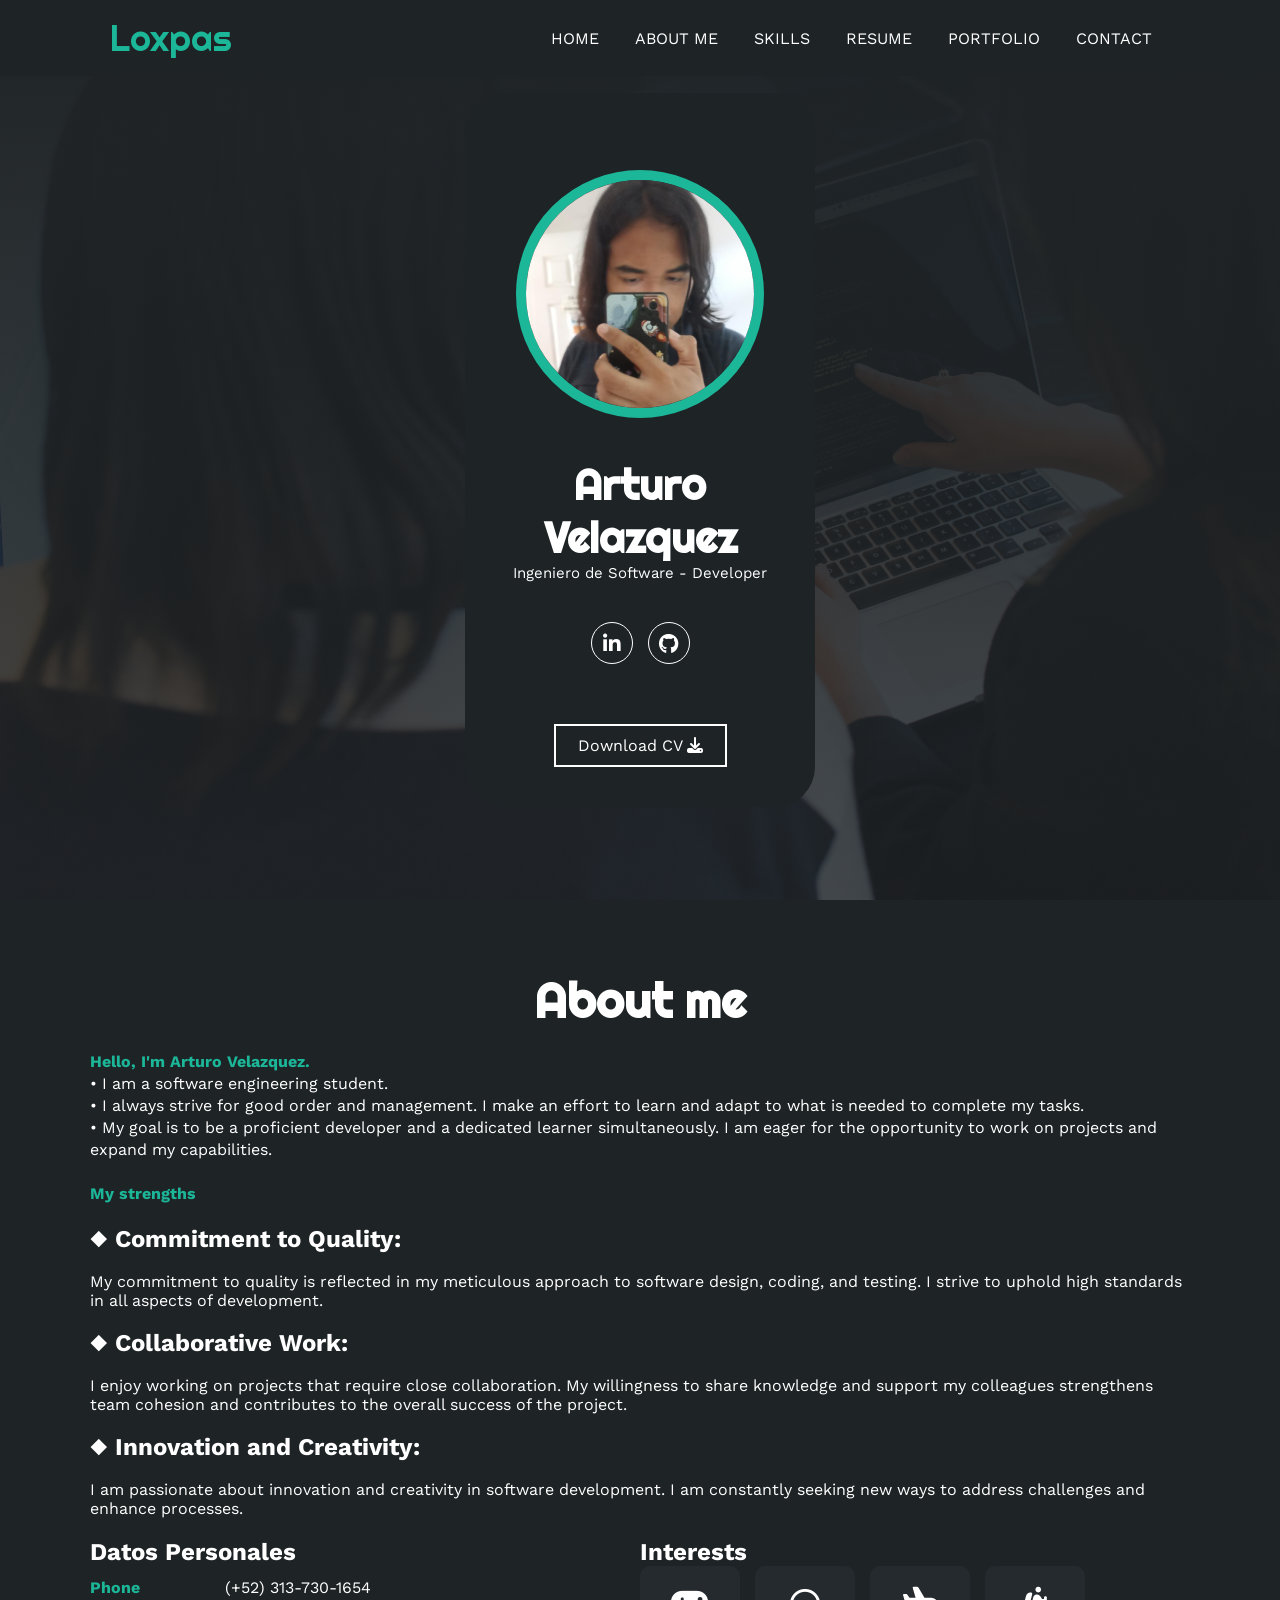
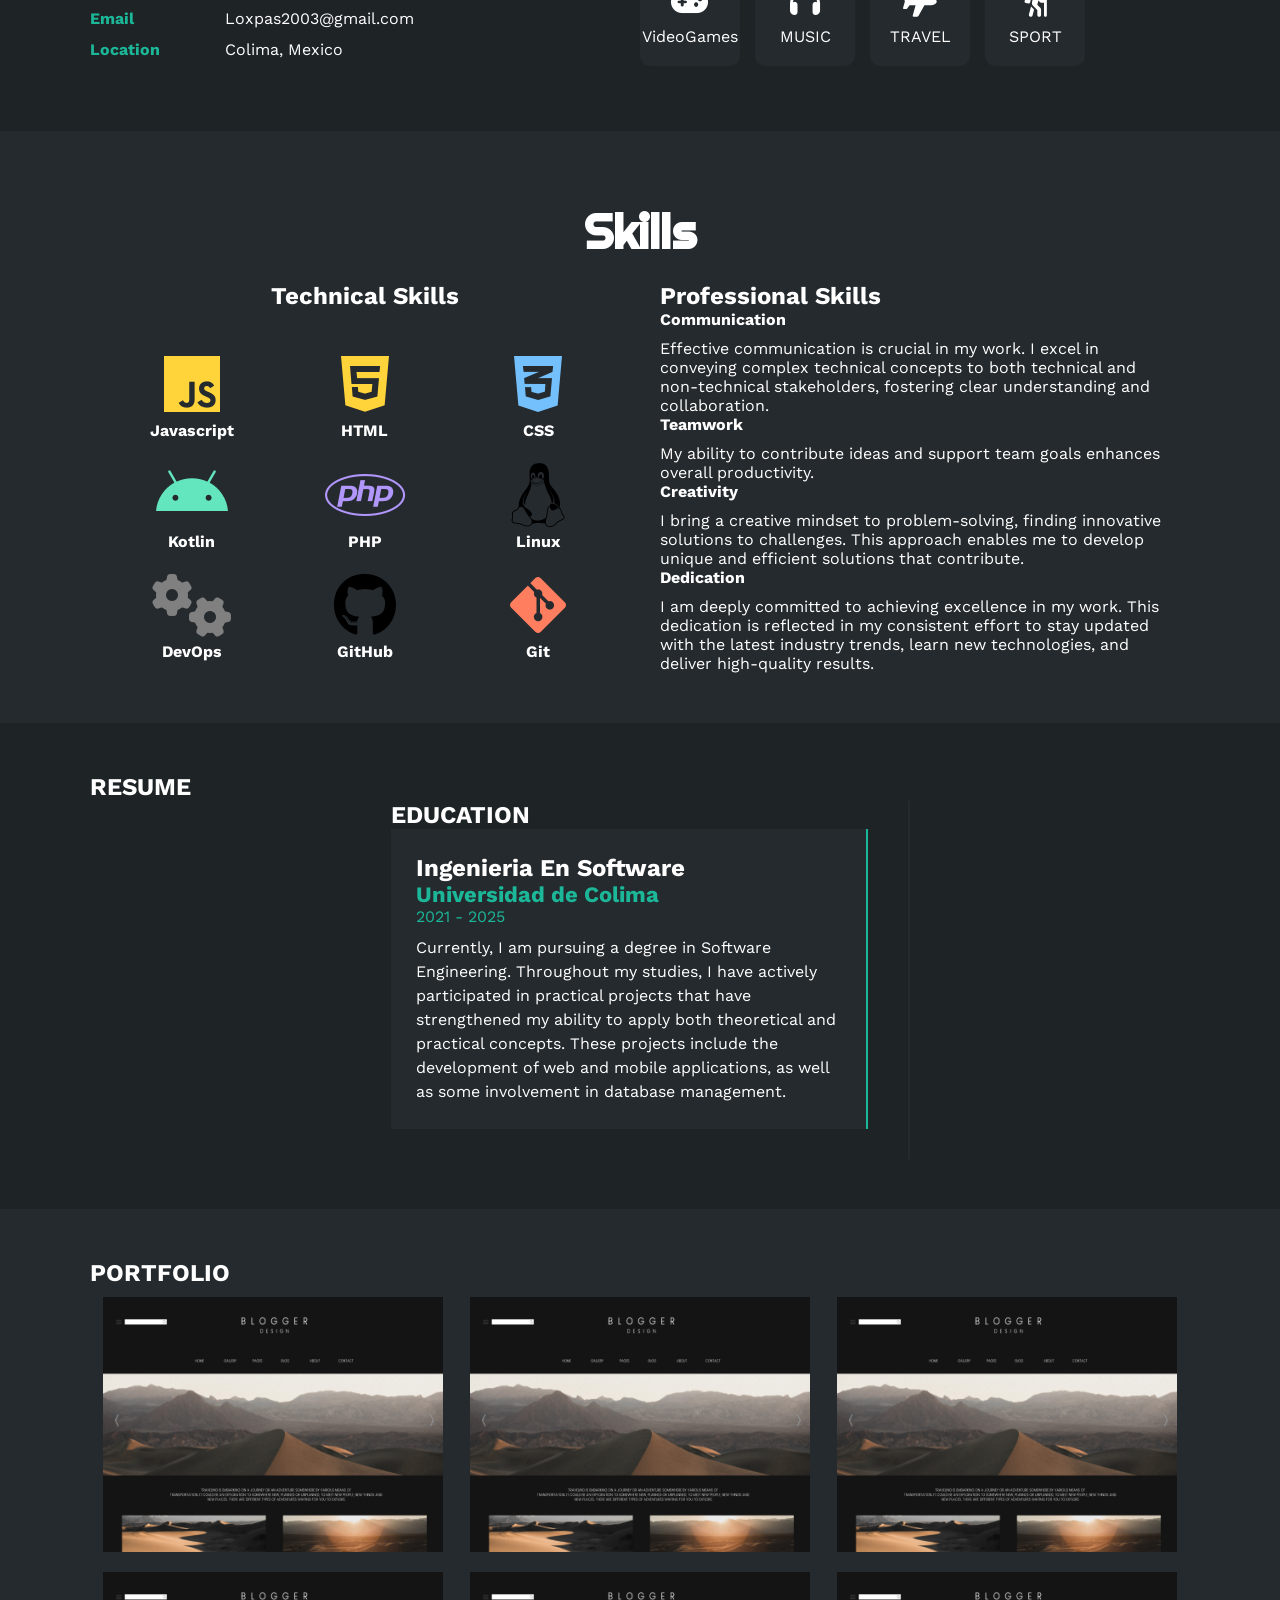
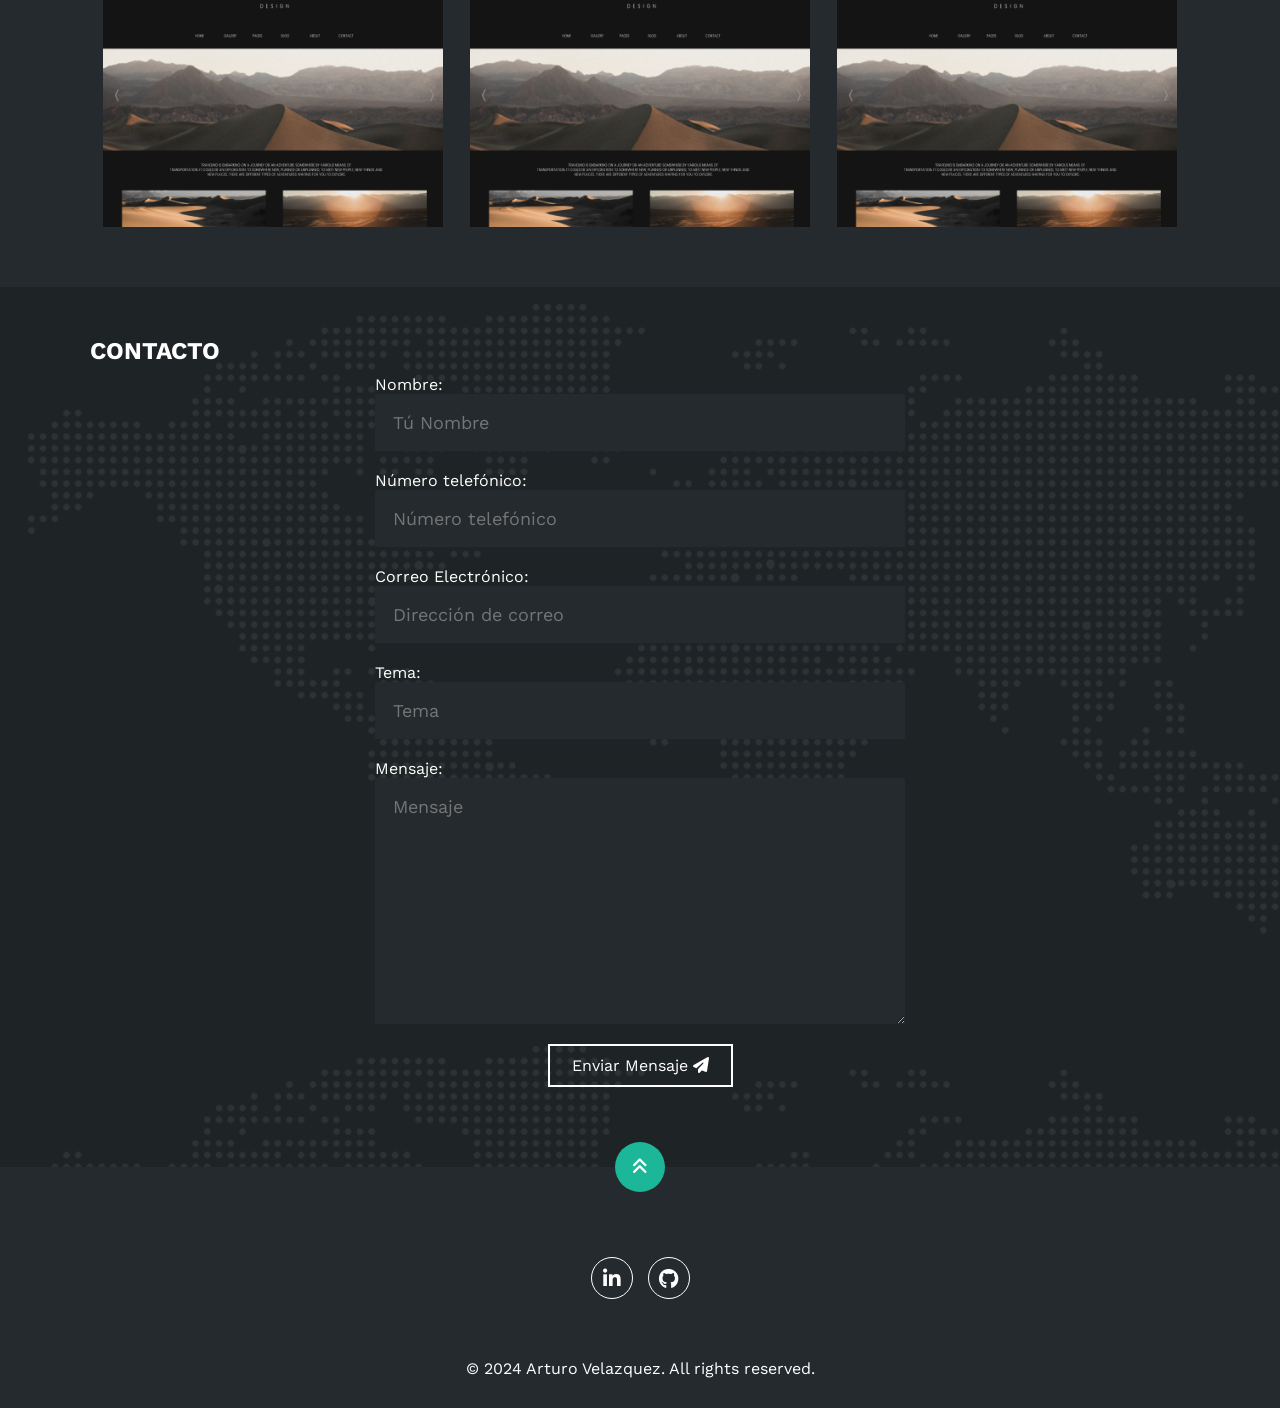
==== index.html @ 2e7495d1 "Arreglo de formulario" ====
<!DOCTYPE html>
<html lang="es">

<head>
    <meta charset="UTF-8">
    <meta http-equiv="X-UA-Compatible" content="IE=edge">
    <meta name="viewport" content="width=device-width, initial-scale=1.0">
    <link rel="stylesheet" href="https://cdnjs.cloudflare.com/ajax/libs/font-awesome/6.1.2/css/all.min.css"
        integrity="sha512-1sCRPdkRXhBV2PBLUdRb4tMg1w2YPf37qatUFeS7zlBy7jJI8Lf4VHwWfZZfpXtYSLy85pkm9GaYVYMfw5BC1A=="
        crossorigin="anonymous" referrerpolicy="no-referrer" />
    <title>Portfolio</title>
    <link rel="stylesheet" href="estilo.css">
    <script src="script.js"></script>
    <link rel="icon" href="img/laptop.png">
</head>

<body>
    <!-- MENU ENCABEZADO -->
    <div class="contenedor-header">
        <header>
            <div class="logo">
                <a href="#">Loxpas</a>
            </div>
            <nav id="nav">
                <ul>
                    <li><a href="#inicio" onclick="seleccionar()">HOME</a></li>
                    <li><a href="#sobremi" onclick="seleccionar()">ABOUT ME</a></li>
                    <li><a href="#skills" onclick="seleccionar()">SKILLS</a></li>
                    <li><a href="#curriculum" onclick="seleccionar()">RESUME</a></li>
                    <li><a href="#portfolio" onclick="seleccionar()">PORTFOLIO</a></li>
                    <li><a href="#contacto" onclick="seleccionar()">CONTACT</a></li>
                </ul>
            </nav>
            <div class="nav-responsive" onclick="mostrarOcultarMenu()">
                <i class="fa-solid fa-bars"></i>
            </div>
        </header>
    </div>



    <!-- SECCION INICIO -->
    <section id="inicio" class="inicio">
        <div class="contenido-banner"><br><br><br>
            <div class="contenedor-img">
                <img src="img/Yo.jpg" alt="">
            </div>
            <h1>Arturo Velazquez</h1>
            <h2>Ingeniero de Software - Developer</h2>
            <div class="redes">
                <a href="https://www.linkedin.com/in/loxpas/" target="_blank" rel="noopener noreferrer"
                    aria-label="Perfil de LinkedIn de Arturo">
                    <i class="fa-brands fa-linkedin-in"></i>
                </a>
                <a href="https://github.com/Loxpas" target="_blank" rel="noopener noreferrer"
                    aria-label="Perfil de GitHub de Arturo">
                    <i class="fab fa-github"></i>
                </a>

            </div>
            <a href="pdfs/CV.pdf" download="CV.pdf" target="_blank" class="sin-subrayado">
                <button id="descargarCV">
                    Download CV <i class="fa-solid fa-download"></i>
                    <span class="overlay"></span>
                </button>
            </a>
        </div>
    </section>



    <!-- SECCION SOBRE MI -->
    <section id="sobremi" class="sobremi">
        <div class="contenido-seccion">
            <h2>About me</h2>
            <p><span>Hello, I'm Arturo Velazquez.</span>
                <br> • I am a software engineering student.
                <br> • I always strive for good order and management. I make an effort to learn and adapt to what is
                needed to complete my tasks.
                <br> • My goal is to be a proficient developer and a dedicated learner simultaneously. I am eager for
                the opportunity to work on projects and expand my capabilities.
                <br>
                <br> <span>My strengths</span>
            <h1> ◆ Commitment to Quality:</h1>
            <br> My commitment to quality is reflected in my meticulous approach to software design, coding, and
            testing. I strive to uphold high standards in all aspects of development.
            <br>
            <br>
            <h1> ◆ Collaborative Work:</h1>
            <br> I enjoy working on projects that require close collaboration. My willingness to share knowledge and
            support my colleagues strengthens team cohesion and contributes to the overall success of the project.
            <br>
            <br>
            <h1> ◆ Innovation and Creativity:</h1>
            <br> I am passionate about innovation and creativity in software development. I am constantly seeking new
            ways to address challenges and enhance processes.
            </p>

            <!-- datos personales -->
            <div class="fila">
                <div class="col">
                    <h1>Datos Personales</h1>
                    <ul>
                        <li>
                            <strong>Phone</strong>
                            (+52) 313-730-1654
                        </li>
                        <li>
                            <strong>Email</strong>
                            Loxpas2003@gmail.com
                        </li>
                        <li>
                            <strong>Location</strong>
                            Colima, Mexico
                        </li>
                    </ul>
                </div>




                <!-- intereses -->
                <div class="col">
                    <h1>Interests</h1>
                    <div class="contenedor-intereses">
                        <div class="interes">
                            <i class="fa-solid fa-gamepad"></i>
                            <span>VideoGames</span>
                        </div>
                        <div class="interes">
                            <i class="fa-solid fa-headphones"></i>
                            <span>MUSIC</span>
                        </div>
                        <div class="interes">
                            <i class="fa-solid fa-plane"></i>
                            <span>TRAVEL</span>
                        </div>
                        <div class="interes">
                            <i class="fa-solid fa-person-hiking"></i>
                            <span>SPORT</span>
                        </div>
                    </div>
                </div>
            </div>
        </div>
    </section>



    <!-- SECCION SKILLS -->
    <section class="skills" id="skills">
        <div class="contenido-seccion">
            <h2>Skills</h2>
            <div class="fila">
                <!-- Technical Skill -->
                <div class="col technical-skills"> <!-- Clase específica aquí -->
                    <h1>Technical Skills</h1>
                    <div class="skill-item">
                        <i class="fa-brands fa-js fa-4x" style="color: #FFD43B;"></i>
                        <strong><span>Javascript</span></strong>
                    </div>
                    <div class="skill-item">
                        <i class="fa-brands fa-html5 fa-4x" style="color: #FFD43B;"></i>
                        <strong><span>HTML</span></strong>
                    </div>
                    <div class="skill-item">
                        <i class="fa-brands fa-css3-alt fa-4x" style="color: #74C0FC;"></i>
                        <strong><span>CSS</span></strong>
                    </div>
                    <div class="skill-item">
                        <i class="fa-brands fa-android fa-4x" style="color: #63E6BE;"></i>
                        <strong><span>Kotlin</span></strong>
                    </div>
                    <div class="skill-item">
                        <i class="fa-brands fa-php fa-4x" style="color: #B197FC;"></i>
                        <strong><span>PHP</span></strong>
                    </div>
                    <div class="skill-item">
                        <i class="fa-brands fa-linux fa-4x" style="color: black;"></i>
                        <strong><span>Linux</span></strong>
                    </div>
                    <div class="skill-item">
                        <i class="fa-solid fa-gears fa-4x" style="color: gray;"></i>
                        <strong><span>DevOps</span></strong>
                    </div>
                    <div class="skill-item">
                        <i class="fa-brands fa-github fa-4x" style="color: black;"></i>
                        <strong><span>GitHub</span></strong>
                    </div>
                    <div class="skill-item">
                        <i class="fa-brands fa-git-alt fa-4x" style="color: #ff7e5f;"></i>
                        <strong><span>Git</span></strong>
                    </div>
                </div>

                <!-- Professional Skills -->
                <div class="col">
                    <h1>Professional Skills</h1>
                    <div class="skill">
                        <span>Communication</span>
                        <p>Effective communication is crucial in my work. I excel in conveying complex technical
                            concepts to both technical and non-technical stakeholders, fostering clear understanding and
                            collaboration.</p>
                    </div>
                    <div class="skill">
                        <span>Teamwork</span>
                        <p>My ability to contribute ideas and support team goals enhances overall productivity.</p>
                    </div>
                    <div class="skill">
                        <span>Creativity</span>
                        <p>I bring a creative mindset to problem-solving, finding innovative solutions to challenges.
                            This approach enables me to develop unique and efficient solutions that contribute.</p>
                    </div>
                    <div class="skill">
                        <span>Dedication</span>
                        <p>I am deeply committed to achieving excellence in my work. This dedication is reflected in my
                            consistent effort to stay updated with the latest industry trends, learn new technologies,
                            and deliver high-quality results.</p>
                    </div>
                </div>
            </div>
        </div>
    </section>


    <!-- SECCION CURRICULUM -->
    <section id="curriculum" class="curriculum">
        <div class="contenido-seccion">
            <h1>RESUME</h1>
            <div class="fila">
                <div class="col izquierda">
                    <h1>EDUCATION</h1>
                    <div class="item izq">
                        <h1>Ingenieria En Software</h1>
                        <span class="casa">Universidad de Colima</span>
                        <span class="fecha">2021 - 2025</span>
                        <p>Currently, I am pursuing a degree in Software Engineering. Throughout my studies, I have
                            actively participated in practical projects that have strengthened my ability to apply both
                            theoretical and practical concepts. These projects include the development of web and mobile
                            applications, as well as some involvement in database management.</p>
                        <!-- <div class="conectori">
                            <div class="circuloi"></div>
                        </div> -->
                    </div>

                </div>



                <!--<div class="col derecha">
                    <h3>Experiencia de trabajo</h3>
                    <div class="item der">
                        <h4>Front Developer</h4>
                        <span class="casa">Nombre de Compañía</span>
                        <span class="fecha">2005 - 2008</span>
                        <p>Lorem ipsum dolor sit amet consectetur, adipisicing elit. Quis, cumque repellat, tempora recusandae aliquam nemo esse natus impedit, nostrum temporibus veritatis eaque soluta aperiam id repudiandae fugiat deserunt! Explicabo, veritatis?</p>
                        <div class="conectord">
                            <div class="circulod"></div>
                        </div>
                    </div>
                </div> -->
            </div>
        </div>
    </section>

    <!-- SECCION PORTFOLIO -->
    <section id="portfolio" class="portfolio">
        <div class="contenido-seccion">
            <h1>PORTFOLIO</h1>
            <div class="galeria">
                <div class="proyecto">
                    <img src="img/p1.jpg" alt="">
                    <div class="overlay">
                        <h1>Diseño Creativo</h1>
                        <p>Si</p>
                    </div>
                </div>
                <div class="proyecto">
                    <img src="img/p1.jpg" alt="">
                    <div class="overlay">
                        <h1>Diseño Creativo</h1>
                        <p>Si</p>
                    </div>
                </div>
                <div class="proyecto">
                    <img src="img/p1.jpg" alt="">
                    <div class="overlay">
                        <h1>Diseño Creativo</h1>
                        <p>Si</p>
                    </div>
                </div>
                <div class="proyecto">
                    <img src="img/p1.jpg" alt="">
                    <div class="overlay">
                        <h1>Diseño Creativo</h1>
                        <p>Si</p>
                    </div>
                </div>
                <div class="proyecto">
                    <img src="img/p1.jpg" alt="">
                    <div class="overlay">
                        <h1>Diseño Creativo</h1>
                        <p>Si</p>
                    </div>
                </div>
                <div class="proyecto">
                    <img src="img/p1.jpg" alt="">
                    <div class="overlay">
                        <h1>Diseño Creativo</h1>
                        <p>Si</p>
                    </div>
                </div>
            </div>
        </div>
    </section>


    <!-- SECCION CONTACTO -->

    <section id="contacto" class="contacto">
        <div class="contenido-seccion">
            <h1>CONTACTO</h1>
            <div class="fila">
                <div class="col">
                    <form id="contactForm" action="https://formspree.io/f/mgveeyaj" method="POST">
                        <!-- Campo Nombre -->
                        <label for="name">Nombre:</label>
                        <input type="text" id="name" name="name" placeholder="Tú Nombre" required>
    
                        <!-- Campo Número telefónico -->
                        <label for="phone">Número telefónico:</label>
                        <input type="tel" id="phone" name="phone" placeholder="Número telefónico" required>
    
                        <!-- Campo Dirección de correo -->
                        <label for="email">Correo Electrónico:</label>
                        <input type="email" id="email" name="email" placeholder="Dirección de correo" required>
    
                        <!-- Campo Tema -->
                        <label for="subject">Tema:</label>
                        <input type="text" id="subject" name="subject" placeholder="Tema" required>
    
                        <!-- Campo Mensaje -->
                        <label for="message">Mensaje:</label>
                        <textarea id="message" name="message" cols="30" rows="10" placeholder="Mensaje" required></textarea>
    
                        <!-- Botón de Envío -->
                        <button type="submit" aria-label="Enviar Mensaje">
                            Enviar Mensaje <i class="fa-solid fa-paper-plane"></i>
                            <span class="overlay"></span>
                        </button>
                    </form>
    
                    <!-- Mensaje de confirmación accesible -->
                    <div id="confirmationMessage" style="display:none;" role="status" aria-live="polite">¡Gracias por tu mensaje!</div>
                </div>
            </div>
        </div>
    </section>
    




    <!-- footer -->
    <footer>
        <a href="#inicio" class="arriba" aria-label="Boton para regresa al inico  de la pagina">
            <i class="fa-solid fa-angles-up"></i>
        </a>
        <div class="redes">
            <a href="https://www.linkedin.com/in/loxpas/" target="_blank" aria-label="Perfil de Linkedin de Arturo"><i class="fa-brands fa-linkedin-in"></i></a>
            <a href="https://github.com/Loxpas" target="_blank" aria-label="Perfil de GitHub de Arturo"><i class="fab fa-github"></i></a>
        </div>
        <p>© 2024 Arturo Velazquez. All rights reserved.</p>
    </footer>

    <script src="forms.js"></script>
</body>

</html>
---- estilo.css ----
@import url('https://fonts.googleapis.com/css2?family=Righteous&family=Work+Sans:wght@100;300;400;600;800&display=swap');
*{
    box-sizing: border-box;
    font-family: 'Work Sans';
    margin: 0;
    padding: 0;
}
html{
    /* me permite deslizar cuando hago clic en los links del menu */
    scroll-behavior: smooth;
}
/* MENU */
.contenedor-header{
    background: #1e2326;
    position: fixed;
    width: 100%;
    top: 0;
    left: 0;
    z-index: 99;
}
.contenedor-header header{
    max-width: 1100px;
    margin: auto;
    display: flex;
    justify-content: space-between;
    align-items: center;
    padding: 15px 20px;
}
.contenedor-header header .logo a{
    font-family: 'Righteous';
    font-size: 36px;
    color: #1CB698;
    text-decoration: none;
}
.contenedor-header header ul{
    display: flex;
    list-style: none;
}
.contenedor-header header nav ul li a{
    text-align: none;
    color: #fff;
    margin: 0 15px;
    padding: 3px;
    transition: .5s;
    text-decoration: none;
}
.contenedor-header header nav ul li a:hover{
    color: #1CB698;
}
.nav-responsive{
    background-color: #1CB698;
    color:#fff;
    padding: 5px 10px;
    border-radius: 5px;
    cursor: pointer;
    display: none;
}
/* SECCION I N I C I O */
.inicio{
    background: linear-gradient(to top, rgba(30,35,38,.8), rgba(30,35,38,1)),
    url(img/fondo.jpg);
    background-size: cover;
    height: 100vh;
    color: #fff;
    display: flex;
    align-items: center;
}
.inicio .contenido-banner{
    padding: 20px;
    background-color: #1e2326;
    max-width: 350px;
    margin: auto;
    text-align: center;
    border-radius: 40px;
}
.inicio .contenido-banner img{
    margin-top: 40px;
    border: 10px solid #1CB698;
    display: block;
    width: 80%;
    margin: auto;
    border-radius: 100%;
}
.inicio .contenido-banner h1{
    margin-top: 40px;
    font-size: 42px;
    font-family: 'Righteous';
}
.inicio .contenido-banner h2{
    font-size: 15px;
    font-weight: normal;
}
.inicio .contenido-banner .redes a{
    color: #fff;
    display: inline-block;
    text-decoration: none;
    border: 1px solid #fff;
    border-radius: 100%;
    width: 42px;
    height: 42px;
    line-height: 42px;
    margin: 40px 5px;
    font-size: 20px;
    transition: .3s;
}
.inicio .contenido-banner .redes a:hover{
    background-color: #1CB698;
}
.sobremi{
    background-color: #1e2326;
    color: #fff;
    padding: 50px 20px;
}
.sobremi .contenido-seccion{
    max-width: 1100px;
    margin: auto;
}
.sobremi h2{
    font-size: 48px;
    font-family: 'Righteous';
    text-align: center;
    padding: 20px 0;

}
.sobremi .contenido-seccion p{
    font: 18px;
    line-height: 22px;
    margin-bottom: 20px;
}
.sobremi .contenido-seccion p span{
    color: #1CB698;
    font-weight: bold;
}
.sobremi .fila{
    display: flex;
}
.sobremi .fila .col
{
    width: 50%;
}
.sobremi .fila .col h3{
    font-size: 28px;
    font-family: 'Righteous';
    margin-bottom: 25px;
}
.sobremi .fila .col ul{
    list-style: none;
}
.sobremi .fila .col ul li{
    margin: 12px 0;
}
.sobremi .fila .col ul li strong{
    display: inline-block;
    color: #1CB698;
    width: 130px;
}
.sobremi .fila .col ul li span{
    background-color: #1CB698;
    padding: 3px;
    font-weight: bold;
    border-radius: 5px;
}
.sobremi .fila .col .contenedor-intereses{
    display: flex;
    flex-wrap: wrap;
}
.sobremi .fila .col .contenedor-intereses .interes{
    width: 100px;
    height: 100px;
    background-color: #252A2E;
    border-radius: 10px;
    margin: 0 15px 15px 0;
    display: flex;
    flex-direction: column;
    align-items: center;
    justify-content: center;
    transition: .3s;
}.sobremi .fila .col .contenedor-intereses .interes:hover{
    background-color: #1CB698;
}
.sobremi .fila .col .contenedor-intereses .interes i{
    font-size: 30px;
    margin-bottom: 10px;
}
.inicio button{
    cursor: pointer;
    background-color: transparent;
    border: 2px solid #fff;
    width: fit-content;
    display: block;
    margin: 20px auto;
    padding: 10px 22px;
    font-size: 16px;
    color: #fff;
    position: relative;
    z-index: 10;
}
.inicio button .overlay{
    position: absolute;
    top: 0;
    left: 0;
    width: 0;
    height: 100%;
    background-color: #1CB698;
    z-index: -1;
    transition: 1s;
}
.inicio button:hover .overlay{
    width: 100%;
}
.sin-subrayado {
    text-decoration: none;
}




/* SECCION S K I L L S */
.skills{
    background-color: #252A2E;
    color: #fff;
    padding: 50px 20px;
}
.skills .contenido-seccion{
    max-width: 1100px;
    margin: auto;
}
.skills h2{
    font-size: 48px;
    font-family: 'Righteous';
    text-align: center;
    padding: 20px 0;

}
.skills .fila{
    display: flex;
}
.skills .fila .col{
    width: 50%;
    padding: 0 20px;
}
.skills .fila .col h3{
    font-size: 28px;
    font-family: 'Righteous';
    margin-bottom: 25px;
}
.skills .skill > span{
    font-weight: bold;
    display: block;
    margin-bottom: 10px;
}
.skills .skill .barra-skill{
    height: 8px;
    width: 80%;
    background-color: #131517;
    position: relative;
    margin-bottom: 30px;
}
.skills .skill .progreso{
    background-color: #1CB698;
    position: absolute;
    top: 0;
    left: 0;
    height: 8px;
}
.skills .skill .barra-skill span{
    position: absolute;
    height: 40px;
    width: 40px;
    background-color: #1CB698;
    border-radius: 50px;
    line-height: 40px;
    text-align: center;
    top: -17px;
    right: -15px;
    font-size: 14px;
}

/* Actualización para 3x3 en technical skills */
.technical-skills {
    display: grid;
    grid-template-columns: repeat(3, 1fr); /* 3 columnas */
    gap: 10px; /* Espacio entre los elementos */
    text-align: center; /* Centra el texto de los íconos */
}

/* Estilo para el título */
.technical-skills h1 {
    grid-column: span 3; /* Ocupa todas las columnas */
    margin-bottom: 20px; /* Espacio debajo del título */
}

/* Acomodo de nombre e icono */
.skill-item {
    display: flex;
    flex-direction: column; /* Coloca los elementos en columna */
    align-items: center; /* Centra los elementos horizontalmente */
    font-weight: bold; /* Pone el texto en negrita */
}

.skill-item i {
    margin-bottom: 5px; /* Espacio entre el ícono y el texto */
}

/* Estas clases se agregaran dinamicamente mediante javascript */
.skills .skill .javascript{
    width: 0%;
    animation: 2s javascript forwards;
}
@keyframes javascript {
    0%{width: 0%;}
    100%{width: 75%;}
}

.skills .skill .htmlcss{
    width: 0%;
    animation: 2s htmlcss forwards;
}
@keyframes htmlcss {
    0%{width: 0%;}
    100%{width: 89%;}
}

.skills .skill .photoshop{
    width: 0%;
    animation: 2s photoshop forwards;
}
@keyframes photoshop {
    0%{width: 0%;}
    100%{width: 95%;}
}

.skills .skill .wordpress{
    width: 0%;
    animation: 2s wordpress forwards;
}
@keyframes wordpress {
    0%{width: 0%;}
    100%{width: 81%;}
}

.skills .skill .drupal{
    width: 0%;
    animation: 2s drupal forwards;
}
@keyframes drupal {
    0%{width: 0%;}
    100%{width: 55%;}
}

.skills .skill .comunicacion{
    width: 0%;
    animation: 2s comunicacion forwards;
}
@keyframes comunicacion {
    0%{width: 0%;}
    100%{width: 80%;}
}

.skills .skill .trabajo{
    width: 0%;
    animation: 2s trabajo forwards;
}
@keyframes trabajo {
    0%{width: 0%;}
    100%{width: 70%;}
}

.skills .skill .creatividad{
    width: 0%;
    animation: 2s creatividad forwards;
}
@keyframes creatividad {
    0%{width: 0%;}
    100%{width: 99%;}
}

.skills .skill .dedicacion{
    width: 0%;
    animation: 2s dedicacion forwards;
}
@keyframes dedicacion {
    0%{width: 0%;}
    100%{width: 65%;}
}

.skills .skill .proyect{
    width: 0%;
    animation: 2s proyect forwards;
}
@keyframes proyect {
    0%{width: 0%;}
    100%{width: 94%;}
}



/* SECCION CURRICULUM */
.curriculum{
    background-color: #1e2326;
    color: #fff;
    padding: 50px 20px;
}
.curriculum .contenido-seccion{
    max-width: 1100px;
    margin: auto;
}
.curriculum h2{
    font-size: 48px;
    font-family: 'Righteous';
    text-align: center;
    padding: 20px 0;
}
.curriculum .fila{
    display: flex;
    /*justify-content: space-between;*/
    justify-content: center;
}
.curriculum .fila .col{
    width: 49%;
    padding: 0 20px;
}
.curriculum .fila .col h3{
    font-size: 28px;
    font-family: 'Righteous';
    margin-bottom: 25px;
    text-align: center;

}
.curriculum .fila .izquierda{
    border-right: 2px solid #252A2E;
}
.curriculum .fila .derecha{
    border-left: 2px solid #252A2E;
}
.curriculum .fila .item{
    padding: 25px;
    margin-bottom: 30px;
    background-color: #252A2E;
    position: relative;
}
.curriculum .fila .item h4{
    font-size: 20px;
    margin-bottom: 10px;
}
.curriculum .fila .item .casa{
    color: #1CB698;
    font-size: 22px;
    font-weight: bold;
    display: block;
}
.curriculum .fila .item .fecha{
    display: block;
    color: #1CB698;
    margin-bottom: 10px;
}
.curriculum .fila .item p{
    line-height: 24px;
}
.curriculum .fila .izq{
    border-right: 2px solid #1CB698;
    margin-right: 20px;
}
.curriculum .fila .der{
    border-left: 2px solid #1CB698;
    margin-left: 20px;
}
.curriculum .fila .item .conectori{
    height: 2px;
    background-color: #1CB698;
    width: 47px;
    position: absolute;
    top: 50%;
    right: -47px;
    z-index: 5;
}
.curriculum .fila .item .conectori .circuloi{
    display: block;
    height: 10px;
    width: 10px;
    border-radius: 50%;
    background-color: #1CB698;
    float: right;
    position: relative;
    bottom: 4px;
}
.curriculum .fila .item .conectord{
    height: 2px;
    background-color: #1CB698;
    width: 47px;
    position: absolute;
    top: 50%;
    left: -47px;
    z-index: 5;
}
.curriculum .fila .item .conectord .circulod{
    display: block;
    height: 10px;
    width: 10px;
    border-radius: 50%;
    background-color: #1CB698;
    float: left;
    position: relative;
    bottom: 4px;
}




/* SECCION PORTFOLIO */
.portfolio{
    background-color: #252A2E;
    color: #fff;
    padding: 50px 20px;
}
.portfolio .contenido-seccion{
    max-width: 1100px;
    margin: auto;
}
.portfolio h2{
    font-size: 48px;
    font-family: 'Righteous';
    text-align: center;
    padding: 20px 0;
}
.portfolio .galeria{
    display: flex;
    flex-wrap: wrap;
    justify-content: space-around;
}
.portfolio .galeria .proyecto{
    position: relative;
    max-width: 340px;
    height: fit-content;
    margin: 10px;
    cursor: pointer;
}
.portfolio .galeria .proyecto img{
    width: 100%;
    display: block;
}
.portfolio .galeria .proyecto .overlay{
    position: absolute;
    top: 0;
    width: 100%;
    height: 100%;
    text-align: center;
    background: linear-gradient(rgba(28,182,152,.8), rgba(28,182,152,.8));
    display: flex;
    flex-direction: column;
    justify-content: center;
    transition: 1s;
    font-size: 18px;
    letter-spacing: 3px;
    opacity: 0;
}
.portfolio .galeria .proyecto .overlay h3{
    margin-bottom: 20px;
    transition: 1s;
}
.portfolio .galeria .proyecto .overlay:hover{
    opacity: 1;
}
.portfolio .galeria .proyecto .overlay:hover h3{
    margin-bottom: 0px;
}



/* SECCION CONTACTO */

#confirmationMessage {
    display: none; /* Ocultar inicialmente */
    text-align: center; /* Centrar texto */
    margin-top: 20px; /* Espacio superior */
    font-size: 18px; /* Tamaño de fuente */
    color: #28a745; /* Color verde para el mensaje */
}

.contacto{
    background-image: url(img/contact_bg.png);
    background-color: #1e2326;
    color: #fff;
    padding: 50px 0;
}
.contacto .contenido-seccion{
    max-width: 1100px;
    margin: auto;
}
.contacto h2{
    font-size: 48px;
    font-family: 'Righteous';
    text-align: center;
    padding: 20px 0;
}
.contacto .fila{
    display: flex;
    justify-content: center;
}
.contacto .col{
    width: 50%;
    padding: 10px;
    position: relative;
}
.contacto .col input, .contacto .col textarea{
    display: block;
    width: 100%;
    padding: 18px;
    border: none;
    margin-bottom: 20px;
    background-color: #252A2E;
    color: #fff;
    font-size: 18px;
}
.contacto button{
    cursor: pointer;
    background-color: transparent;
    border: 2px solid #fff;
    width: fit-content;
    display: block;
    margin: 20px auto;
    padding: 10px 22px;
    font-size: 16px;
    color: #fff;
    position: relative;
    z-index: 10;
}
.contacto button .overlay{
    position: absolute;
    top: 0;
    left: 0;
    width: 0;
    height: 100%;
    background-color: #1CB698;
    z-index: -1;
    transition: 1s;
}
.contacto button:hover .overlay{
    width: 100%;
}
.contacto .col img{
    width: 100%;
}
.contacto .col .info{
    position: absolute;
    top: 40%;
    background-color: #252A2E;
    padding: 20px;
    max-width: 350px;
    left: 50%;
    transform: translate(-50%, -50%);
}
.contacto .col .info ul{
    list-style: none;
}
.contacto .col .info ul li{
    margin-bottom: 20px;
}
.contacto .col .info ul li i{
    color: #1CB698;
    display: inline-block;
    margin-right: 20px;
}
footer{
    background-color: #252A2E;
    color: #fff;
    padding: 50px 0 30px 0;
    text-align: center;
    position: relative;
    width: 100%;
}
footer .redes{
    margin-bottom: 20px;
}
footer .redes a{
    color: #fff;
    display: inline-block;
    text-decoration: none;
    border: 1px solid #fff;
    border-radius: 100%;
    width: 42px;
    height: 42px;
    line-height: 42px;
    margin: 40px 5px;
    font-size: 20px;
    transition: .3s;
}
footer .arriba{
    display: block;
    width: 50px;
    height: 50px;
    background-color: #1CB698;
    color: #fff;
    position: absolute;
    left: 50%;
    transform: translateX(-50%);
    top: -25px;
    border-radius: 50%;
    line-height: 50px;
    font-size: 18px;
}



/* SECCION RESPONSIVE */
@media screen and (max-width:980px){
    nav{
        display: none;
    }
    .nav-responsive{
        display: block;
    }
    nav.responsive{
        display: block;
        position: absolute;
        right: 0;
        top: 75px;
        background-color: #252A2E;
        width: 180px;
    }
    nav.responsive ul{
        display: block !important;
    }
    nav.responsive ul li{
        border-bottom: 1px solid #fff;
        padding: 10px 0;
    }
}
@media screen and (max-width:700px){
    .sobremi .fila{
        display: block;
    }
    .sobremi .fila .col{
        width: fit-content;
    }

    .skills .fila{
        display: block;
    }
    .skills .fila .col{
        width: 100%;
    }
    .skills .fila .col .barra-skill{
        width: 100%;
    }

    .curriculum .fila{
        display: block;
    }
    .curriculum .fila .col{
        width: 90%;
    }
    .curriculum .fila .derecha{
        margin-left: 20px;
    }

    .portfolio .galeria{
        display: block;
        width: 100%;
    }
    .portfolio .galeria .proyecto{
        max-width: 100%;
    }
    .portfolio .galeria .proyecto img{
        width: 100%;
    }
    .contacto .fila{
        display: block;
    }
    .contacto .fila .col{
        width: 100%;
    }
}
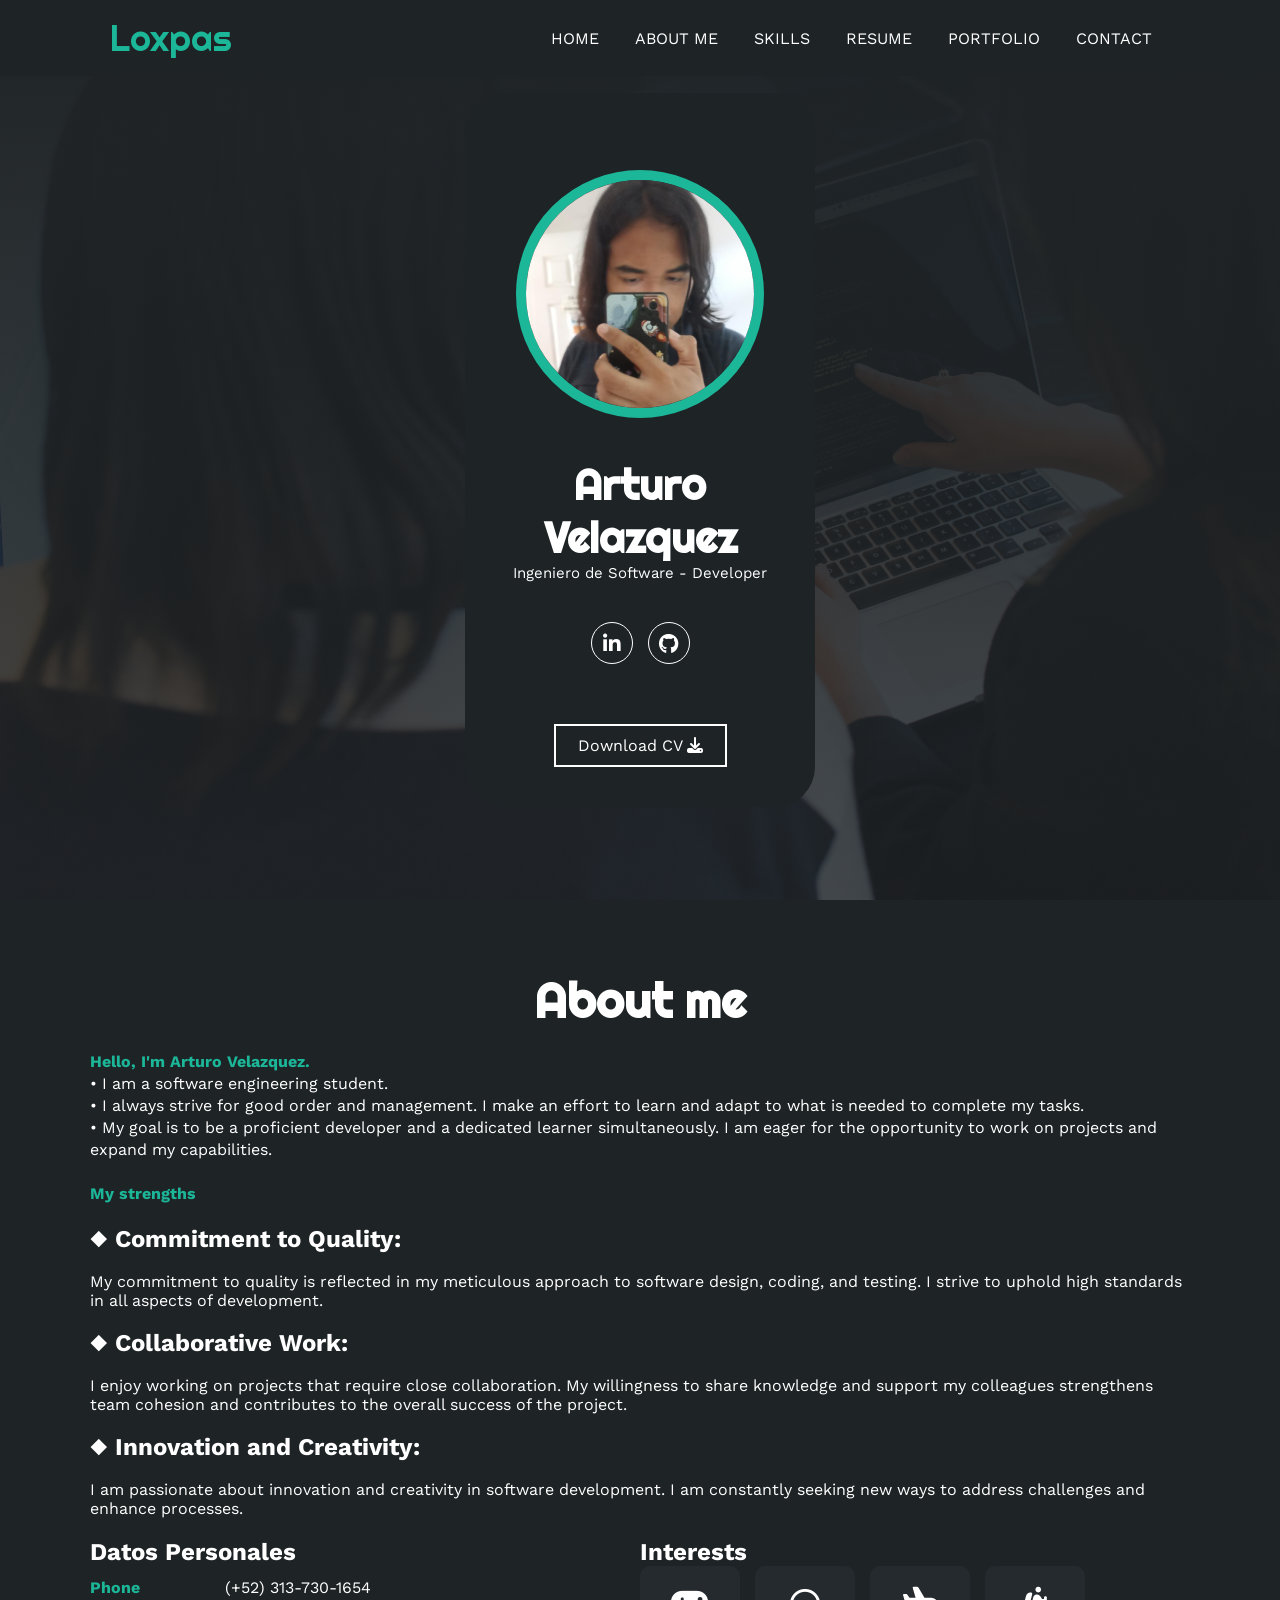
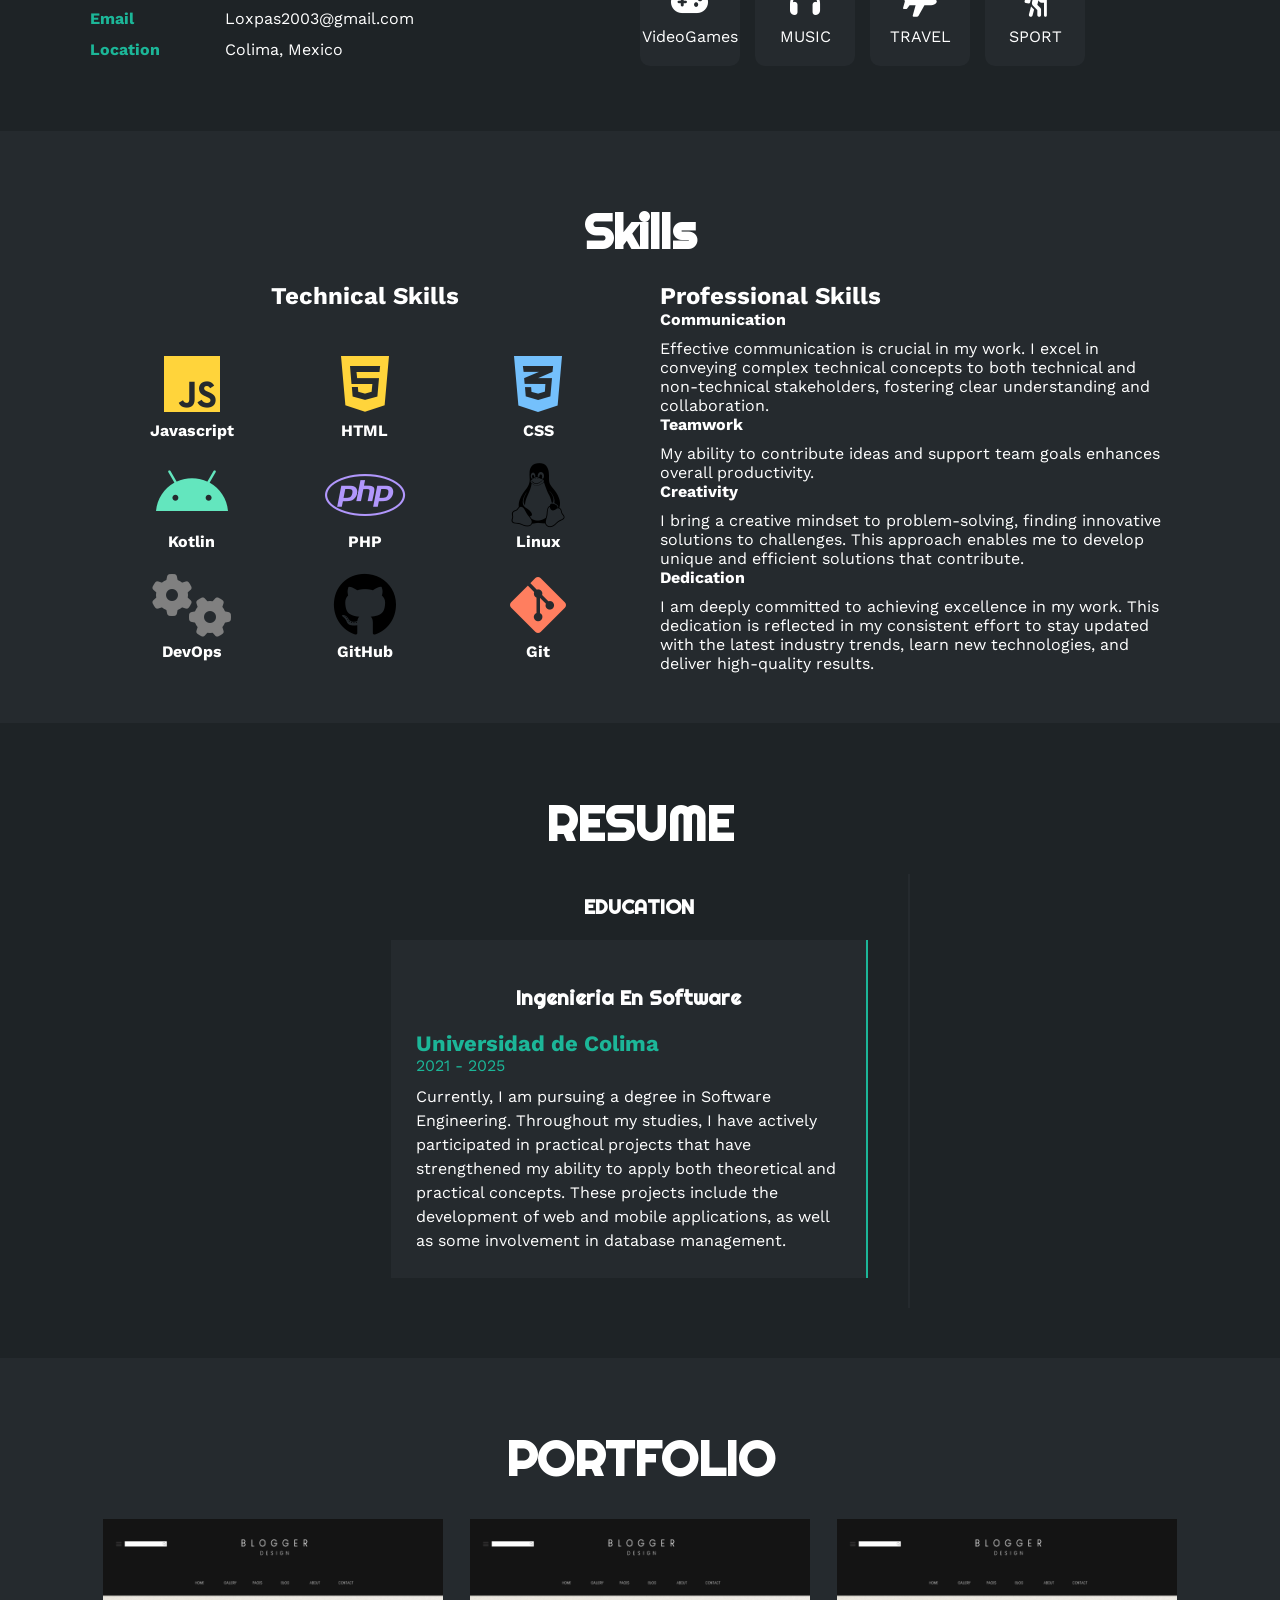
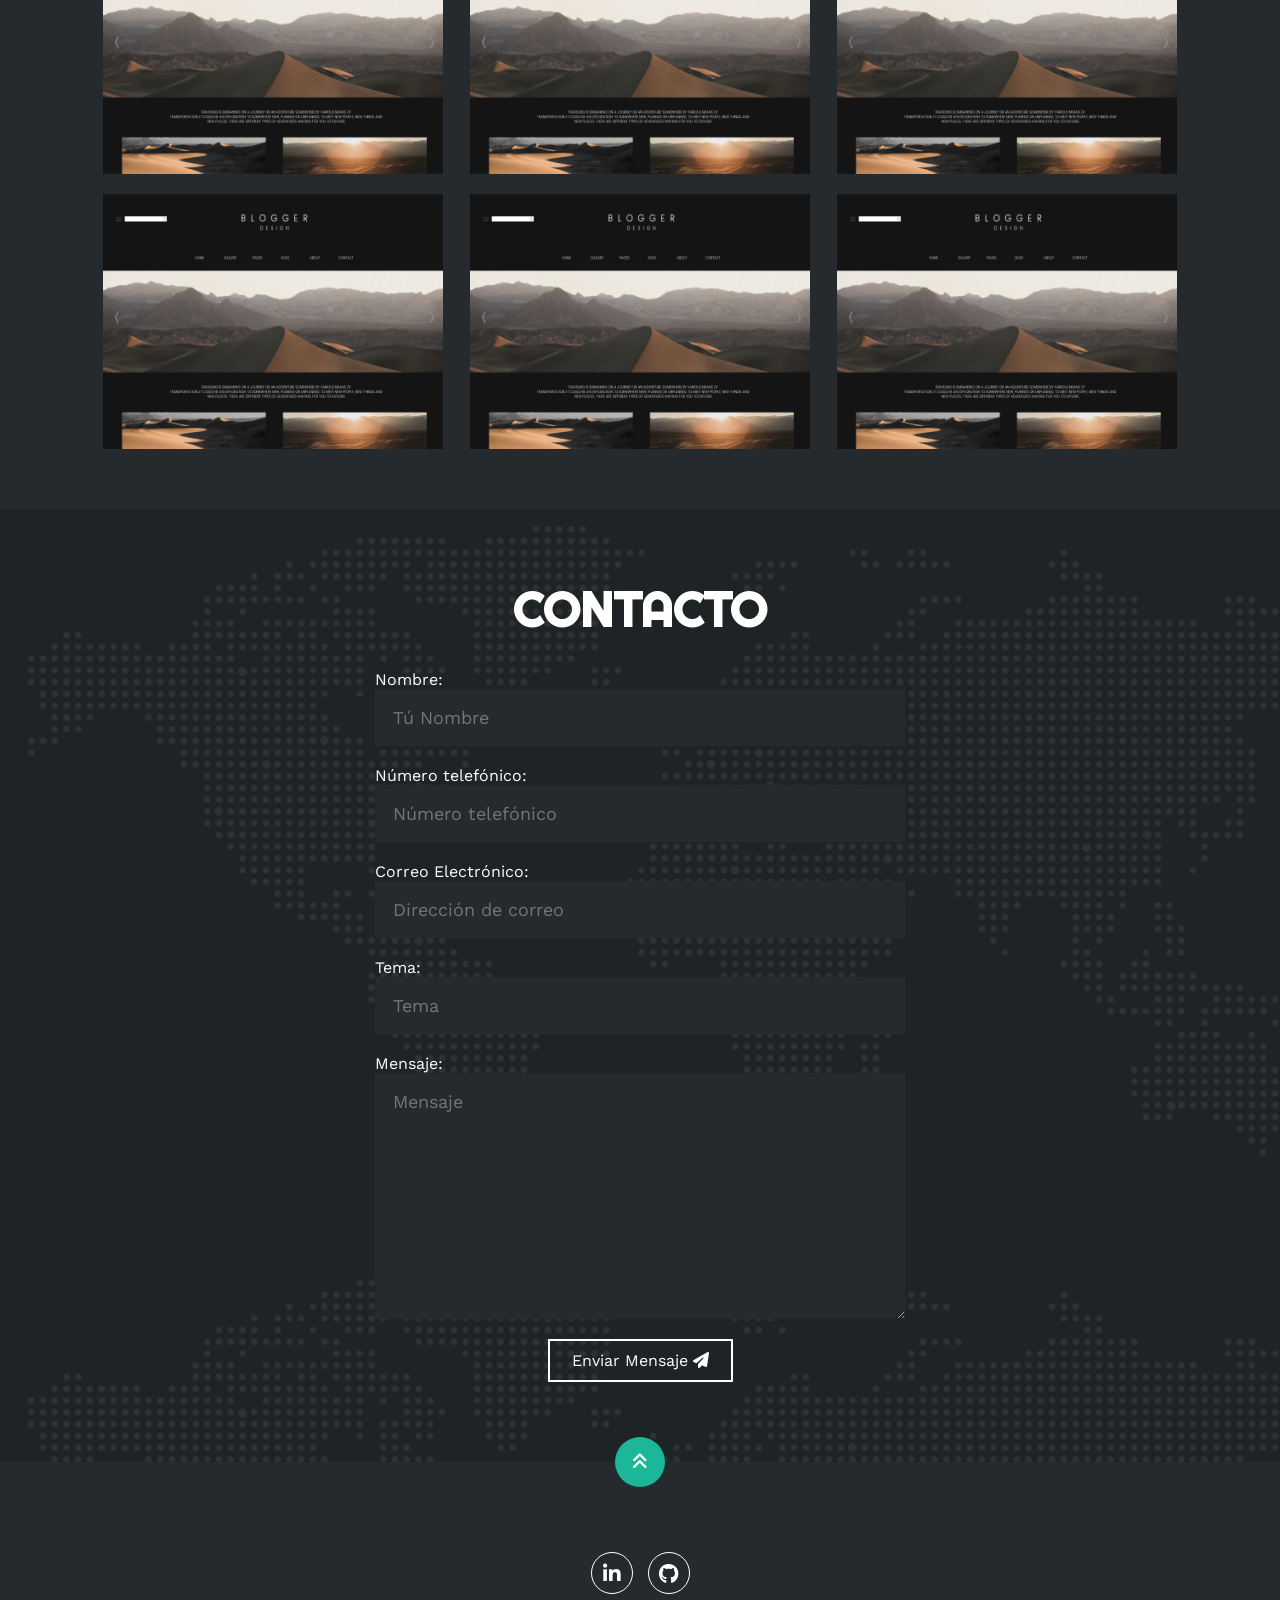
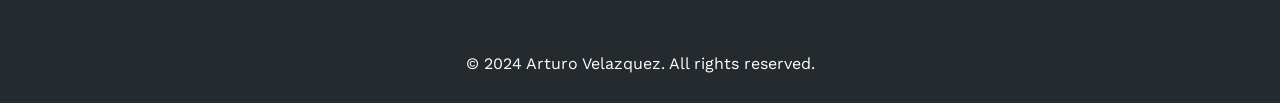
==== commit 7d4be6fe: "Arreglo de h1 hubo problemas de h1 incompatibles de css" ====
--- a/index.html
+++ b/index.html
@@ -229,9 +229,9 @@
             <h1>RESUME</h1>
             <div class="fila">
                 <div class="col izquierda">
-                    <h1>EDUCATION</h1>
+                    <h2>EDUCATION</h2>
                     <div class="item izq">
-                        <h1>Ingenieria En Software</h1>
+                        <h2>Ingenieria En Software</h2>
                         <span class="casa">Universidad de Colima</span>
                         <span class="fecha">2021 - 2025</span>
                         <p>Currently, I am pursuing a degree in Software Engineering. Throughout my studies, I have
--- a/estilo.css
+++ b/estilo.css
@@ -405,8 +405,14 @@
     max-width: 1100px;
     margin: auto;
 }
+.curriculum h1{
+    font-size: 48px;
+    font-family: 'Righteous';
+    text-align: center;
+    padding: 20px 0;
+}
 .curriculum h2{
-    font-size: 48px;
+    font-size: 20px;
     font-family: 'Righteous';
     text-align: center;
     padding: 20px 0;
@@ -517,7 +523,7 @@
     max-width: 1100px;
     margin: auto;
 }
-.portfolio h2{
+.portfolio h1{
     font-size: 48px;
     font-family: 'Righteous';
     text-align: center;
@@ -587,7 +593,7 @@
     max-width: 1100px;
     margin: auto;
 }
-.contacto h2{
+.contacto h1{
     font-size: 48px;
     font-family: 'Righteous';
     text-align: center;
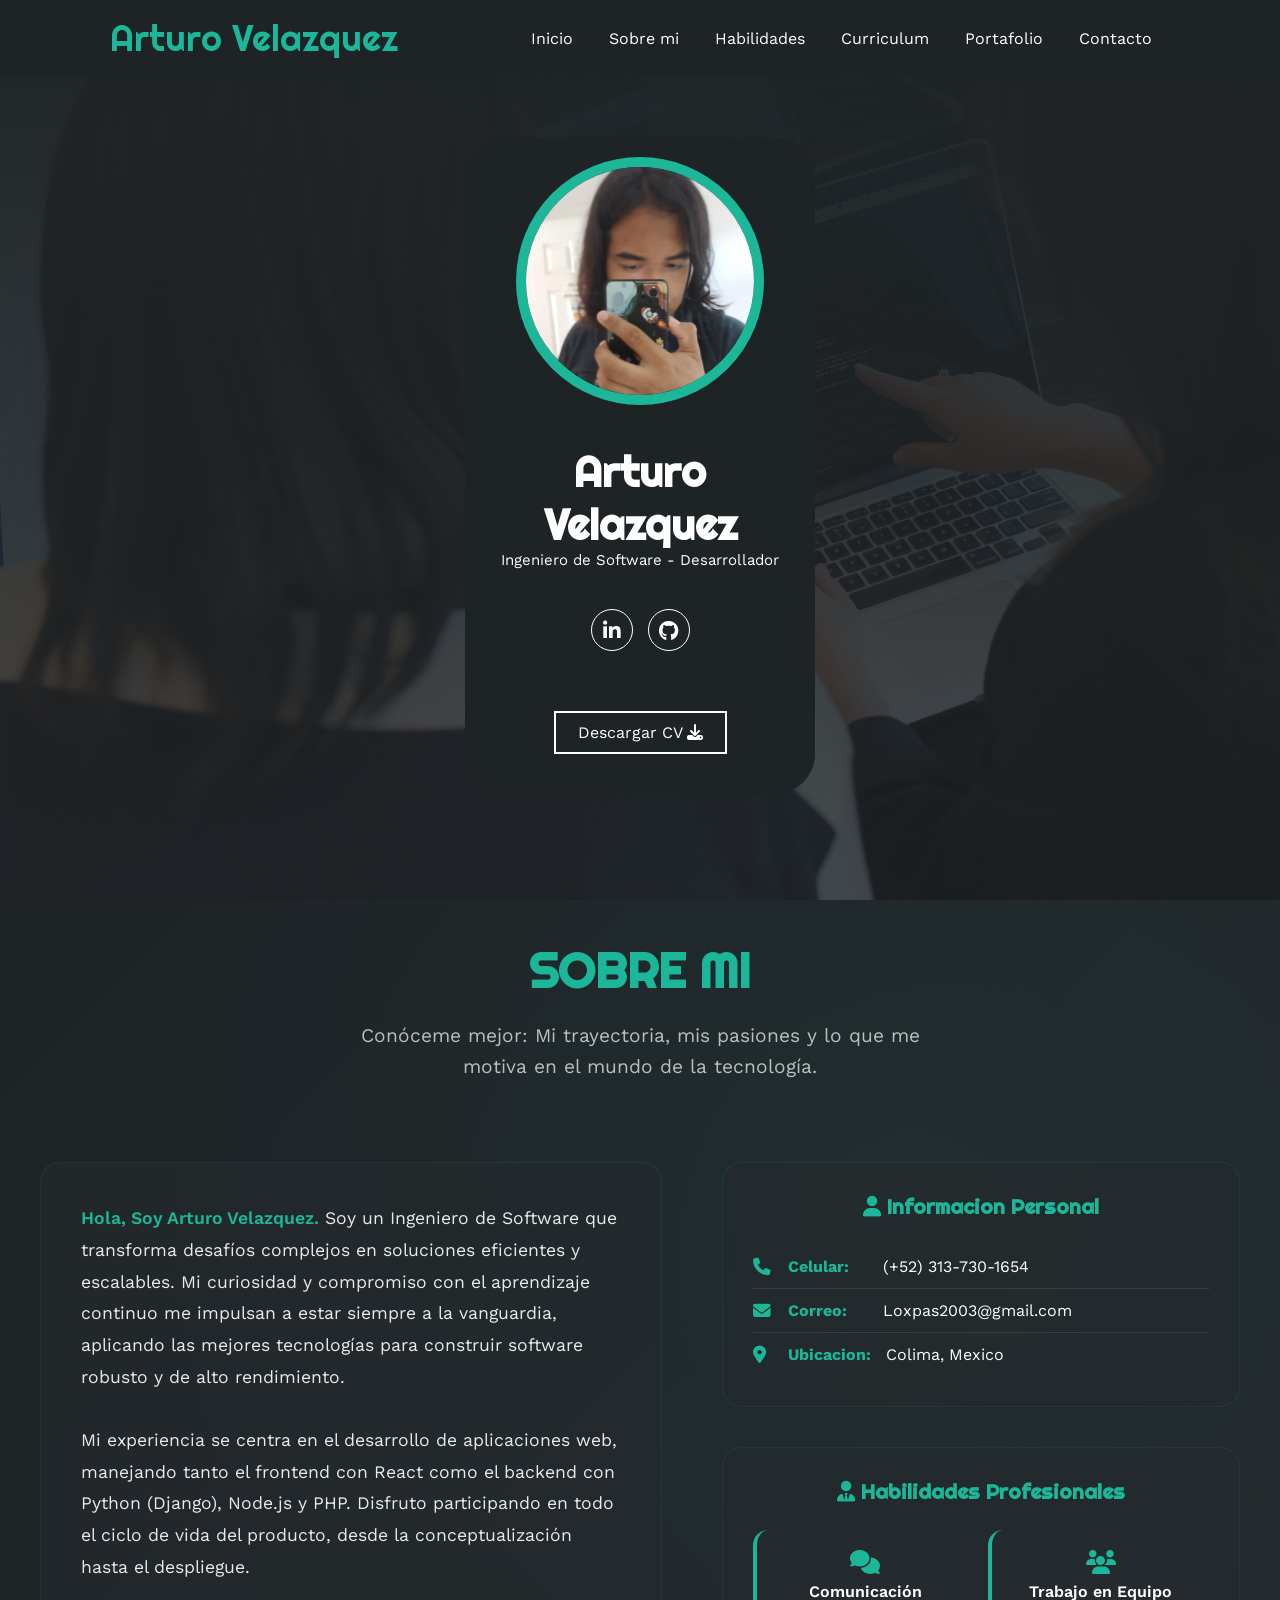
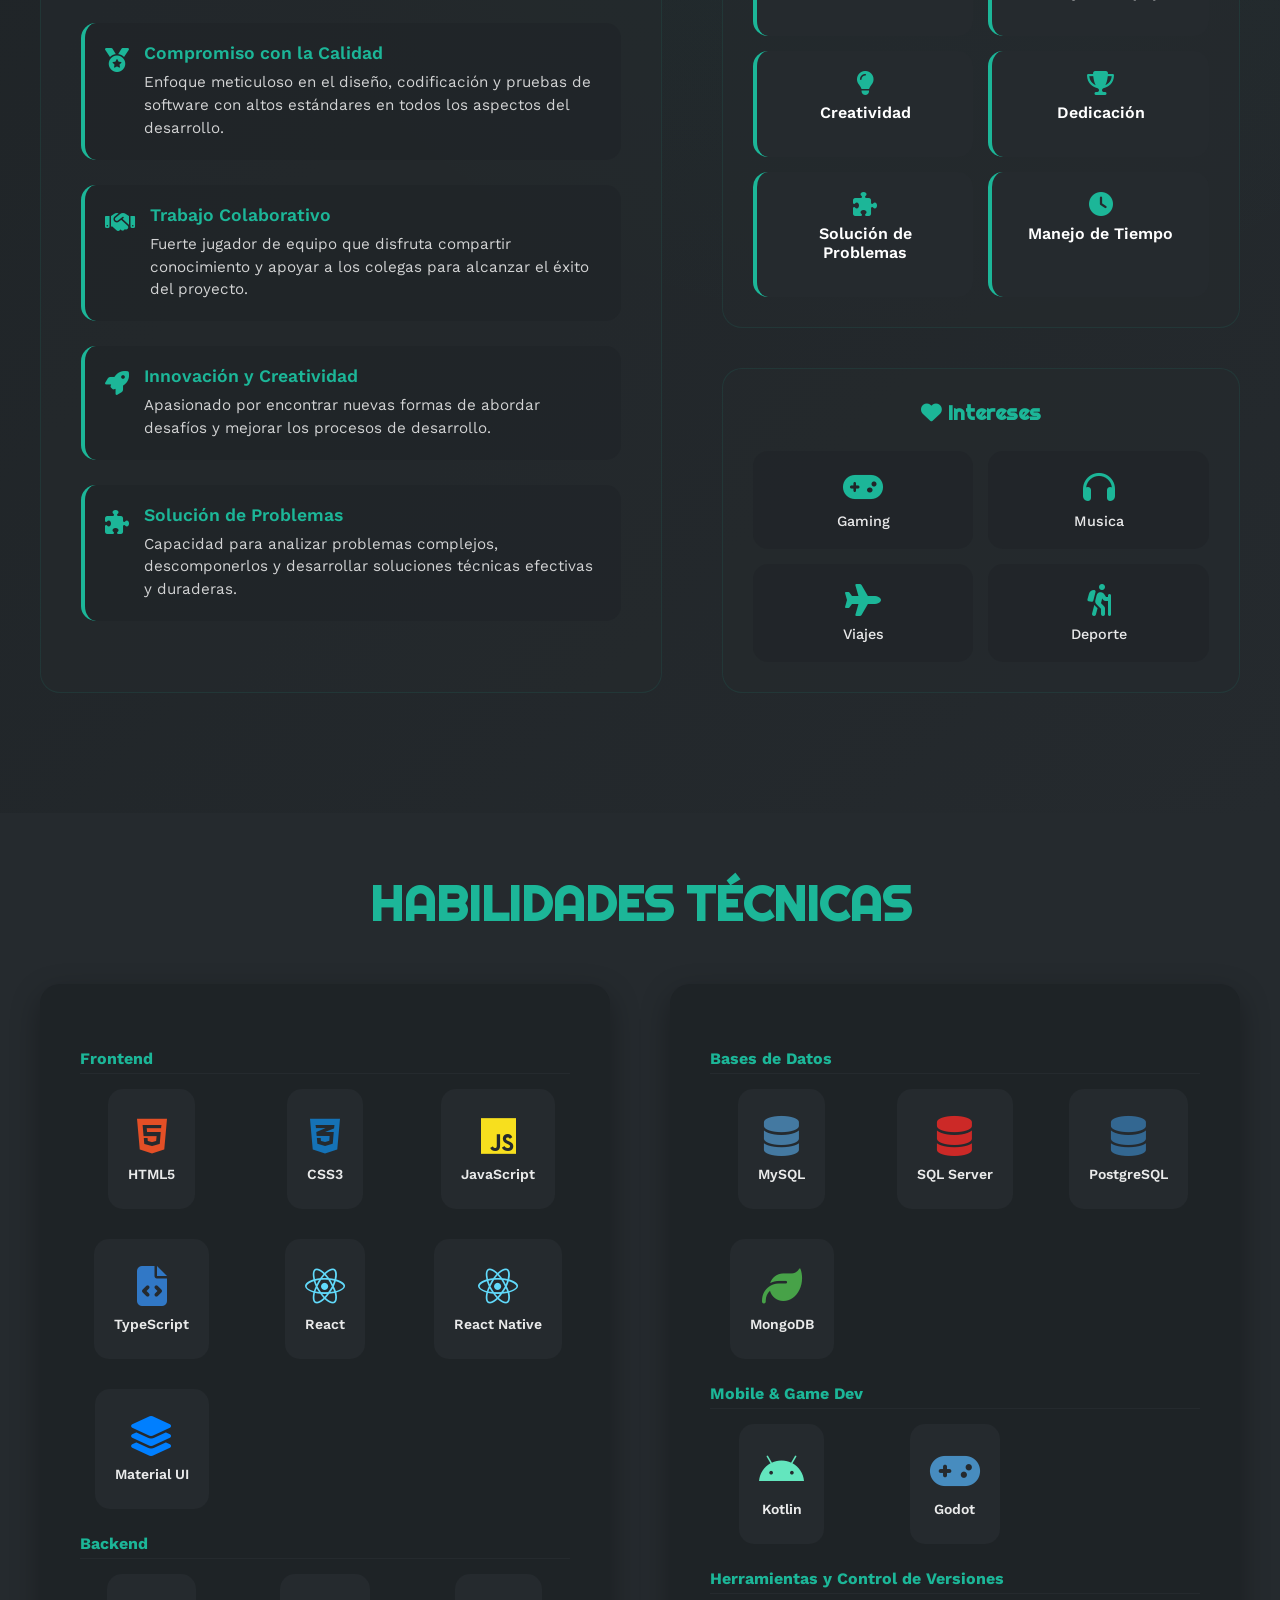
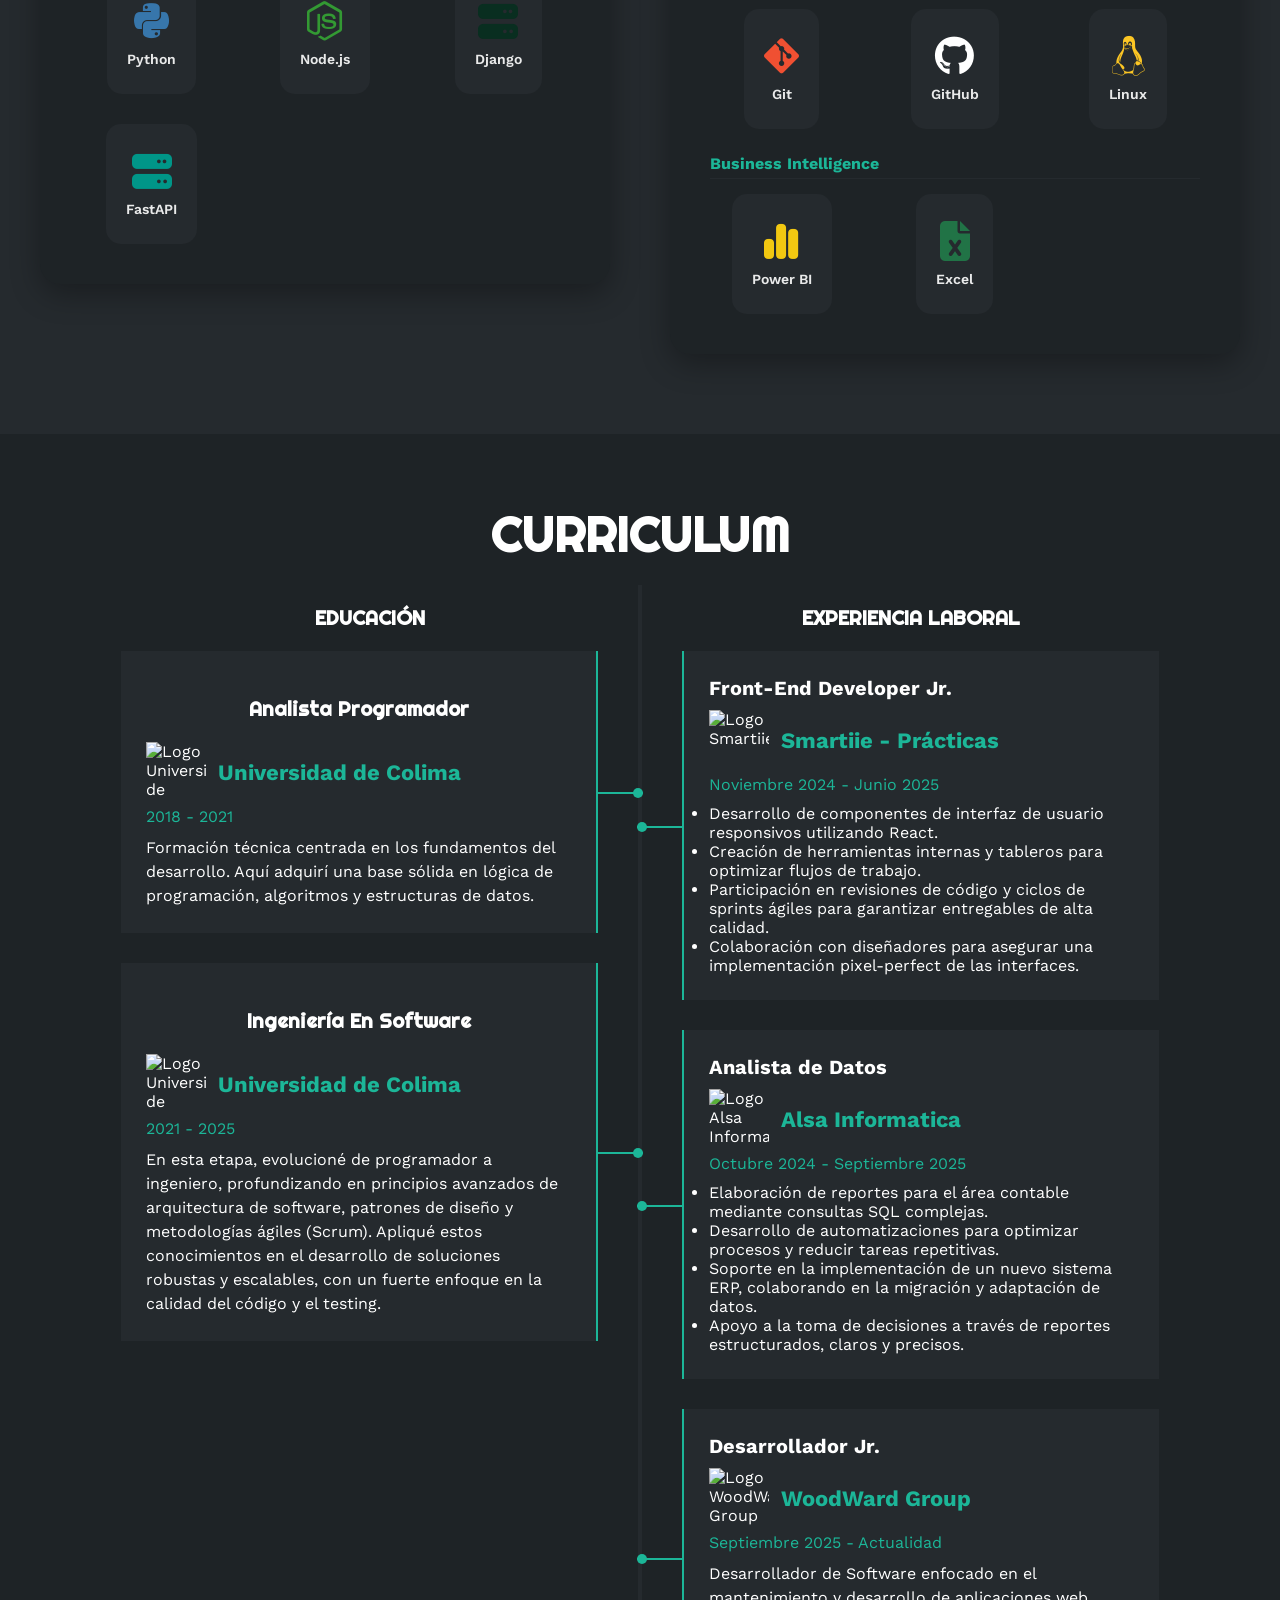
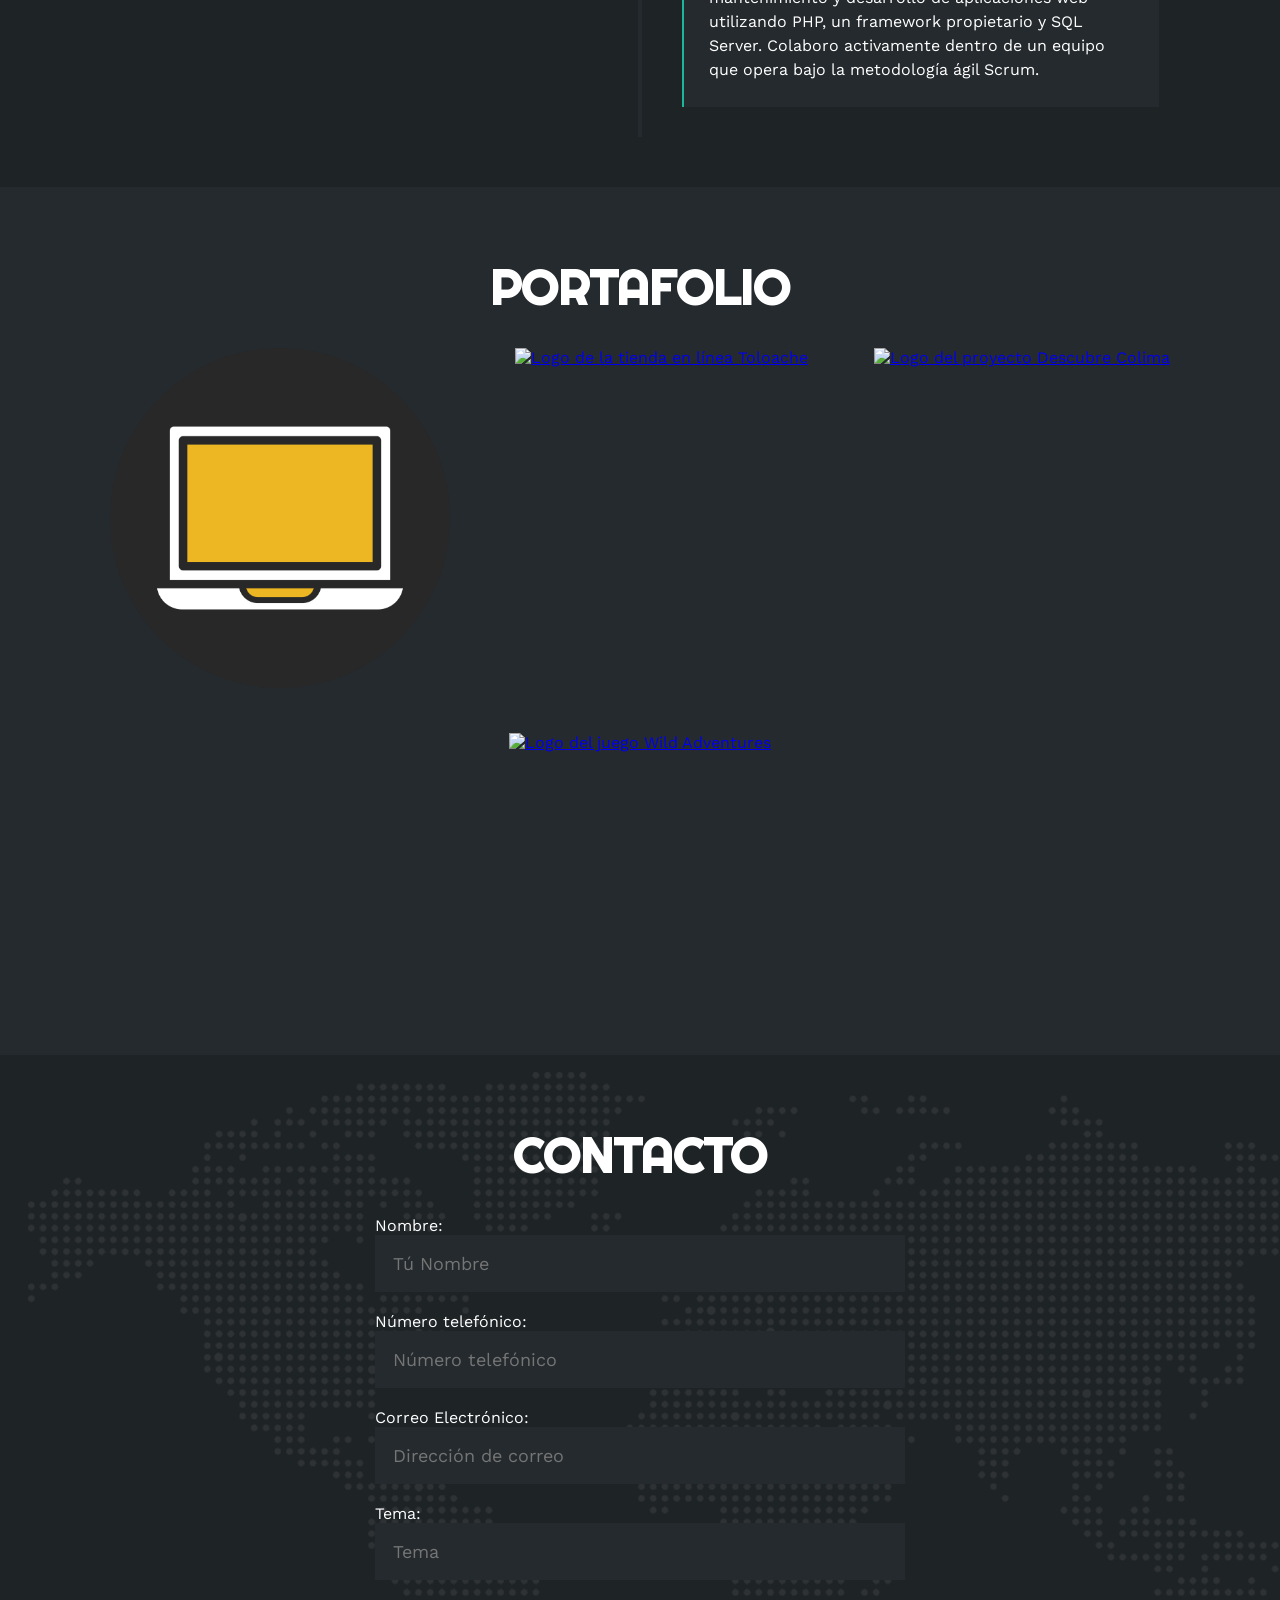
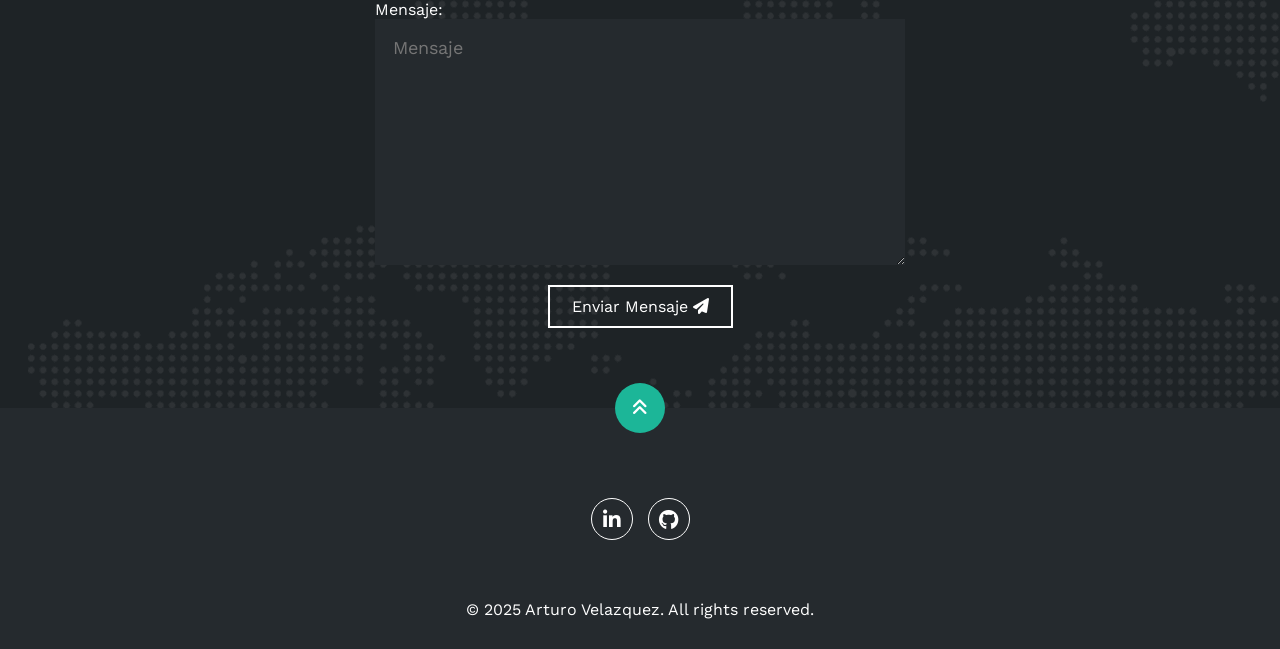
==== commit 23b2e700: "Update index.html Se actualiza el index" ====
--- a/index.html
+++ b/index.html
@@ -19,16 +19,16 @@
     <div class="contenedor-header">
         <header>
             <div class="logo">
-                <a href="#">Loxpas</a>
+                <a href="#">Arturo Velazquez</a>
             </div>
             <nav id="nav">
                 <ul>
-                    <li><a href="#inicio" onclick="seleccionar()">HOME</a></li>
-                    <li><a href="#sobremi" onclick="seleccionar()">ABOUT ME</a></li>
-                    <li><a href="#skills" onclick="seleccionar()">SKILLS</a></li>
-                    <li><a href="#curriculum" onclick="seleccionar()">RESUME</a></li>
-                    <li><a href="#portfolio" onclick="seleccionar()">PORTFOLIO</a></li>
-                    <li><a href="#contacto" onclick="seleccionar()">CONTACT</a></li>
+                    <li><a href="#inicio" onclick="seleccionar()">Inicio</a></li>
+                    <li><a href="#sobremi" onclick="seleccionar()">Sobre mi</a></li>
+                    <li><a href="#skills" onclick="seleccionar()">Habilidades</a></li>
+                    <li><a href="#curriculum" onclick="seleccionar()">Curriculum</a></li>
+                    <li><a href="#portfolio" onclick="seleccionar()">Portafolio</a></li>
+                    <li><a href="#contacto" onclick="seleccionar()">Contacto</a></li>
                 </ul>
             </nav>
             <div class="nav-responsive" onclick="mostrarOcultarMenu()">
@@ -41,12 +41,13 @@
 
     <!-- SECCION INICIO -->
     <section id="inicio" class="inicio">
-        <div class="contenido-banner"><br><br><br>
+        <div class="contenido-banner">
             <div class="contenedor-img">
-                <img src="img/Yo.jpg" alt="">
+                <img src="img/Yo.jpg" alt="Foto de Arturo Velazquez">
             </div>
             <h1>Arturo Velazquez</h1>
-            <h2>Ingeniero de Software - Developer</h2>
+            <h2>Ingeniero de Software - Desarrollador</h2>
+
             <div class="redes">
                 <a href="https://www.linkedin.com/in/loxpas/" target="_blank" rel="noopener noreferrer"
                     aria-label="Perfil de LinkedIn de Arturo">
@@ -56,168 +57,223 @@
                     aria-label="Perfil de GitHub de Arturo">
                     <i class="fab fa-github"></i>
                 </a>
-
-            </div>
-            <a href="pdfs/CV.pdf" download="CV.pdf" target="_blank" class="sin-subrayado">
-                <button id="descargarCV">
-                    Download CV <i class="fa-solid fa-download"></i>
-                    <span class="overlay"></span>
-                </button>
-            </a>
-        </div>
-    </section>
-
+            </div>
+
+            <a href="pdfs/CV.pdf" download="CV.pdf" target="_blank" class="btn-cv sin-subrayado"> Descargar CV <i
+                    class="fa-solid fa-download"></i> <span class="overlay"></span> </a>
+        </div>
+    </section>
 
 
     <!-- SECCION SOBRE MI -->
     <section id="sobremi" class="sobremi">
-        <div class="contenido-seccion">
-            <h2>About me</h2>
-            <p><span>Hello, I'm Arturo Velazquez.</span>
-                <br> • I am a software engineering student.
-                <br> • I always strive for good order and management. I make an effort to learn and adapt to what is
-                needed to complete my tasks.
-                <br> • My goal is to be a proficient developer and a dedicated learner simultaneously. I am eager for
-                the opportunity to work on projects and expand my capabilities.
-                <br>
-                <br> <span>My strengths</span>
-            <h1> ◆ Commitment to Quality:</h1>
-            <br> My commitment to quality is reflected in my meticulous approach to software design, coding, and
-            testing. I strive to uphold high standards in all aspects of development.
-            <br>
-            <br>
-            <h1> ◆ Collaborative Work:</h1>
-            <br> I enjoy working on projects that require close collaboration. My willingness to share knowledge and
-            support my colleagues strengthens team cohesion and contributes to the overall success of the project.
-            <br>
-            <br>
-            <h1> ◆ Innovation and Creativity:</h1>
-            <br> I am passionate about innovation and creativity in software development. I am constantly seeking new
-            ways to address challenges and enhance processes.
-            </p>
-
-            <!-- datos personales -->
-            <div class="fila">
-                <div class="col">
-                    <h1>Datos Personales</h1>
-                    <ul>
-                        <li>
-                            <strong>Phone</strong>
-                            (+52) 313-730-1654
-                        </li>
-                        <li>
-                            <strong>Email</strong>
-                            Loxpas2003@gmail.com
-                        </li>
-                        <li>
-                            <strong>Location</strong>
-                            Colima, Mexico
-                        </li>
-                    </ul>
-                </div>
-
-
-
-
-                <!-- intereses -->
-                <div class="col">
-                    <h1>Interests</h1>
-                    <div class="contenedor-intereses">
-                        <div class="interes">
-                            <i class="fa-solid fa-gamepad"></i>
-                            <span>VideoGames</span>
-                        </div>
-                        <div class="interes">
-                            <i class="fa-solid fa-headphones"></i>
-                            <span>MUSIC</span>
-                        </div>
-                        <div class="interes">
-                            <i class="fa-solid fa-plane"></i>
-                            <span>TRAVEL</span>
-                        </div>
-                        <div class="interes">
-                            <i class="fa-solid fa-person-hiking"></i>
-                            <span>SPORT</span>
-                        </div>
-                    </div>
-                </div>
-            </div>
-        </div>
-    </section>
-
-
-
-    <!-- SECCION SKILLS -->
+        <div class="about-container">
+            <div class="about-header">
+                <h2>SOBRE MI</h2>
+                <p class="subtitle">
+                    Conóceme mejor: Mi trayectoria, mis pasiones y lo que me motiva en el mundo de la tecnología.
+                </p>
+            </div>
+
+            <div class="about-content">
+                <div class="about-text">
+                    <div class="intro-text">
+                        <span class="highlight">Hola, Soy Arturo Velazquez.</span>
+                        Soy un Ingeniero de Software que transforma desafíos complejos en soluciones eficientes y
+                        escalables. Mi curiosidad y compromiso con el aprendizaje continuo me impulsan a estar siempre a
+                        la vanguardia, aplicando las mejores tecnologías para construir software robusto y de alto
+                        rendimiento.
+                        <br><br>
+                        Mi experiencia se centra en el desarrollo de aplicaciones web, manejando tanto el frontend con
+                        React como el backend con Python (Django), Node.js y PHP. Disfruto participando en todo el ciclo
+                        de vida del producto, desde la conceptualización hasta el despliegue.
+                    </div>
+
+                    <div class="strengths-grid">
+                        <div class="strength-item">
+                            <i class="fa-solid fa-medal strength-icon"></i>
+                            <div class="strength-content">
+                                <h4>Compromiso con la Calidad</h4>
+                                <p>Enfoque meticuloso en el diseño, codificación y pruebas de software con altos
+                                    estándares en todos los aspectos del desarrollo.
+                                </p>
+                            </div>
+                        </div>
+
+                        <div class="strength-item">
+                            <i class="fa-solid fa-handshake strength-icon"></i>
+                            <div class="strength-content">
+                                <h4>Trabajo Colaborativo</h4>
+                                <p>Fuerte jugador de equipo que disfruta compartir conocimiento y apoyar a los colegas
+                                    para alcanzar el éxito del proyecto.</p>
+                            </div>
+                        </div>
+
+                        <div class="strength-item">
+                            <i class="fa-solid fa-rocket strength-icon"></i>
+                            <div class="strength-content">
+                                <h4>Innovación y Creatividad</h4>
+                                <p>Apasionado por encontrar nuevas formas de abordar desafíos y mejorar los procesos de
+                                    desarrollo.</p>
+                            </div>
+                        </div>
+
+                        <div class="strength-item">
+                            <i class="fa-solid fa-puzzle-piece strength-icon"></i>
+                            <div class="strength-content">
+                                <h4>Solución de Problemas</h4>
+                                <p>Capacidad para analizar problemas complejos, descomponerlos y desarrollar soluciones
+                                    técnicas efectivas y duraderas.</p>
+                            </div>
+                        </div>
+                    </div>
+                </div>
+
+                <div class="about-info">
+                    <div class="info-card">
+                        <h3><i class="fa-solid fa-user"></i> Informacion Personal</h3>
+                        <ul class="personal-info">
+                            <li>
+                                <i class="fa-solid fa-phone"></i>
+                                <strong>Celular:</strong>
+                                <span>(+52) 313-730-1654</span>
+                            </li>
+                            <li>
+                                <i class="fa-solid fa-envelope"></i>
+                                <strong>Correo:</strong>
+                                <span>Loxpas2003@gmail.com</span>
+                            </li>
+                            <li>
+                                <i class="fa-solid fa-location-dot"></i>
+                                <strong>Ubicacion:</strong>
+                                <span>Colima, Mexico</span>
+                            </li>
+                        </ul>
+                    </div>
+
+                    <div class="info-card">
+                        <h3><i class="fa-solid fa-user-tie"></i> Habilidades Profesionales</h3>
+                        <div class="prof-grid">
+                            <div class="prof-skill-item">
+                                <i class="fa-solid fa-comments prof-icon"></i>
+                                <span>Comunicación</span>
+                            </div>
+                            <div class="prof-skill-item">
+                                <i class="fa-solid fa-users prof-icon"></i>
+                                <span>Trabajo en Equipo</span>
+                            </div>
+                            <div class="prof-skill-item">
+                                <i class="fa-solid fa-lightbulb prof-icon"></i>
+                                <span>Creatividad</span>
+                            </div>
+                            <div class="prof-skill-item">
+                                <i class="fa-solid fa-trophy prof-icon"></i>
+                                <span>Dedicación</span>
+                            </div>
+                            <div class="prof-skill-item">
+                                <i class="fa-solid fa-puzzle-piece prof-icon"></i>
+                                <span>Solución de Problemas</span>
+                            </div>
+                            <div class="prof-skill-item">
+                                <i class="fa-solid fa-clock prof-icon"></i>
+                                <span>Manejo de Tiempo</span>
+                            </div>
+                        </div>
+                    </div>
+
+                    <div class="info-card">
+                        <h3><i class="fa-solid fa-heart"></i> Intereses</h3>
+                        <div class="interests-grid">
+                            <div class="interest-item">
+                                <i class="fa-solid fa-gamepad"></i>
+                                <span>Gaming</span>
+                            </div>
+                            <div class="interest-item">
+                                <i class="fa-solid fa-headphones"></i>
+                                <span>Musica</span>
+                            </div>
+                            <div class="interest-item">
+                                <i class="fa-solid fa-plane"></i>
+                                <span>Viajes</span>
+                            </div>
+                            <div class="interest-item">
+                                <i class="fa-solid fa-person-hiking"></i>
+                                <span>Deporte</span>
+                            </div>
+                        </div>
+                    </div>
+                </div>
+            </div>
+        </div>
+    </section>
+
+
+    <!-- SECCION SKILLS MEJORADA -->
     <section class="skills" id="skills">
         <div class="contenido-seccion">
-            <h2>Skills</h2>
-            <div class="fila">
-                <!-- Technical Skill -->
-                <div class="col technical-skills"> <!-- Clase específica aquí -->
-                    <h1>Technical Skills</h1>
-                    <div class="skill-item">
-                        <i class="fa-brands fa-js fa-4x" style="color: #FFD43B;"></i>
-                        <strong><span>Javascript</span></strong>
-                    </div>
-                    <div class="skill-item">
-                        <i class="fa-brands fa-html5 fa-4x" style="color: #FFD43B;"></i>
-                        <strong><span>HTML</span></strong>
-                    </div>
-                    <div class="skill-item">
-                        <i class="fa-brands fa-css3-alt fa-4x" style="color: #74C0FC;"></i>
-                        <strong><span>CSS</span></strong>
-                    </div>
-                    <div class="skill-item">
-                        <i class="fa-brands fa-android fa-4x" style="color: #63E6BE;"></i>
-                        <strong><span>Kotlin</span></strong>
-                    </div>
-                    <div class="skill-item">
-                        <i class="fa-brands fa-php fa-4x" style="color: #B197FC;"></i>
-                        <strong><span>PHP</span></strong>
-                    </div>
-                    <div class="skill-item">
-                        <i class="fa-brands fa-linux fa-4x" style="color: black;"></i>
-                        <strong><span>Linux</span></strong>
-                    </div>
-                    <div class="skill-item">
-                        <i class="fa-solid fa-gears fa-4x" style="color: gray;"></i>
-                        <strong><span>DevOps</span></strong>
-                    </div>
-                    <div class="skill-item">
-                        <i class="fa-brands fa-github fa-4x" style="color: black;"></i>
-                        <strong><span>GitHub</span></strong>
-                    </div>
-                    <div class="skill-item">
-                        <i class="fa-brands fa-git-alt fa-4x" style="color: #ff7e5f;"></i>
-                        <strong><span>Git</span></strong>
-                    </div>
-                </div>
-
-                <!-- Professional Skills -->
-                <div class="col">
-                    <h1>Professional Skills</h1>
-                    <div class="skill">
-                        <span>Communication</span>
-                        <p>Effective communication is crucial in my work. I excel in conveying complex technical
-                            concepts to both technical and non-technical stakeholders, fostering clear understanding and
-                            collaboration.</p>
-                    </div>
-                    <div class="skill">
-                        <span>Teamwork</span>
-                        <p>My ability to contribute ideas and support team goals enhances overall productivity.</p>
-                    </div>
-                    <div class="skill">
-                        <span>Creativity</span>
-                        <p>I bring a creative mindset to problem-solving, finding innovative solutions to challenges.
-                            This approach enables me to develop unique and efficient solutions that contribute.</p>
-                    </div>
-                    <div class="skill">
-                        <span>Dedication</span>
-                        <p>I am deeply committed to achieving excellence in my work. This dedication is reflected in my
-                            consistent effort to stay updated with the latest industry trends, learn new technologies,
-                            and deliver high-quality results.</p>
-                    </div>
-                </div>
+            <h2>HABILIDADES TÉCNICAS</h2>
+
+            <div class="skills-container">
+
+                <div class="skills-box">
+                    <h4>Frontend</h4>
+                    <div class="tech-grid">
+                        <div class="skill-item"><i class="fa-brands fa-html5 icon-html"></i><span>HTML5</span></div>
+                        <div class="skill-item"><i class="fa-brands fa-css3-alt icon-css"></i><span>CSS3</span></div>
+                        <div class="skill-item"><i class="fa-brands fa-js icon-js"></i><span>JavaScript</span></div>
+                        <div class="skill-item"><i class="fa-solid fa-file-code icon-ts"></i><span>TypeScript</span>
+                        </div>
+                        <div class="skill-item"><i class="fa-brands fa-react icon-react"></i><span>React</span></div>
+                        <div class="skill-item"><i class="fa-brands fa-react icon-react"></i><span>React Native</span>
+                        </div>
+                        <div class="skill-item"><i class="fa-solid fa-layer-group icon-mui"></i><span>Material UI</span>
+                        </div>
+                    </div>
+
+                    <h4>Backend</h4>
+                    <div class="tech-grid">
+                        <div class="skill-item"><i class="fa-brands fa-python icon-python"></i><span>Python</span></div>
+                        <div class="skill-item"><i class="fa-brands fa-node-js icon-node"></i><span>Node.js</span></div>
+                        <div class="skill-item"><i class="fa-solid fa-server icon-django"></i><span>Django</span></div>
+                        <div class="skill-item"><i class="fa-solid fa-server icon-fastapi"></i><span>FastAPI</span>
+                        </div>
+                    </div>
+                </div>
+
+                <div class="skills-box">
+                    <h4>Bases de Datos</h4>
+                    <div class="tech-grid">
+                        <div class="skill-item"><i class="fa-solid fa-database icon-mysql"></i><span>MySQL</span></div>
+                        <div class="skill-item"><i class="fa-solid fa-database icon-sqlserver"></i><span>SQL
+                                Server</span></div>
+                        <div class="skill-item"><i
+                                class="fa-solid fa-database icon-postgres"></i><span>PostgreSQL</span></div>
+                        <div class="skill-item"><i class="fa-solid fa-leaf icon-mongo"></i><span>MongoDB</span></div>
+                    </div>
+
+                    <h4>Mobile & Game Dev</h4>
+                    <div class="tech-grid">
+                        <div class="skill-item"><i class="fa-brands fa-android fa-4x"
+                                style="color: #63E6BE;"></i><span>Kotlin</span></div>
+                        <div class="skill-item"><i class="fa-solid fa-gamepad icon-godot"></i><span>Godot</span></div>
+                    </div>
+
+                    <h4>Herramientas y Control de Versiones</h4>
+                    <div class="tech-grid">
+                        <div class="skill-item"><i class="fa-brands fa-git-alt icon-git"></i><span>Git</span></div>
+                        <div class="skill-item"><i class="fa-brands fa-github icon-github"></i><span>GitHub</span></div>
+                        <div class="skill-item"><i class="fa-brands fa-linux icon-linux"></i><span>Linux</span></div>
+                    </div>
+
+                    <h4>Business Intelligence</h4>
+                    <div class="tech-grid">
+                        <div class="skill-item"><i class="fa-solid fa-chart-simple icon-powerbi"></i><span>Power
+                                BI</span></div>
+                        <div class="skill-item"><i class="fa-solid fa-file-excel icon-excel"></i><span>Excel</span>
+                        </div>
+                    </div>
+                </div>
+
             </div>
         </div>
     </section>
@@ -226,39 +282,96 @@
     <!-- SECCION CURRICULUM -->
     <section id="curriculum" class="curriculum">
         <div class="contenido-seccion">
-            <h1>RESUME</h1>
+            <h1>CURRICULUM</h1>
             <div class="fila">
                 <div class="col izquierda">
-                    <h2>EDUCATION</h2>
+                    <h2>EDUCACIÓN</h2>
                     <div class="item izq">
-                        <h2>Ingenieria En Software</h2>
-                        <span class="casa">Universidad de Colima</span>
+                        <h2>Analista Programador</h2>
+                        <div class="institucion">
+                            <img src="img/udcLogo.png" alt="Logo Universidad de Colima">
+                            <span class="casa">Universidad de Colima</span>
+                        </div>
+                        <span class="fecha">2018 - 2021</span>
+                        <p>Formación técnica centrada en los fundamentos del desarrollo. Aquí adquirí una base sólida en
+                            lógica de programación, algoritmos y estructuras de datos.</p>
+                        <div class="conectori">
+                            <div class="circuloi"></div>
+                        </div>
+                    </div>
+                    <div class="item izq">
+                        <h2>Ingeniería En Software</h2>
+                        <div class="institucion">
+                            <img src="img/udcLogo.png" alt="Logo Universidad de Colima">
+                            <span class="casa">Universidad de Colima</span>
+                        </div>
                         <span class="fecha">2021 - 2025</span>
-                        <p>Currently, I am pursuing a degree in Software Engineering. Throughout my studies, I have
-                            actively participated in practical projects that have strengthened my ability to apply both
-                            theoretical and practical concepts. These projects include the development of web and mobile
-                            applications, as well as some involvement in database management.</p>
-                        <!-- <div class="conectori">
+                        <p>En esta etapa, evolucioné de programador a ingeniero, profundizando en principios avanzados
+                            de arquitectura de software, patrones de diseño y metodologías ágiles (Scrum). Apliqué estos
+                            conocimientos en el desarrollo de soluciones robustas y escalables, con un fuerte enfoque en
+                            la calidad del código y el testing.</p>
+                        <div class="conectori">
                             <div class="circuloi"></div>
-                        </div> -->
-                    </div>
-
-                </div>
-
-
-
-                <!--<div class="col derecha">
-                    <h3>Experiencia de trabajo</h3>
+                        </div>
+                    </div>
+                </div>
+
+                <div class="col derecha">
+                    <h2>EXPERIENCIA LABORAL</h2>
                     <div class="item der">
-                        <h4>Front Developer</h4>
-                        <span class="casa">Nombre de Compañía</span>
-                        <span class="fecha">2005 - 2008</span>
-                        <p>Lorem ipsum dolor sit amet consectetur, adipisicing elit. Quis, cumque repellat, tempora recusandae aliquam nemo esse natus impedit, nostrum temporibus veritatis eaque soluta aperiam id repudiandae fugiat deserunt! Explicabo, veritatis?</p>
+                        <h4>Front-End Developer Jr.</h4>
+                        <div class="institucion">
+                            <img src="img/smarttieLogo.jpg" alt="Logo Smartiie">
+                            <span class="casa">Smartiie - Prácticas</span>
+                        </div>
+                        <span class="fecha">Noviembre 2024 - Junio 2025</span>
+                        <ul>
+                            <li>Desarrollo de componentes de interfaz de usuario responsivos utilizando React.</li>
+                            <li>Creación de herramientas internas y tableros para optimizar flujos de trabajo.</li>
+                            <li>Participación en revisiones de código y ciclos de sprints ágiles para garantizar
+                                entregables de alta calidad.</li>
+                            <li>Colaboración con diseñadores para asegurar una implementación pixel-perfect de las
+                                interfaces.</li>
+                        </ul>
                         <div class="conectord">
                             <div class="circulod"></div>
                         </div>
                     </div>
-                </div> -->
+                    <div class="item der">
+                        <h4>Analista de Datos</h4>
+                        <div class="institucion">
+                            <img src="img/alsaLogo.png" alt="Logo Alsa Informatica">
+                            <span class="casa">Alsa Informatica</span>
+                        </div>
+                        <span class="fecha">Octubre 2024 - Septiembre 2025</span>
+                        <ul>
+                            <li>Elaboración de reportes para el área contable mediante consultas SQL complejas.</li>
+                            <li>Desarrollo de automatizaciones para optimizar procesos y reducir tareas repetitivas.
+                            </li>
+                            <li>Soporte en la implementación de un nuevo sistema ERP, colaborando en la migración y
+                                adaptación de datos.</li>
+                            <li>Apoyo a la toma de decisiones a través de reportes estructurados, claros y precisos.
+                            </li>
+                        </ul>
+                        <div class="conectord">
+                            <div class="circulod"></div>
+                        </div>
+                    </div>
+                    <div class="item der">
+                        <h4>Desarrollador Jr.</h4>
+                        <div class="institucion">
+                            <img src="img/woodwardLogo.png" alt="Logo WoodWard Group">
+                            <span class="casa">WoodWard Group</span>
+                        </div>
+                        <span class="fecha">Septiembre 2025 - Actualidad</span>
+                        <p>Desarrollador de Software enfocado en el mantenimiento y desarrollo de aplicaciones web
+                            utilizando PHP, un framework propietario y SQL Server. Colaboro activamente dentro de un
+                            equipo que opera bajo la metodología ágil Scrum.</p>
+                        <div class="conectord">
+                            <div class="circulod"></div>
+                        </div>
+                    </div>
+                </div>
             </div>
         </div>
     </section>
@@ -266,50 +379,43 @@
     <!-- SECCION PORTFOLIO -->
     <section id="portfolio" class="portfolio">
         <div class="contenido-seccion">
-            <h1>PORTFOLIO</h1>
+            <h1>PORTAFOLIO</h1>
             <div class="galeria">
-                <div class="proyecto">
-                    <img src="img/p1.jpg" alt="">
+
+                <a href="https://loxpas.github.io/" target="_blank" rel="noopener noreferrer" class="proyecto">
+                    <img src="img/laptop.png" alt="Captura de pantalla de página web personal">
                     <div class="overlay">
-                        <h1>Diseño Creativo</h1>
-                        <p>Si</p>
-                    </div>
-                </div>
-                <div class="proyecto">
-                    <img src="img/p1.jpg" alt="">
+                        <h3>Pagina web personal</h3>
+                        <p>Portafolio</p>
+                    </div>
+                </a>
+
+                <a href="https://loxpas.pythonanywhere.com/" target="_blank" rel="noopener noreferrer" class="proyecto">
+                    <img src="img/toloacheLogo.png" alt="Logo de la tienda en línea Toloache">
                     <div class="overlay">
-                        <h1>Diseño Creativo</h1>
-                        <p>Si</p>
-                    </div>
-                </div>
-                <div class="proyecto">
-                    <img src="img/p1.jpg" alt="">
+                        <h3>Toloache</h3>
+                        <p>Tienda en Linea</p>
+                    </div>
+                </a>
+
+                <a href="https://loxpas.github.io/Colima.github.io/" target="_blank" rel="noopener noreferrer"
+                    class="proyecto">
+                    <img src="img/colimaLogo.png" alt="Logo del proyecto Descubre Colima">
                     <div class="overlay">
-                        <h1>Diseño Creativo</h1>
-                        <p>Si</p>
-                    </div>
-                </div>
-                <div class="proyecto">
-                    <img src="img/p1.jpg" alt="">
+                        <h3>Colima</h3>
+                        <p>Descubre Colima</p>
+                    </div>
+                </a>
+
+                <a href="https://loxpas.itch.io/wild-adventure" target="_blank" rel="noopener noreferrer"
+                    class="proyecto">
+                    <img src="img/espadaLogo.png" alt="Logo del juego Wild Adventures">
                     <div class="overlay">
-                        <h1>Diseño Creativo</h1>
-                        <p>Si</p>
-                    </div>
-                </div>
-                <div class="proyecto">
-                    <img src="img/p1.jpg" alt="">
-                    <div class="overlay">
-                        <h1>Diseño Creativo</h1>
-                        <p>Si</p>
-                    </div>
-                </div>
-                <div class="proyecto">
-                    <img src="img/p1.jpg" alt="">
-                    <div class="overlay">
-                        <h1>Diseño Creativo</h1>
-                        <p>Si</p>
-                    </div>
-                </div>
+                        <h3>Wild Adventures</h3>
+                        <p>Juego Hecho en Godot</p>
+                    </div>
+                </a>
+
             </div>
         </div>
     </section>
@@ -326,39 +432,38 @@
                         <!-- Campo Nombre -->
                         <label for="name">Nombre:</label>
                         <input type="text" id="name" name="name" placeholder="Tú Nombre" required>
-    
+
                         <!-- Campo Número telefónico -->
                         <label for="phone">Número telefónico:</label>
                         <input type="tel" id="phone" name="phone" placeholder="Número telefónico" required>
-    
+
                         <!-- Campo Dirección de correo -->
                         <label for="email">Correo Electrónico:</label>
                         <input type="email" id="email" name="email" placeholder="Dirección de correo" required>
-    
+
                         <!-- Campo Tema -->
                         <label for="subject">Tema:</label>
                         <input type="text" id="subject" name="subject" placeholder="Tema" required>
-    
+
                         <!-- Campo Mensaje -->
                         <label for="message">Mensaje:</label>
-                        <textarea id="message" name="message" cols="30" rows="10" placeholder="Mensaje" required></textarea>
-    
+                        <textarea id="message" name="message" cols="30" rows="10" placeholder="Mensaje"
+                            required></textarea>
+
                         <!-- Botón de Envío -->
                         <button type="submit" aria-label="Enviar Mensaje">
                             Enviar Mensaje <i class="fa-solid fa-paper-plane"></i>
                             <span class="overlay"></span>
                         </button>
                     </form>
-    
+
                     <!-- Mensaje de confirmación accesible -->
-                    <div id="confirmationMessage" style="display:none;" role="status" aria-live="polite">¡Gracias por tu mensaje!</div>
-                </div>
-            </div>
-        </div>
-    </section>
-    
-
-
+                    <div id="confirmationMessage" style="display:none;" role="status" aria-live="polite">¡Gracias por tu
+                        mensaje!</div>
+                </div>
+            </div>
+        </div>
+    </section>
 
 
     <!-- footer -->
@@ -367,13 +472,15 @@
             <i class="fa-solid fa-angles-up"></i>
         </a>
         <div class="redes">
-            <a href="https://www.linkedin.com/in/loxpas/" target="_blank" aria-label="Perfil de Linkedin de Arturo"><i class="fa-brands fa-linkedin-in"></i></a>
-            <a href="https://github.com/Loxpas" target="_blank" aria-label="Perfil de GitHub de Arturo"><i class="fab fa-github"></i></a>
-        </div>
-        <p>© 2024 Arturo Velazquez. All rights reserved.</p>
+            <a href="https://www.linkedin.com/in/loxpas/" target="_blank" aria-label="Perfil de Linkedin de Arturo"><i
+                    class="fa-brands fa-linkedin-in"></i></a>
+            <a href="https://github.com/Loxpas" target="_blank" aria-label="Perfil de GitHub de Arturo"><i
+                    class="fab fa-github"></i></a>
+        </div>
+        <p>© 2025 Arturo Velazquez. All rights reserved.</p>
     </footer>
 
     <script src="forms.js"></script>
 </body>
 
-</html>+</html>
--- a/estilo.css
+++ b/estilo.css
@@ -1,16 +1,19 @@
 @import url('https://fonts.googleapis.com/css2?family=Righteous&family=Work+Sans:wght@100;300;400;600;800&display=swap');
-*{
+
+* {
     box-sizing: border-box;
     font-family: 'Work Sans';
     margin: 0;
     padding: 0;
 }
-html{
+
+html {
     /* me permite deslizar cuando hago clic en los links del menu */
     scroll-behavior: smooth;
 }
+
 /* MENU */
-.contenedor-header{
+.contenedor-header {
     background: #1e2326;
     position: fixed;
     width: 100%;
@@ -18,7 +21,8 @@
     left: 0;
     z-index: 99;
 }
-.contenedor-header header{
+
+.contenedor-header header {
     max-width: 1100px;
     margin: auto;
     display: flex;
@@ -26,17 +30,20 @@
     align-items: center;
     padding: 15px 20px;
 }
-.contenedor-header header .logo a{
+
+.contenedor-header header .logo a {
     font-family: 'Righteous';
     font-size: 36px;
     color: #1CB698;
     text-decoration: none;
 }
-.contenedor-header header ul{
+
+.contenedor-header header ul {
     display: flex;
     list-style: none;
 }
-.contenedor-header header nav ul li a{
+
+.contenedor-header header nav ul li a {
     text-align: none;
     color: #fff;
     margin: 0 15px;
@@ -44,28 +51,45 @@
     transition: .5s;
     text-decoration: none;
 }
-.contenedor-header header nav ul li a:hover{
-    color: #1CB698;
-}
-.nav-responsive{
+
+.contenedor-header header nav ul li a:hover {
+    color: #1CB698;
+}
+
+.nav-responsive {
     background-color: #1CB698;
-    color:#fff;
+    color: #fff;
     padding: 5px 10px;
     border-radius: 5px;
     cursor: pointer;
     display: none;
 }
+
+
 /* SECCION I N I C I O */
-.inicio{
-    background: linear-gradient(to top, rgba(30,35,38,.8), rgba(30,35,38,1)),
-    url(img/fondo.jpg);
+.inicio {
+    background: linear-gradient(to top, rgba(30, 35, 38, .8), rgba(30, 35, 38, 1)),
+        url(img/fondo.jpg);
     background-size: cover;
-    height: 100vh;
+    min-height: 100vh;
+    padding-top: 80px;
+    /* altura del header */
+    padding-bottom: 50px;
+    /* 👈 espacio extra */
     color: #fff;
     display: flex;
     align-items: center;
-}
-.inicio .contenido-banner{
+    box-sizing: border-box;
+}
+
+
+/* mejora cuando haces clic en los enlaces del menú */
+#inicio {
+    scroll-margin-top: 80px;
+    /* altura del header */
+}
+
+.inicio .contenido-banner {
     padding: 20px;
     background-color: #1e2326;
     max-width: 350px;
@@ -73,7 +97,8 @@
     text-align: center;
     border-radius: 40px;
 }
-.inicio .contenido-banner img{
+
+.inicio .contenido-banner img {
     margin-top: 40px;
     border: 10px solid #1CB698;
     display: block;
@@ -81,16 +106,19 @@
     margin: auto;
     border-radius: 100%;
 }
-.inicio .contenido-banner h1{
+
+.inicio .contenido-banner h1 {
     margin-top: 40px;
     font-size: 42px;
     font-family: 'Righteous';
 }
-.inicio .contenido-banner h2{
+
+.inicio .contenido-banner h2 {
     font-size: 15px;
     font-weight: normal;
 }
-.inicio .contenido-banner .redes a{
+
+.inicio .contenido-banner .redes a {
     color: #fff;
     display: inline-block;
     text-decoration: none;
@@ -103,86 +131,12 @@
     font-size: 20px;
     transition: .3s;
 }
-.inicio .contenido-banner .redes a:hover{
+
+.inicio .contenido-banner .redes a:hover {
     background-color: #1CB698;
 }
-.sobremi{
-    background-color: #1e2326;
-    color: #fff;
-    padding: 50px 20px;
-}
-.sobremi .contenido-seccion{
-    max-width: 1100px;
-    margin: auto;
-}
-.sobremi h2{
-    font-size: 48px;
-    font-family: 'Righteous';
-    text-align: center;
-    padding: 20px 0;
-
-}
-.sobremi .contenido-seccion p{
-    font: 18px;
-    line-height: 22px;
-    margin-bottom: 20px;
-}
-.sobremi .contenido-seccion p span{
-    color: #1CB698;
-    font-weight: bold;
-}
-.sobremi .fila{
-    display: flex;
-}
-.sobremi .fila .col
-{
-    width: 50%;
-}
-.sobremi .fila .col h3{
-    font-size: 28px;
-    font-family: 'Righteous';
-    margin-bottom: 25px;
-}
-.sobremi .fila .col ul{
-    list-style: none;
-}
-.sobremi .fila .col ul li{
-    margin: 12px 0;
-}
-.sobremi .fila .col ul li strong{
-    display: inline-block;
-    color: #1CB698;
-    width: 130px;
-}
-.sobremi .fila .col ul li span{
-    background-color: #1CB698;
-    padding: 3px;
-    font-weight: bold;
-    border-radius: 5px;
-}
-.sobremi .fila .col .contenedor-intereses{
-    display: flex;
-    flex-wrap: wrap;
-}
-.sobremi .fila .col .contenedor-intereses .interes{
-    width: 100px;
-    height: 100px;
-    background-color: #252A2E;
-    border-radius: 10px;
-    margin: 0 15px 15px 0;
-    display: flex;
-    flex-direction: column;
-    align-items: center;
-    justify-content: center;
-    transition: .3s;
-}.sobremi .fila .col .contenedor-intereses .interes:hover{
-    background-color: #1CB698;
-}
-.sobremi .fila .col .contenedor-intereses .interes i{
-    font-size: 30px;
-    margin-bottom: 10px;
-}
-.inicio button{
+
+.btn-cv {
     cursor: pointer;
     background-color: transparent;
     border: 2px solid #fff;
@@ -194,8 +148,12 @@
     color: #fff;
     position: relative;
     z-index: 10;
-}
-.inicio button .overlay{
+    text-decoration: none;
+    /* evita subrayado */
+}
+
+/* overlay funciona igual dentro del <a> */
+.btn-cv .overlay {
     position: absolute;
     top: 0;
     left: 0;
@@ -205,273 +163,706 @@
     z-index: -1;
     transition: 1s;
 }
-.inicio button:hover .overlay{
+
+.btn-cv:hover .overlay {
     width: 100%;
 }
-.sin-subrayado {
-    text-decoration: none;
-}
-
-
+
+/* SECCIÓN ABOUT ME MEJORADA */
+.sobremi {
+    background: linear-gradient(135deg, #1e2326, #252a2e);
+    padding: 40px 20px 40px;
+    position: relative;
+}
+
+.sobremi::before {
+    content: '';
+    position: absolute;
+    top: 0;
+    left: 0;
+    right: 0;
+    bottom: 0;
+    background: radial-gradient(circle at 70% 20%, rgba(28, 182, 152, 0.05) 0%, transparent 50%);
+    pointer-events: none;
+}
+
+.about-container {
+    max-width: 1200px;
+    margin: auto;
+    position: relative;
+    z-index: 2;
+}
+
+.about-header {
+    text-align: center;
+    margin-bottom: 80px;
+}
+
+.about-header h2 {
+    font-size: 3rem;
+    font-family: 'Righteous';
+    color: #1CB698;
+    margin-bottom: 20px;
+}
+
+.about-header .subtitle {
+    font-size: 1.2rem;
+    color: rgba(255, 255, 255, 0.7);
+    max-width: 600px;
+    margin: 0 auto;
+    line-height: 1.6;
+}
+
+.about-content {
+    display: grid;
+    grid-template-columns: 1.2fr 1fr;
+    gap: 60px;
+    margin-bottom: 80px;
+}
+
+.about-text {
+    background: rgba(37, 42, 46, 0.6);
+    padding: 40px;
+    border-radius: 20px;
+    border: 1px solid rgba(28, 182, 152, 0.1);
+}
+
+.intro-text {
+    font-size: 1.1rem;
+    line-height: 1.8;
+    color: rgba(255, 255, 255, 0.9);
+    margin-bottom: 40px;
+}
+
+.intro-text .highlight {
+    color: #1CB698;
+    font-weight: 600;
+}
+
+.strengths-grid {
+    display: grid;
+    gap: 25px;
+}
+
+.strength-item {
+    display: flex;
+    align-items: flex-start;
+    gap: 15px;
+    padding: 20px;
+    background: rgba(30, 35, 38, 0.5);
+    border-radius: 15px;
+    border-left: 4px solid #1CB698;
+    transition: all 0.3s ease;
+}
+
+.strength-item:hover {
+    transform: translateX(10px);
+    background: rgba(30, 35, 38, 0.8);
+}
+
+.strength-icon {
+    color: #1CB698;
+    font-size: 1.5rem;
+    margin-top: 5px;
+}
+
+.strength-content h4 {
+    color: #1CB698;
+    font-size: 1.1rem;
+    margin-bottom: 8px;
+    font-weight: 600;
+}
+
+.strength-content p {
+    color: rgba(255, 255, 255, 0.8);
+    line-height: 1.5;
+    font-size: 0.95rem;
+}
+
+.about-info {
+    display: grid;
+    gap: 40px;
+}
+
+.info-card {
+    background: rgba(37, 42, 46, 0.6);
+    padding: 30px;
+    border-radius: 20px;
+    border: 1px solid rgba(28, 182, 152, 0.1);
+}
+
+.info-card h3 {
+    color: #1CB698;
+    font-size: 1.3rem;
+    font-family: 'Righteous';
+    margin-bottom: 25px;
+    text-align: center;
+}
+
+.personal-info {
+    list-style: none;
+}
+
+.personal-info li {
+    display: flex;
+    align-items: center;
+    gap: 15px;
+    padding: 12px 0;
+    border-bottom: 1px solid rgba(255, 255, 255, 0.1);
+}
+
+.personal-info li:last-child {
+    border-bottom: none;
+}
+
+.personal-info i {
+    color: #1CB698;
+    font-size: 1.1rem;
+    width: 20px;
+}
+
+.personal-info strong {
+    color: #1CB698;
+    min-width: 80px;
+}
+
+.personal-info span {
+    color: #fff;
+    /* blanco */
+    font-weight: 400;
+}
+
+
+.interests-grid {
+    display: grid;
+    grid-template-columns: repeat(2, 1fr);
+    gap: 15px;
+}
+
+.interest-item {
+    display: flex;
+    flex-direction: column;
+    align-items: center;
+    gap: 10px;
+    padding: 20px;
+    background: rgba(30, 35, 38, 0.5);
+    border-radius: 15px;
+    transition: all 0.3s ease;
+    text-align: center;
+}
+
+.interest-item:hover {
+    background: #1CB698;
+    transform: translateY(-5px);
+    box-shadow: 0 10px 25px rgba(28, 182, 152, 0.2);
+}
+
+.interest-item i {
+    font-size: 2rem;
+    color: #1CB698;
+    transition: all 0.3s ease;
+}
+
+.interest-item:hover i {
+    color: #fff;
+}
+
+.interest-item span {
+    font-size: 0.9rem;
+    font-weight: 500;
+    color: rgba(255, 255, 255, 0.9);
+}
+
+/* RESPONSIVE */
+@media screen and (max-width: 768px) {
+    .hero-container {
+        grid-template-columns: 1fr;
+        text-align: center;
+        gap: 40px;
+    }
+
+    .hero-content h1 {
+        font-size: 2.5rem;
+    }
+
+    .about-content {
+        grid-template-columns: 1fr;
+        gap: 40px;
+    }
+
+    .hero-buttons {
+        justify-content: center;
+    }
+
+    .interests-grid {
+        grid-template-columns: repeat(2, 1fr);
+    }
+
+    .about-header h2 {
+        font-size: 2.2rem;
+    }
+}
+
+@media screen and (max-width: 480px) {
+    .hero-image img {
+        width: 220px;
+        height: 220px;
+    }
+
+    .hero-content h1 {
+        font-size: 2rem;
+    }
+
+    .hero-buttons {
+        flex-direction: column;
+        align-items: center;
+    }
+
+    .btn-primary,
+    .btn-secondary {
+        width: 100%;
+        max-width: 250px;
+    }
+
+    .interests-grid {
+        grid-template-columns: 1fr;
+    }
+}
+
+.nav-responsive {
+    display: none;
+}
+
+@media screen and (max-width: 980px) {
+    nav {
+        display: none;
+    }
+
+    .nav-responsive {
+        display: block;
+    }
+}
+
+/* Ajustes para la nueva sección de Habilidades Profesionales */
+.info-card .prof-grid {
+    display: grid;
+    grid-template-columns: repeat(2, 1fr);
+    /* 2 columnas */
+    gap: 15px;
+    /* Espacio entre items */
+    margin-top: 15px;
+}
+
+.info-card .prof-skill-item {
+    text-align: center;
+    font-size: 14px;
+    font-weight: 600;
+}
+
+.info-card .prof-skill-item i {
+    display: block;
+    /* El icono arriba */
+    font-size: 1.5rem;
+    /* Tamaño del icono */
+    margin-bottom: 8px;
+    /* Espacio debajo del icono */
+}
+
+/* Color para los iconos de habilidades profesionales */
+.prof-icon {
+    color: #1CB698;
+}
 
 
 /* SECCION S K I L L S */
-.skills{
+.skills {
     background-color: #252A2E;
     color: #fff;
+    padding: 40px 20px 80px;
+}
+
+.skills .contenido-seccion {
+    max-width: 1200px;
+    margin: auto;
+}
+
+.skills h2 {
+    font-size: 48px;
+    font-family: 'Righteous';
+    text-align: center;
+    padding: 20px 0 50px 0;
+    color: #1CB698;
+}
+
+/* Contenedor principal de skills */
+.skills-container {
+    display: grid;
+    grid-template-columns: 1fr 1fr;
+    gap: 60px;
+    align-items: start;
+}
+
+/* Technical Skills */
+.skills-box {
+    background: #1e2326;
+    padding: 40px;
+    border-radius: 20px;
+    box-shadow: 0 10px 30px rgba(0, 0, 0, 0.3);
+}
+
+.technical-skills h3 {
+    font-size: 28px;
+    font-family: 'Righteous';
+    text-align: center;
+    margin-bottom: 40px;
+    color: #1CB698;
+}
+
+.tech-grid {
+    display: grid;
+    grid-template-columns: repeat(3, 1fr);
+    gap: 30px;
+    justify-items: center;
+}
+
+.skill-item {
+    display: flex;
+    flex-direction: column;
+    align-items: center;
+    text-align: center;
+    padding: 20px;
+    background: #252A2E;
+    border-radius: 15px;
+    transition: all 0.3s ease;
+    cursor: pointer;
+    min-height: 120px;
+    justify-content: center;
+}
+
+.skill-item:hover {
+    transform: translateY(-10px);
+    background: #1CB698;
+    box-shadow: 0 15px 35px rgba(28, 182, 152, 0.3);
+}
+
+.skill-item i {
+    font-size: 2.5rem;
+    margin-bottom: 10px;
+    transition: all 0.3s ease;
+}
+
+.skill-item span {
+    font-weight: 600;
+    font-size: 14px;
+    opacity: 0.9;
+}
+
+/* --- Colores para los iconos de habilidades --- */
+
+/* Frontend */
+.icon-html {
+    color: #E34F26;
+}
+
+.icon-css {
+    color: #1572B6;
+}
+
+.icon-js {
+    color: #F7DF1E;
+}
+
+.icon-ts {
+    color: #3178C6;
+}
+
+.icon-react {
+    color: #61DAFB;
+}
+
+.icon-mui {
+    color: #007FFF;
+}
+
+/* Backend */
+.icon-python {
+    color: #3776AB;
+}
+
+.icon-node {
+    color: #339933;
+}
+
+.icon-django {
+    color: #092E20;
+}
+
+.icon-fastapi {
+    color: #009688;
+}
+
+/* Bases de Datos */
+.icon-mysql {
+    color: #4479A1;
+}
+
+.icon-sqlserver {
+    color: #CC2927;
+}
+
+.icon-postgres {
+    color: #336791;
+}
+
+.icon-mongo {
+    color: #47A248;
+}
+
+/* Mobile & Game Dev */
+.icon-kotlin {
+    color: #7F52FF;
+}
+
+.icon-godot {
+    color: #478CBF;
+}
+
+/* Herramientas y Control de Versiones */
+.icon-git {
+    color: #F05032;
+}
+
+.icon-github {
+    color: #FFFFFF;
+}
+
+/* O #181717 si es sobre fondo claro */
+.icon-linux {
+    color: #FCC624;
+}
+
+/* Business Intelligence */
+.icon-powerbi {
+    color: #F2C811;
+}
+
+.icon-excel {
+    color: #217346;
+}
+
+
+/* --- Estilo para los subtítulos de categoría (opcional) --- */
+.technical-skills h4 {
+    margin-top: 25px;
+    margin-bottom: 15px;
+    text-align: left;
+    color: #1cb698;
+    /* O el color que prefieras */
+    border-bottom: 1px solid #252A2E;
+    padding-bottom: 5px;
+}
+
+/* Professional Skills */
+.skills-box h4 {
+    margin-top: 25px;
+    margin-bottom: 15px;
+    text-align: left;
+    color: #1cb698;
+    border-bottom: 1px solid #252A2E;
+    padding-bottom: 5px;
+}
+
+.professional-skills h3 {
+    font-size: 28px;
+    font-family: 'Righteous';
+    text-align: center;
+    margin-bottom: 40px;
+    color: #1CB698;
+}
+
+.prof-grid {
+    display: grid;
+    grid-template-columns: repeat(2, 1fr);
+    gap: 25px;
+}
+
+.prof-skill-item {
+    background: #252A2E;
+    padding: 20px;
+    border-radius: 15px;
+    text-align: center;
+    transition: all 0.3s ease;
+    border-left: 4px solid #1CB698;
+}
+
+.prof-skill-item:hover {
+    transform: translateY(-5px);
+    box-shadow: 0 10px 25px rgba(28, 182, 152, 0.2);
+}
+
+.prof-skill-item i {
+    font-size: 2rem;
+    margin-bottom: 15px;
+    display: block;
+}
+
+.prof-skill-item span {
+    font-weight: 600;
+    font-size: 16px;
+    margin-bottom: 15px;
+    display: block;
+    color: #fff;
+}
+
+.skill-bar {
+    background: #1e2326;
+    height: 8px;
+    border-radius: 10px;
+    overflow: hidden;
+    margin-top: 10px;
+}
+
+.skill-progress {
+    height: 100%;
+    background: linear-gradient(90deg, #1CB698, #20E3B2);
+    border-radius: 10px;
+    width: 0%;
+    transition: width 2s ease-in-out;
+}
+
+.skill-icon {
+    font-size: 20px;
+    color: #1CB698;
+}
+
+/* Responsive */
+@media screen and (max-width: 768px) {
+    .skills-container {
+        grid-template-columns: 1fr;
+        gap: 40px;
+    }
+
+    .tech-grid {
+        grid-template-columns: repeat(2, 1fr);
+        gap: 20px;
+    }
+
+    .prof-grid {
+        grid-template-columns: 1fr;
+        gap: 20px;
+    }
+
+    .technical-skills,
+    .professional-skills {
+        padding: 30px 20px;
+    }
+
+    .skills h2 {
+        font-size: 36px;
+    }
+}
+
+@media screen and (max-width: 480px) {
+    .tech-grid {
+        grid-template-columns: 1fr;
+    }
+}
+
+
+
+/* SECCION CURRICULUM */
+.curriculum {
+    background-color: #1e2326;
+    color: #fff;
     padding: 50px 20px;
 }
-.skills .contenido-seccion{
+
+.curriculum .contenido-seccion {
     max-width: 1100px;
     margin: auto;
 }
-.skills h2{
+
+.curriculum h1 {
     font-size: 48px;
     font-family: 'Righteous';
     text-align: center;
     padding: 20px 0;
-
-}
-.skills .fila{
+}
+
+.curriculum h2 {
+    font-size: 20px;
+    font-family: 'Righteous';
+    text-align: center;
+    padding: 20px 0;
+}
+
+.curriculum .fila {
     display: flex;
-}
-.skills .fila .col{
-    width: 50%;
+    /*justify-content: space-between;*/
+    justify-content: center;
+}
+
+.curriculum .fila .col {
+    width: 49%;
     padding: 0 20px;
 }
-.skills .fila .col h3{
+
+.curriculum .fila .col h3 {
     font-size: 28px;
     font-family: 'Righteous';
     margin-bottom: 25px;
-}
-.skills .skill > span{
-    font-weight: bold;
-    display: block;
-    margin-bottom: 10px;
-}
-.skills .skill .barra-skill{
-    height: 8px;
-    width: 80%;
-    background-color: #131517;
-    position: relative;
-    margin-bottom: 30px;
-}
-.skills .skill .progreso{
-    background-color: #1CB698;
-    position: absolute;
-    top: 0;
-    left: 0;
-    height: 8px;
-}
-.skills .skill .barra-skill span{
-    position: absolute;
-    height: 40px;
-    width: 40px;
-    background-color: #1CB698;
-    border-radius: 50px;
-    line-height: 40px;
-    text-align: center;
-    top: -17px;
-    right: -15px;
-    font-size: 14px;
-}
-
-/* Actualización para 3x3 en technical skills */
-.technical-skills {
-    display: grid;
-    grid-template-columns: repeat(3, 1fr); /* 3 columnas */
-    gap: 10px; /* Espacio entre los elementos */
-    text-align: center; /* Centra el texto de los íconos */
-}
-
-/* Estilo para el título */
-.technical-skills h1 {
-    grid-column: span 3; /* Ocupa todas las columnas */
-    margin-bottom: 20px; /* Espacio debajo del título */
-}
-
-/* Acomodo de nombre e icono */
-.skill-item {
-    display: flex;
-    flex-direction: column; /* Coloca los elementos en columna */
-    align-items: center; /* Centra los elementos horizontalmente */
-    font-weight: bold; /* Pone el texto en negrita */
-}
-
-.skill-item i {
-    margin-bottom: 5px; /* Espacio entre el ícono y el texto */
-}
-
-/* Estas clases se agregaran dinamicamente mediante javascript */
-.skills .skill .javascript{
-    width: 0%;
-    animation: 2s javascript forwards;
-}
-@keyframes javascript {
-    0%{width: 0%;}
-    100%{width: 75%;}
-}
-
-.skills .skill .htmlcss{
-    width: 0%;
-    animation: 2s htmlcss forwards;
-}
-@keyframes htmlcss {
-    0%{width: 0%;}
-    100%{width: 89%;}
-}
-
-.skills .skill .photoshop{
-    width: 0%;
-    animation: 2s photoshop forwards;
-}
-@keyframes photoshop {
-    0%{width: 0%;}
-    100%{width: 95%;}
-}
-
-.skills .skill .wordpress{
-    width: 0%;
-    animation: 2s wordpress forwards;
-}
-@keyframes wordpress {
-    0%{width: 0%;}
-    100%{width: 81%;}
-}
-
-.skills .skill .drupal{
-    width: 0%;
-    animation: 2s drupal forwards;
-}
-@keyframes drupal {
-    0%{width: 0%;}
-    100%{width: 55%;}
-}
-
-.skills .skill .comunicacion{
-    width: 0%;
-    animation: 2s comunicacion forwards;
-}
-@keyframes comunicacion {
-    0%{width: 0%;}
-    100%{width: 80%;}
-}
-
-.skills .skill .trabajo{
-    width: 0%;
-    animation: 2s trabajo forwards;
-}
-@keyframes trabajo {
-    0%{width: 0%;}
-    100%{width: 70%;}
-}
-
-.skills .skill .creatividad{
-    width: 0%;
-    animation: 2s creatividad forwards;
-}
-@keyframes creatividad {
-    0%{width: 0%;}
-    100%{width: 99%;}
-}
-
-.skills .skill .dedicacion{
-    width: 0%;
-    animation: 2s dedicacion forwards;
-}
-@keyframes dedicacion {
-    0%{width: 0%;}
-    100%{width: 65%;}
-}
-
-.skills .skill .proyect{
-    width: 0%;
-    animation: 2s proyect forwards;
-}
-@keyframes proyect {
-    0%{width: 0%;}
-    100%{width: 94%;}
-}
-
-
-
-/* SECCION CURRICULUM */
-.curriculum{
-    background-color: #1e2326;
-    color: #fff;
-    padding: 50px 20px;
-}
-.curriculum .contenido-seccion{
-    max-width: 1100px;
-    margin: auto;
-}
-.curriculum h1{
-    font-size: 48px;
-    font-family: 'Righteous';
-    text-align: center;
-    padding: 20px 0;
-}
-.curriculum h2{
-    font-size: 20px;
-    font-family: 'Righteous';
-    text-align: center;
-    padding: 20px 0;
-}
-.curriculum .fila{
-    display: flex;
-    /*justify-content: space-between;*/
-    justify-content: center;
-}
-.curriculum .fila .col{
-    width: 49%;
-    padding: 0 20px;
-}
-.curriculum .fila .col h3{
-    font-size: 28px;
-    font-family: 'Righteous';
-    margin-bottom: 25px;
-    text-align: center;
-
-}
-.curriculum .fila .izquierda{
+    text-align: center;
+
+}
+
+.curriculum .fila .izquierda {
     border-right: 2px solid #252A2E;
 }
-.curriculum .fila .derecha{
+
+.curriculum .fila .derecha {
     border-left: 2px solid #252A2E;
 }
-.curriculum .fila .item{
+
+.curriculum .fila .item {
     padding: 25px;
     margin-bottom: 30px;
     background-color: #252A2E;
     position: relative;
 }
-.curriculum .fila .item h4{
+
+.curriculum .fila .item h4 {
     font-size: 20px;
     margin-bottom: 10px;
 }
-.curriculum .fila .item .casa{
+
+.curriculum .fila .item .casa {
     color: #1CB698;
     font-size: 22px;
     font-weight: bold;
     display: block;
 }
-.curriculum .fila .item .fecha{
+
+.curriculum .fila .item .fecha {
     display: block;
     color: #1CB698;
     margin-bottom: 10px;
 }
-.curriculum .fila .item p{
+
+.curriculum .fila .item p {
     line-height: 24px;
 }
-.curriculum .fila .izq{
+
+.curriculum .fila .izq {
     border-right: 2px solid #1CB698;
     margin-right: 20px;
 }
-.curriculum .fila .der{
+
+.curriculum .fila .der {
     border-left: 2px solid #1CB698;
     margin-left: 20px;
 }
-.curriculum .fila .item .conectori{
+
+.curriculum .fila .item .conectori {
     height: 2px;
     background-color: #1CB698;
     width: 47px;
@@ -480,7 +871,8 @@
     right: -47px;
     z-index: 5;
 }
-.curriculum .fila .item .conectori .circuloi{
+
+.curriculum .fila .item .conectori .circuloi {
     display: block;
     height: 10px;
     width: 10px;
@@ -490,7 +882,8 @@
     position: relative;
     bottom: 4px;
 }
-.curriculum .fila .item .conectord{
+
+.curriculum .fila .item .conectord {
     height: 2px;
     background-color: #1CB698;
     width: 47px;
@@ -499,7 +892,8 @@
     left: -47px;
     z-index: 5;
 }
-.curriculum .fila .item .conectord .circulod{
+
+.curriculum .fila .item .conectord .circulod {
     display: block;
     height: 10px;
     width: 10px;
@@ -510,48 +904,71 @@
     bottom: 4px;
 }
 
-
+.institucion {
+    display: flex;
+    align-items: center;
+    /* Alinea verticalmente el logo y el texto */
+    margin-bottom: 5px;
+    /* Pequeño espacio hacia abajo */
+}
+
+.institucion img {
+    width: 60px;
+    /* Ancho del logo */
+    height: 60px;
+    /* Alto del logo */
+    margin-right: 12px;
+    /* Espacio entre el logo y el texto */
+    object-fit: contain;
+    /* Asegura que la imagen no se deforme */
+}
 
 
 /* SECCION PORTFOLIO */
-.portfolio{
+.portfolio {
     background-color: #252A2E;
     color: #fff;
     padding: 50px 20px;
 }
-.portfolio .contenido-seccion{
+
+.portfolio .contenido-seccion {
     max-width: 1100px;
     margin: auto;
 }
-.portfolio h1{
+
+.portfolio h1 {
     font-size: 48px;
     font-family: 'Righteous';
     text-align: center;
     padding: 20px 0;
 }
-.portfolio .galeria{
+
+.portfolio .galeria {
     display: flex;
     flex-wrap: wrap;
     justify-content: space-around;
 }
-.portfolio .galeria .proyecto{
+
+.portfolio .galeria .proyecto {
     position: relative;
     max-width: 340px;
     height: fit-content;
     margin: 10px;
     cursor: pointer;
 }
-.portfolio .galeria .proyecto img{
+
+.portfolio .galeria .proyecto img {
     width: 100%;
     display: block;
 }
-.portfolio .galeria .proyecto .overlay{
+
+.portfolio .galeria .proyecto .overlay {
     position: absolute;
     top: 0;
     width: 100%;
     height: 100%;
     text-align: center;
-    background: linear-gradient(rgba(28,182,152,.8), rgba(28,182,152,.8));
+    background: linear-gradient(rgba(28, 182, 152, .8), rgba(28, 182, 152, .8));
     display: flex;
     flex-direction: column;
     justify-content: center;
@@ -560,55 +977,180 @@
     letter-spacing: 3px;
     opacity: 0;
 }
-.portfolio .galeria .proyecto .overlay h3{
+
+.portfolio .galeria .proyecto .overlay h3 {
     margin-bottom: 20px;
     transition: 1s;
 }
-.portfolio .galeria .proyecto .overlay:hover{
+
+.portfolio .galeria .proyecto .overlay:hover {
     opacity: 1;
 }
-.portfolio .galeria .proyecto .overlay:hover h3{
+
+.portfolio .galeria .proyecto .overlay:hover h3 {
     margin-bottom: 0px;
 }
 
+/* --- ESTILOS PARA LA GALERÍA DEL PORTAFOLIO --- */
+
+/* 1. Contenedor principal de la galería */
+.galeria {
+    display: grid;
+    grid-template-columns: repeat(auto-fit, minmax(150px, 1fr));
+    /* Reducido a 200px */
+    gap: 25px;
+    /* También reducimos un poco el espacio para que se vea proporcionado */
+}
+
+/* 2. Contenedor de cada proyecto individual */
+.proyecto {
+    position: relative;
+    /* Necesario para que el overlay funcione correctamente */
+    cursor: pointer;
+    overflow: hidden;
+    /* Oculta cualquier parte de la imagen que se salga del contenedor */
+
+    /* ¡LA CLAVE PRINCIPAL! */
+    /* Esto fuerza a que cada proyecto sea un cuadrado perfecto (proporción 1:1) */
+    aspect-ratio: 1 / 1;
+}
+
+/* 3. La imagen dentro de cada proyecto */
+.proyecto img {
+    width: 100%;
+    height: 100%;
+
+    /* ¡LA MAGIA! */
+    /* Rellena todo el contenedor sin deformar la imagen. Recorta lo que sobra. */
+    object-fit: cover;
+
+    /* Transición suave para el efecto de zoom (opcional) */
+    transition: transform .5s;
+}
+
+/* --- ESTILOS PARA EL OVERLAY Y EFECTOS --- */
+
+/* El overlay que aparece al pasar el mouse */
+.proyecto .overlay {
+    position: absolute;
+    top: 0;
+    width: 100%;
+    height: 100%;
+    text-align: center;
+    background: linear-gradient(rgba(28, 182, 152, .8), rgba(28, 182, 152, .8));
+    display: flex;
+    flex-direction: column;
+    justify-content: center;
+    transition: 1s;
+    font-size: 18px;
+    letter-spacing: 3px;
+    opacity: 0;
+    /* Inicialmente invisible */
+}
+
+.proyecto .overlay h1 {
+    margin-bottom: 20px;
+    transition: 1s;
+}
+
+/* Efecto al pasar el mouse sobre un proyecto */
+.proyecto:hover .overlay {
+    opacity: 1;
+    /* Hace visible el overlay */
+}
+
+.proyecto:hover img {
+    transform: scale(1.1);
+    /* Crea un ligero efecto de zoom en la imagen */
+}
+
+/* --- AJUSTES PARA EL PORTAFOLIO EN MÓVIL --- */
+
+@media screen and (max-width: 768px) {
+
+    /* Hacemos que la capa de información sea siempre visible */
+    .portfolio .galeria .proyecto .overlay {
+        opacity: 1;
+        background: rgba(0, 0, 0, 0.7);
+        /* Fondo oscuro para que el texto resalte */
+        position: static;
+        /* Cambia el posicionamiento para que ocupe su propio espacio */
+        transform: none;
+        /* Quitamos cualquier transformación */
+        padding: 20px;
+    }
+
+    /* Ajustamos el contenedor del proyecto para que se adapte al nuevo contenido */
+    .portfolio .galeria .proyecto {
+        display: flex;
+        flex-direction: column;
+    }
+
+    /* Le decimos a la imagen que no ocupe más espacio del necesario */
+    .portfolio .galeria .proyecto img {
+        height: auto;
+        max-height: 250px;
+        /* Limita la altura de la imagen para que no sea muy grande */
+        object-fit: cover;
+    }
+
+    /* Aseguramos que el texto sea blanco y visible */
+    .portfolio .galeria .proyecto .overlay h3,
+    .portfolio .galeria .proyecto .overlay p {
+        color: #fff;
+    }
+
+}
+
 
 
 /* SECCION CONTACTO */
 
 #confirmationMessage {
-    display: none; /* Ocultar inicialmente */
-    text-align: center; /* Centrar texto */
-    margin-top: 20px; /* Espacio superior */
-    font-size: 18px; /* Tamaño de fuente */
-    color: #28a745; /* Color verde para el mensaje */
-}
-
-.contacto{
+    display: none;
+    /* Ocultar inicialmente */
+    text-align: center;
+    /* Centrar texto */
+    margin-top: 20px;
+    /* Espacio superior */
+    font-size: 18px;
+    /* Tamaño de fuente */
+    color: #28a745;
+    /* Color verde para el mensaje */
+}
+
+.contacto {
     background-image: url(img/contact_bg.png);
     background-color: #1e2326;
     color: #fff;
     padding: 50px 0;
 }
-.contacto .contenido-seccion{
+
+.contacto .contenido-seccion {
     max-width: 1100px;
     margin: auto;
 }
-.contacto h1{
+
+.contacto h1 {
     font-size: 48px;
     font-family: 'Righteous';
     text-align: center;
     padding: 20px 0;
 }
-.contacto .fila{
+
+.contacto .fila {
     display: flex;
     justify-content: center;
 }
-.contacto .col{
+
+.contacto .col {
     width: 50%;
     padding: 10px;
     position: relative;
 }
-.contacto .col input, .contacto .col textarea{
+
+.contacto .col input,
+.contacto .col textarea {
     display: block;
     width: 100%;
     padding: 18px;
@@ -618,7 +1160,8 @@
     color: #fff;
     font-size: 18px;
 }
-.contacto button{
+
+.contacto button {
     cursor: pointer;
     background-color: transparent;
     border: 2px solid #fff;
@@ -631,7 +1174,8 @@
     position: relative;
     z-index: 10;
 }
-.contacto button .overlay{
+
+.contacto button .overlay {
     position: absolute;
     top: 0;
     left: 0;
@@ -641,13 +1185,16 @@
     z-index: -1;
     transition: 1s;
 }
-.contacto button:hover .overlay{
+
+.contacto button:hover .overlay {
     width: 100%;
 }
-.contacto .col img{
+
+.contacto .col img {
     width: 100%;
 }
-.contacto .col .info{
+
+.contacto .col .info {
     position: absolute;
     top: 40%;
     background-color: #252A2E;
@@ -656,18 +1203,22 @@
     left: 50%;
     transform: translate(-50%, -50%);
 }
-.contacto .col .info ul{
+
+.contacto .col .info ul {
     list-style: none;
 }
-.contacto .col .info ul li{
+
+.contacto .col .info ul li {
     margin-bottom: 20px;
 }
-.contacto .col .info ul li i{
+
+.contacto .col .info ul li i {
     color: #1CB698;
     display: inline-block;
     margin-right: 20px;
 }
-footer{
+
+footer {
     background-color: #252A2E;
     color: #fff;
     padding: 50px 0 30px 0;
@@ -675,10 +1226,12 @@
     position: relative;
     width: 100%;
 }
-footer .redes{
+
+footer .redes {
     margin-bottom: 20px;
 }
-footer .redes a{
+
+footer .redes a {
     color: #fff;
     display: inline-block;
     text-decoration: none;
@@ -691,7 +1244,8 @@
     font-size: 20px;
     transition: .3s;
 }
-footer .arriba{
+
+footer .arriba {
     display: block;
     width: 50px;
     height: 50px;
@@ -709,14 +1263,16 @@
 
 
 /* SECCION RESPONSIVE */
-@media screen and (max-width:980px){
-    nav{
+@media screen and (max-width:980px) {
+    nav {
         display: none;
     }
-    .nav-responsive{
+
+    .nav-responsive {
         display: block;
     }
-    nav.responsive{
+
+    nav.responsive {
         display: block;
         position: absolute;
         right: 0;
@@ -724,56 +1280,68 @@
         background-color: #252A2E;
         width: 180px;
     }
-    nav.responsive ul{
+
+    nav.responsive ul {
         display: block !important;
     }
-    nav.responsive ul li{
+
+    nav.responsive ul li {
         border-bottom: 1px solid #fff;
         padding: 10px 0;
     }
 }
-@media screen and (max-width:700px){
-    .sobremi .fila{
+
+@media screen and (max-width:700px) {
+    .sobremi .fila {
         display: block;
     }
-    .sobremi .fila .col{
+
+    .sobremi .fila .col {
         width: fit-content;
     }
 
-    .skills .fila{
+    .skills .fila {
         display: block;
     }
-    .skills .fila .col{
+
+    .skills .fila .col {
         width: 100%;
     }
-    .skills .fila .col .barra-skill{
+
+    .skills .fila .col .barra-skill {
         width: 100%;
     }
 
-    .curriculum .fila{
+    .curriculum .fila {
         display: block;
     }
-    .curriculum .fila .col{
+
+    .curriculum .fila .col {
         width: 90%;
     }
-    .curriculum .fila .derecha{
+
+    .curriculum .fila .derecha {
         margin-left: 20px;
     }
 
-    .portfolio .galeria{
+    .portfolio .galeria {
         display: block;
         width: 100%;
     }
-    .portfolio .galeria .proyecto{
+
+    .portfolio .galeria .proyecto {
         max-width: 100%;
     }
-    .portfolio .galeria .proyecto img{
+
+    .portfolio .galeria .proyecto img {
         width: 100%;
     }
-    .contacto .fila{
+
+    .contacto .fila {
         display: block;
     }
-    .contacto .fila .col{
+
+    .contacto .fila .col {
         width: 100%;
     }
 }
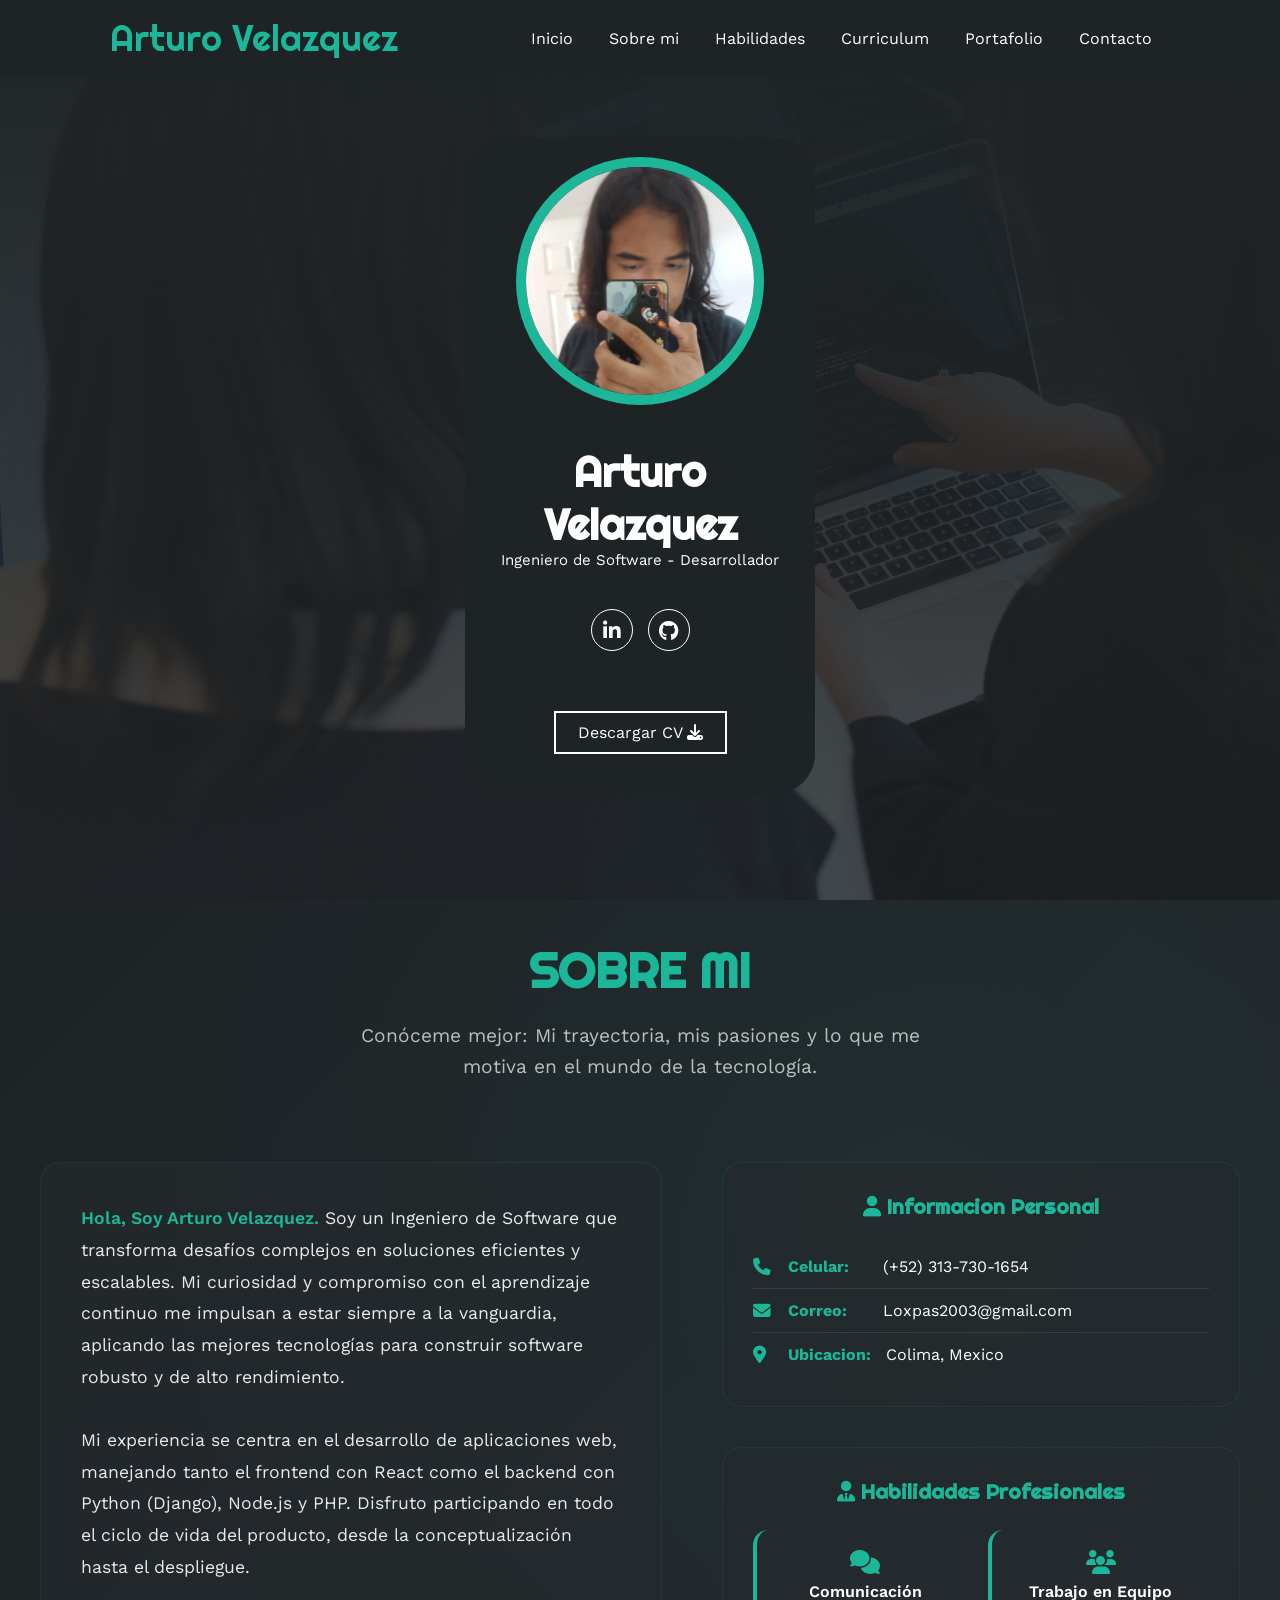
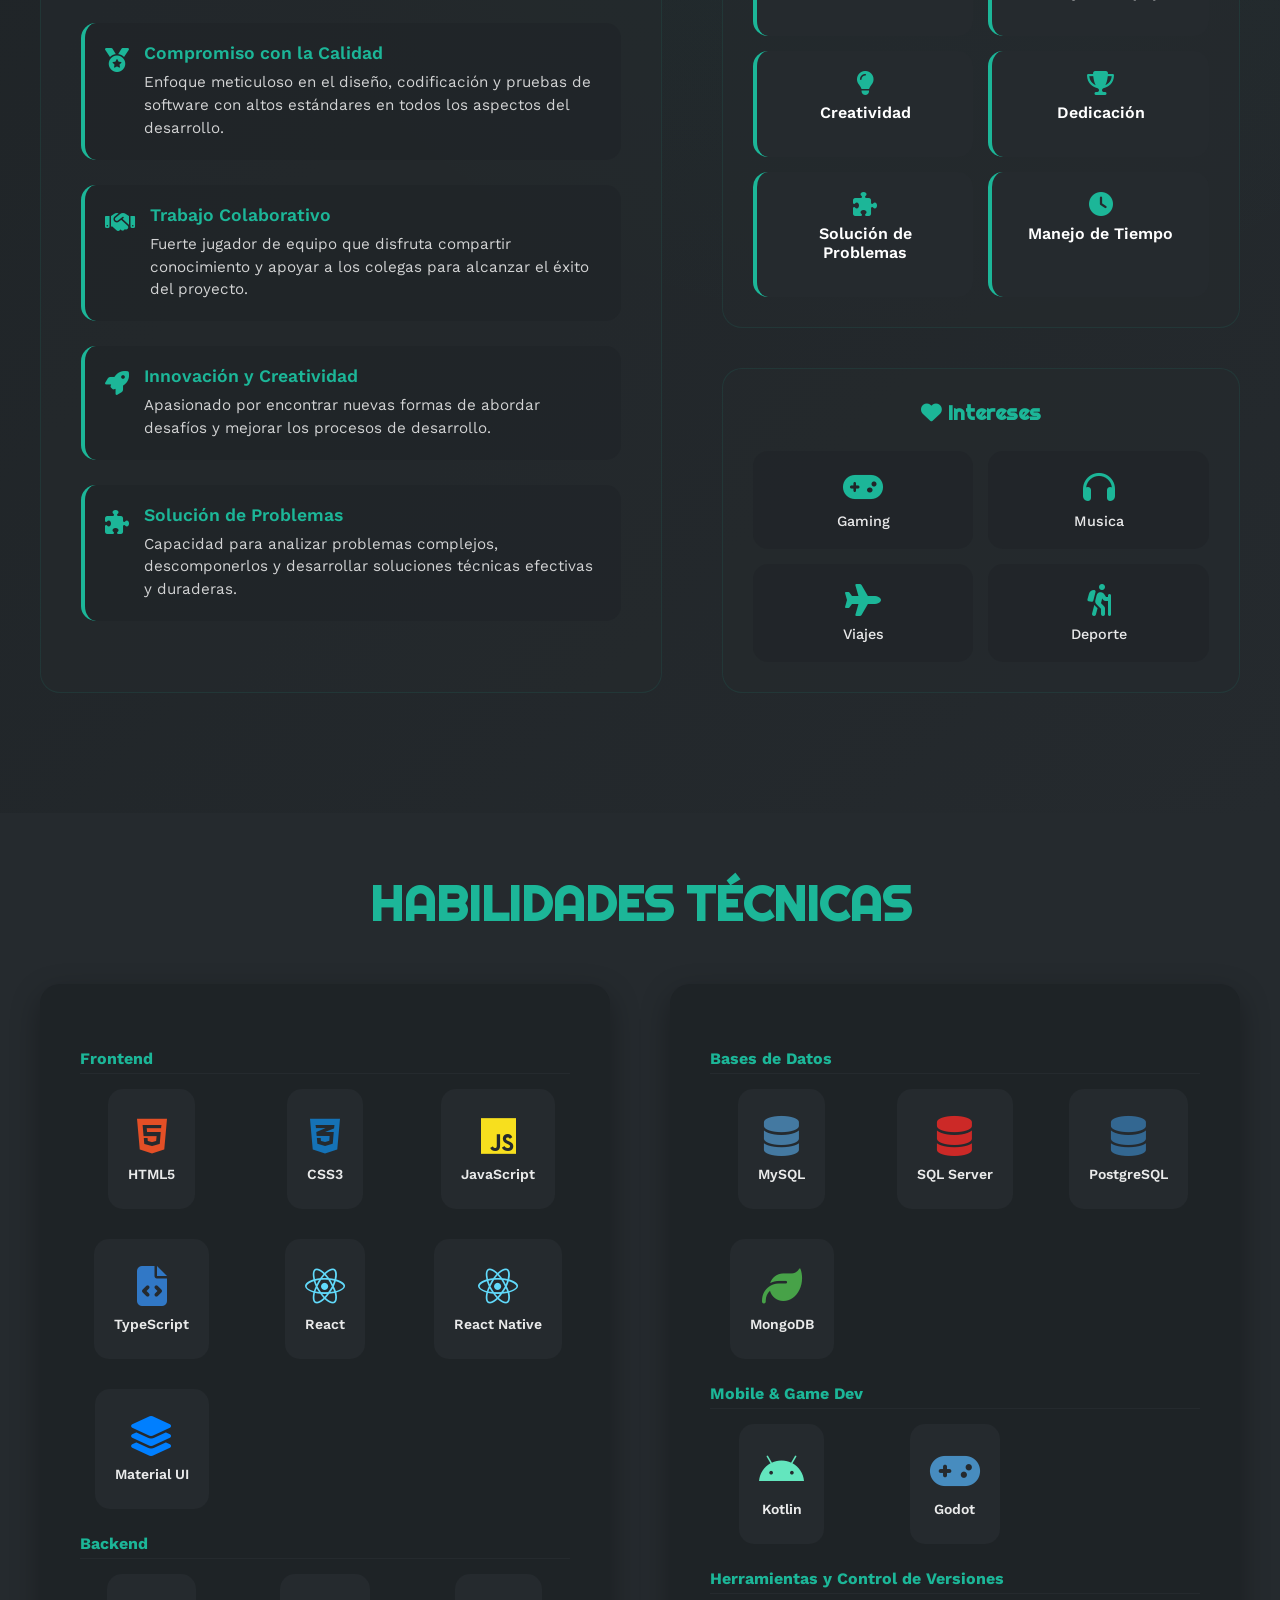
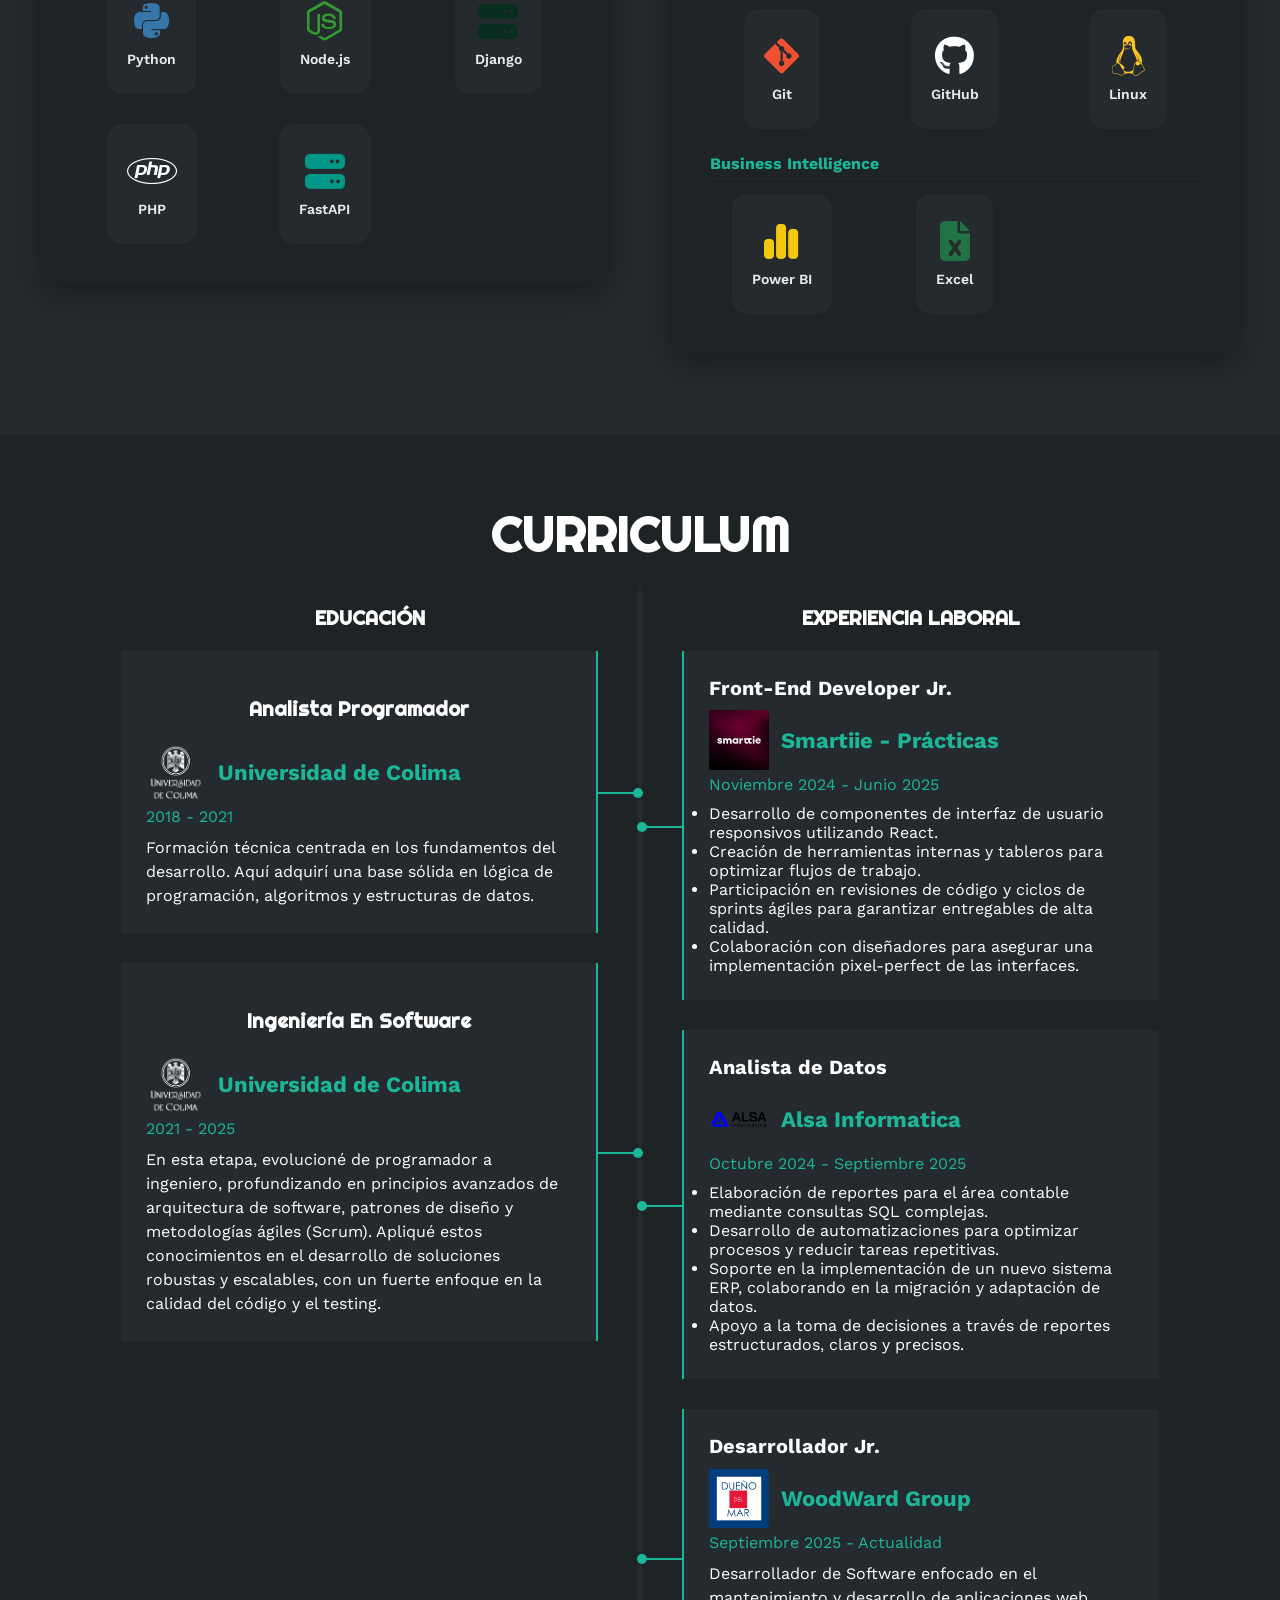
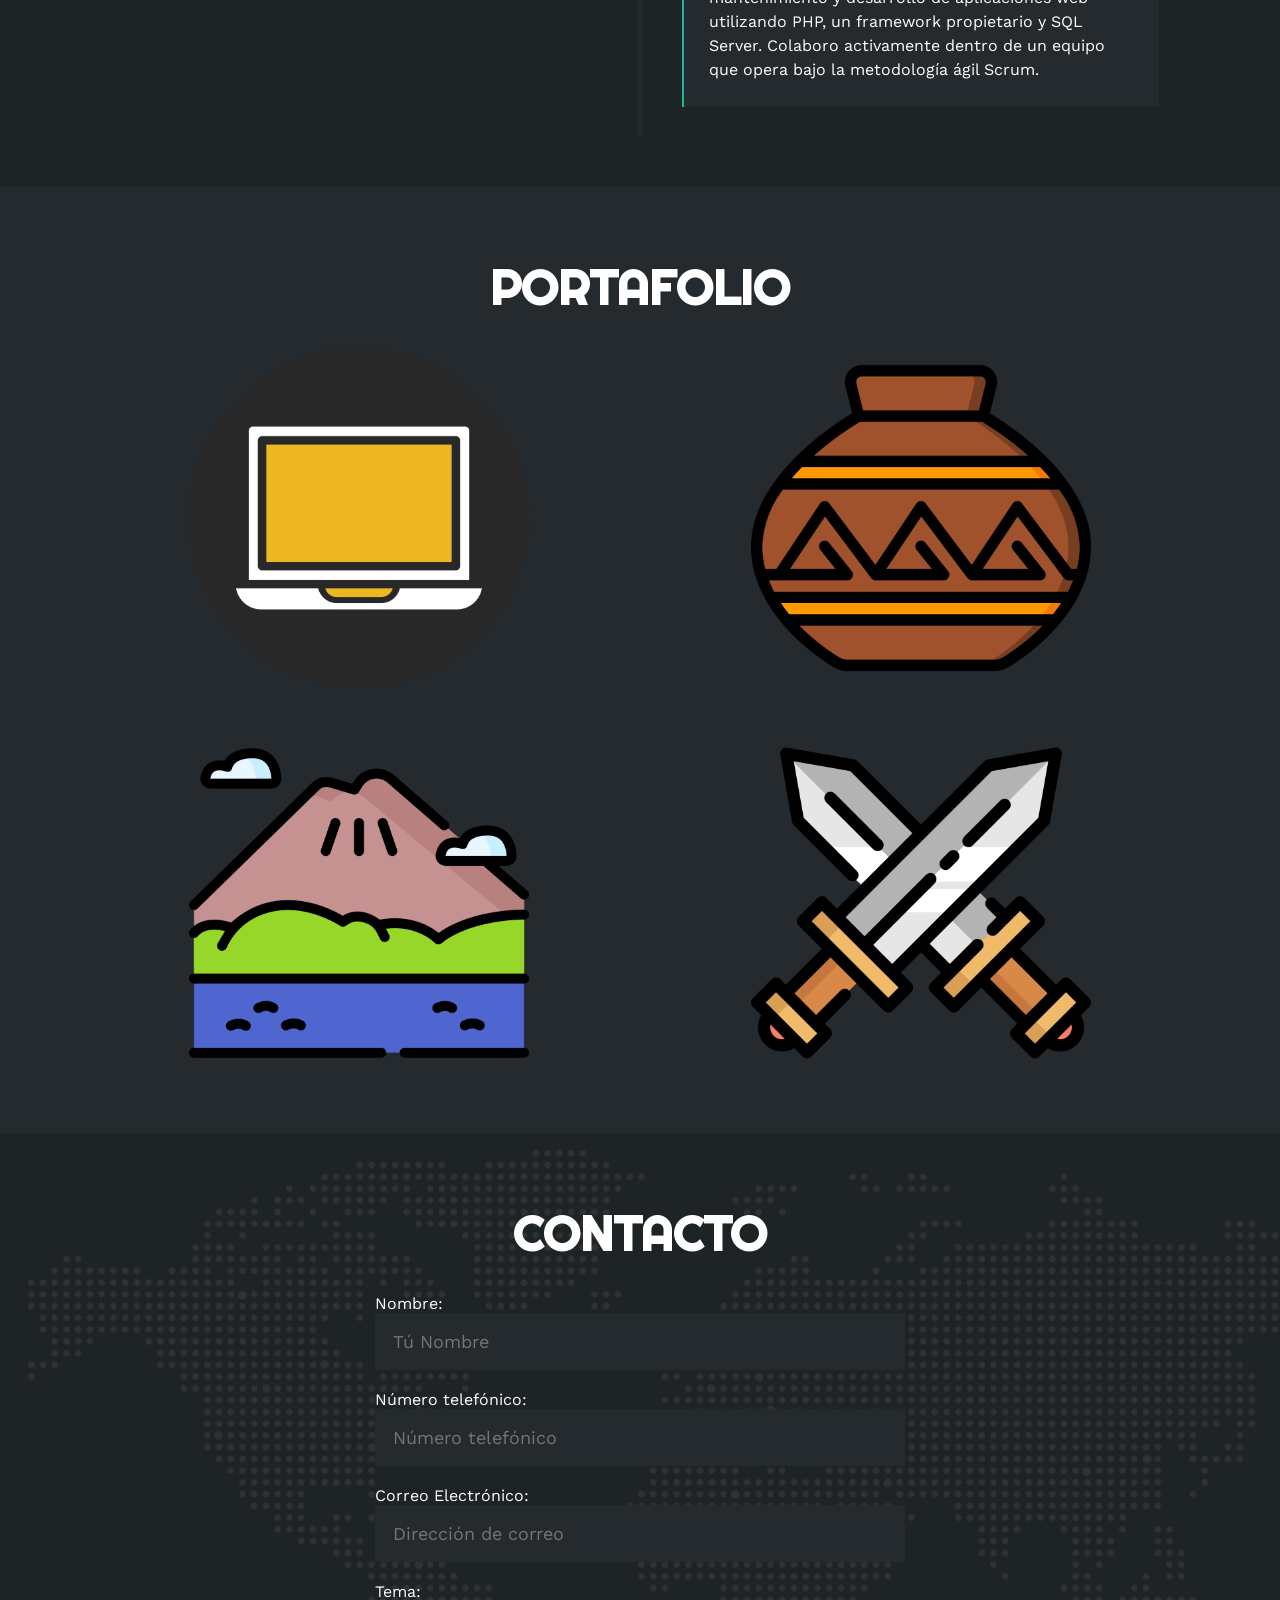
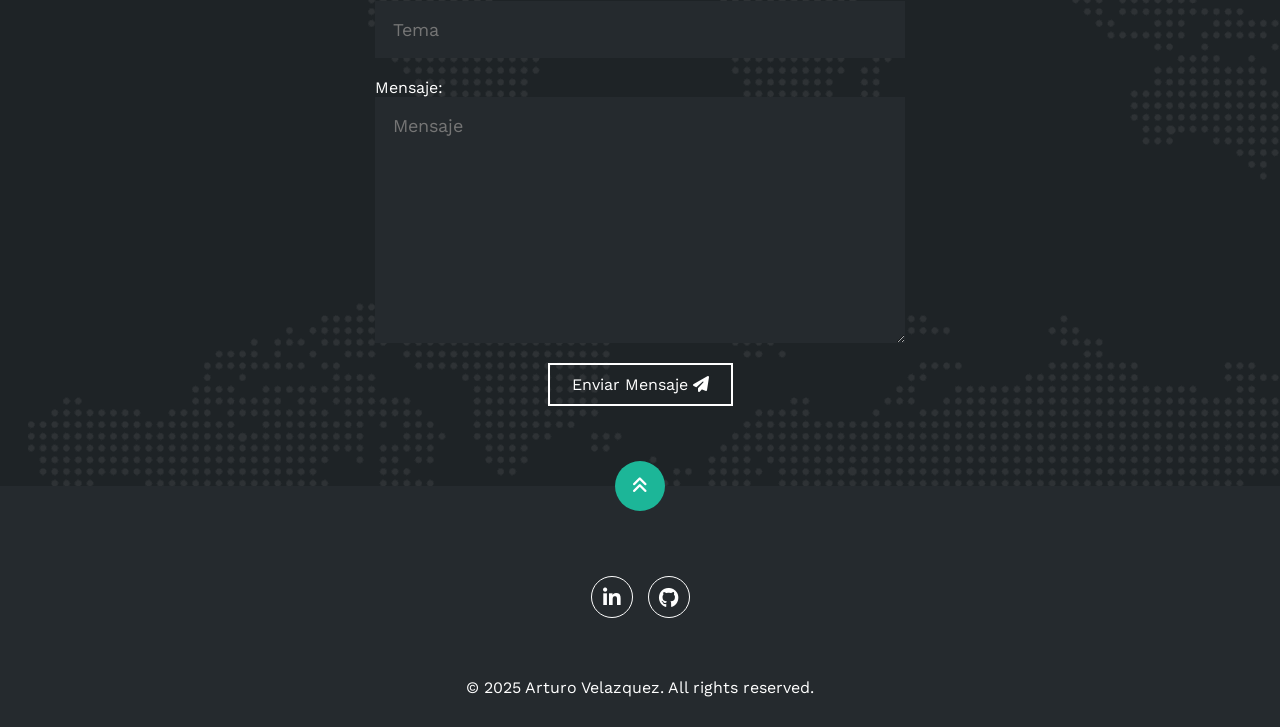
==== commit b8bd3cd9: "Se agrego PHP" ====
--- a/index.html
+++ b/index.html
@@ -235,6 +235,7 @@
                         <div class="skill-item"><i class="fa-brands fa-python icon-python"></i><span>Python</span></div>
                         <div class="skill-item"><i class="fa-brands fa-node-js icon-node"></i><span>Node.js</span></div>
                         <div class="skill-item"><i class="fa-solid fa-server icon-django"></i><span>Django</span></div>
+                        <div class="skill-item"><i class="fa-brands fa-php icon-php"></i><span>PHP</span></div>
                         <div class="skill-item"><i class="fa-solid fa-server icon-fastapi"></i><span>FastAPI</span>
                         </div>
                     </div>
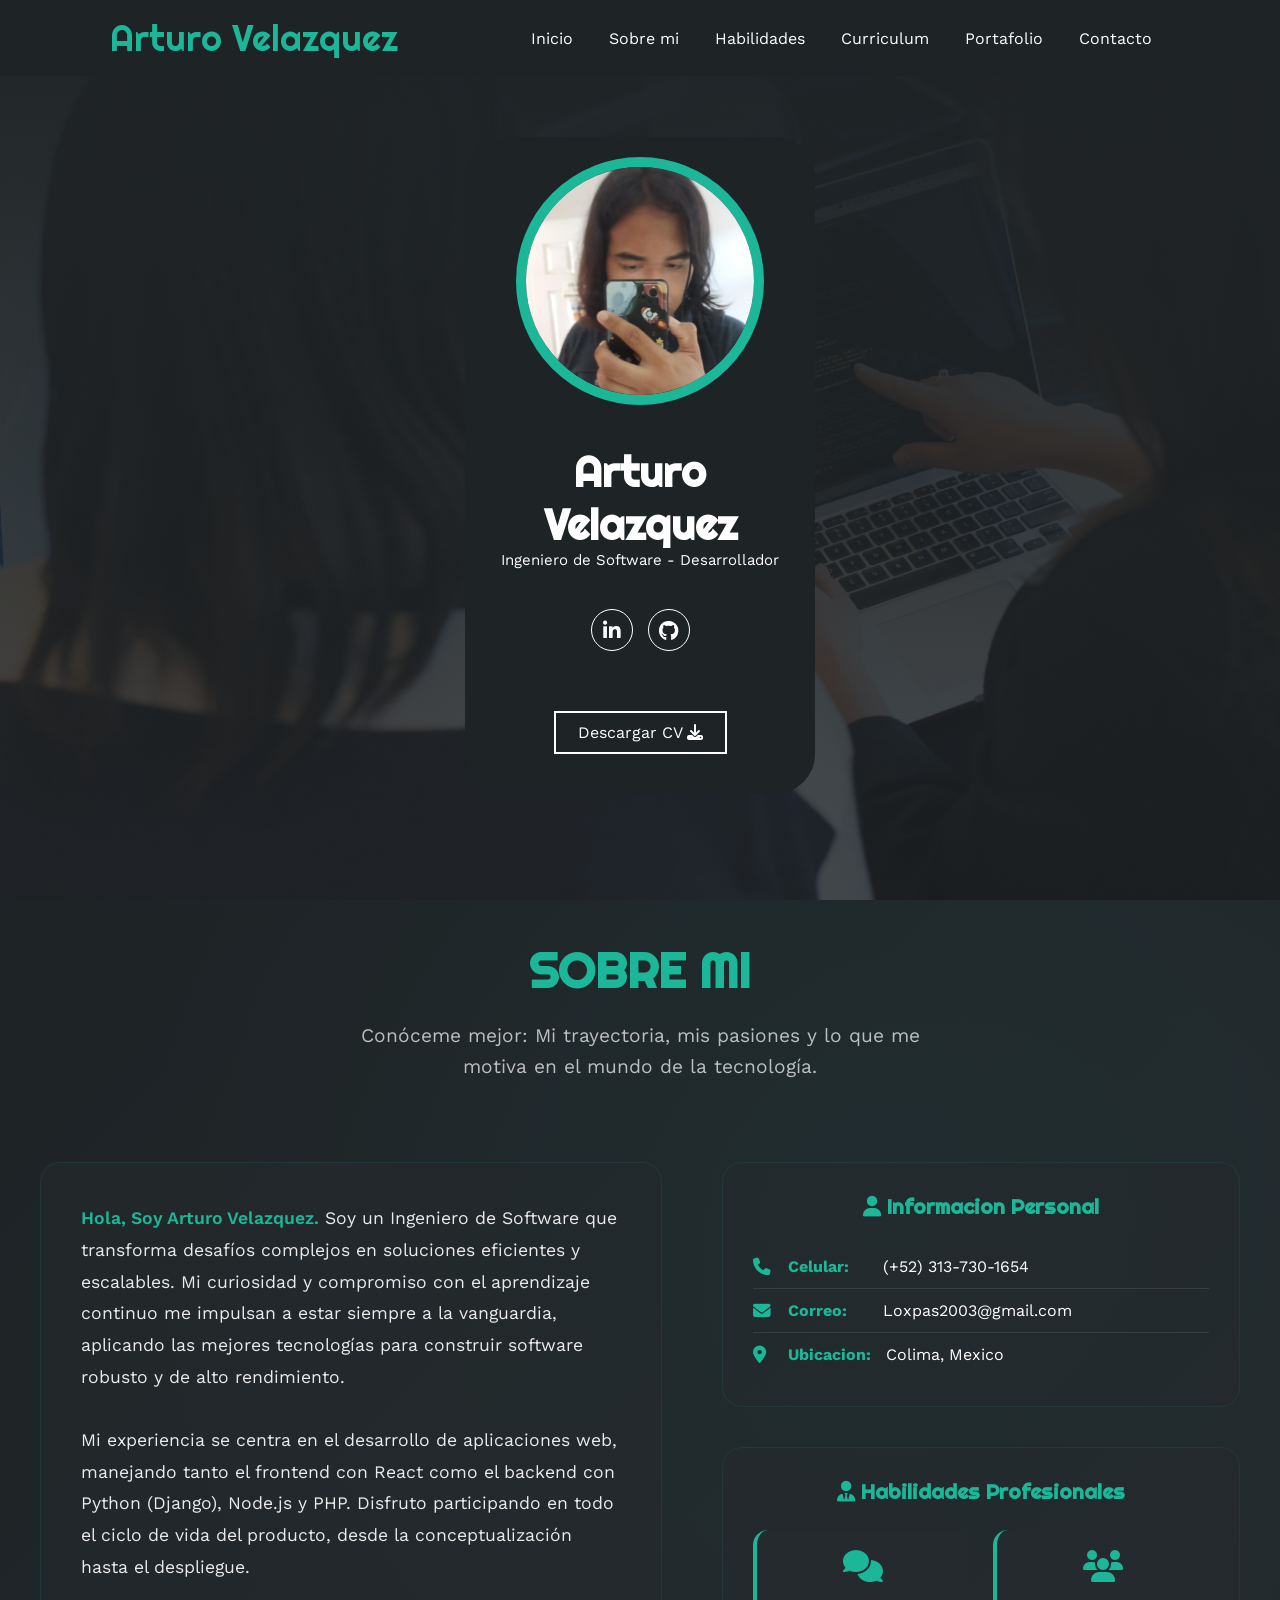
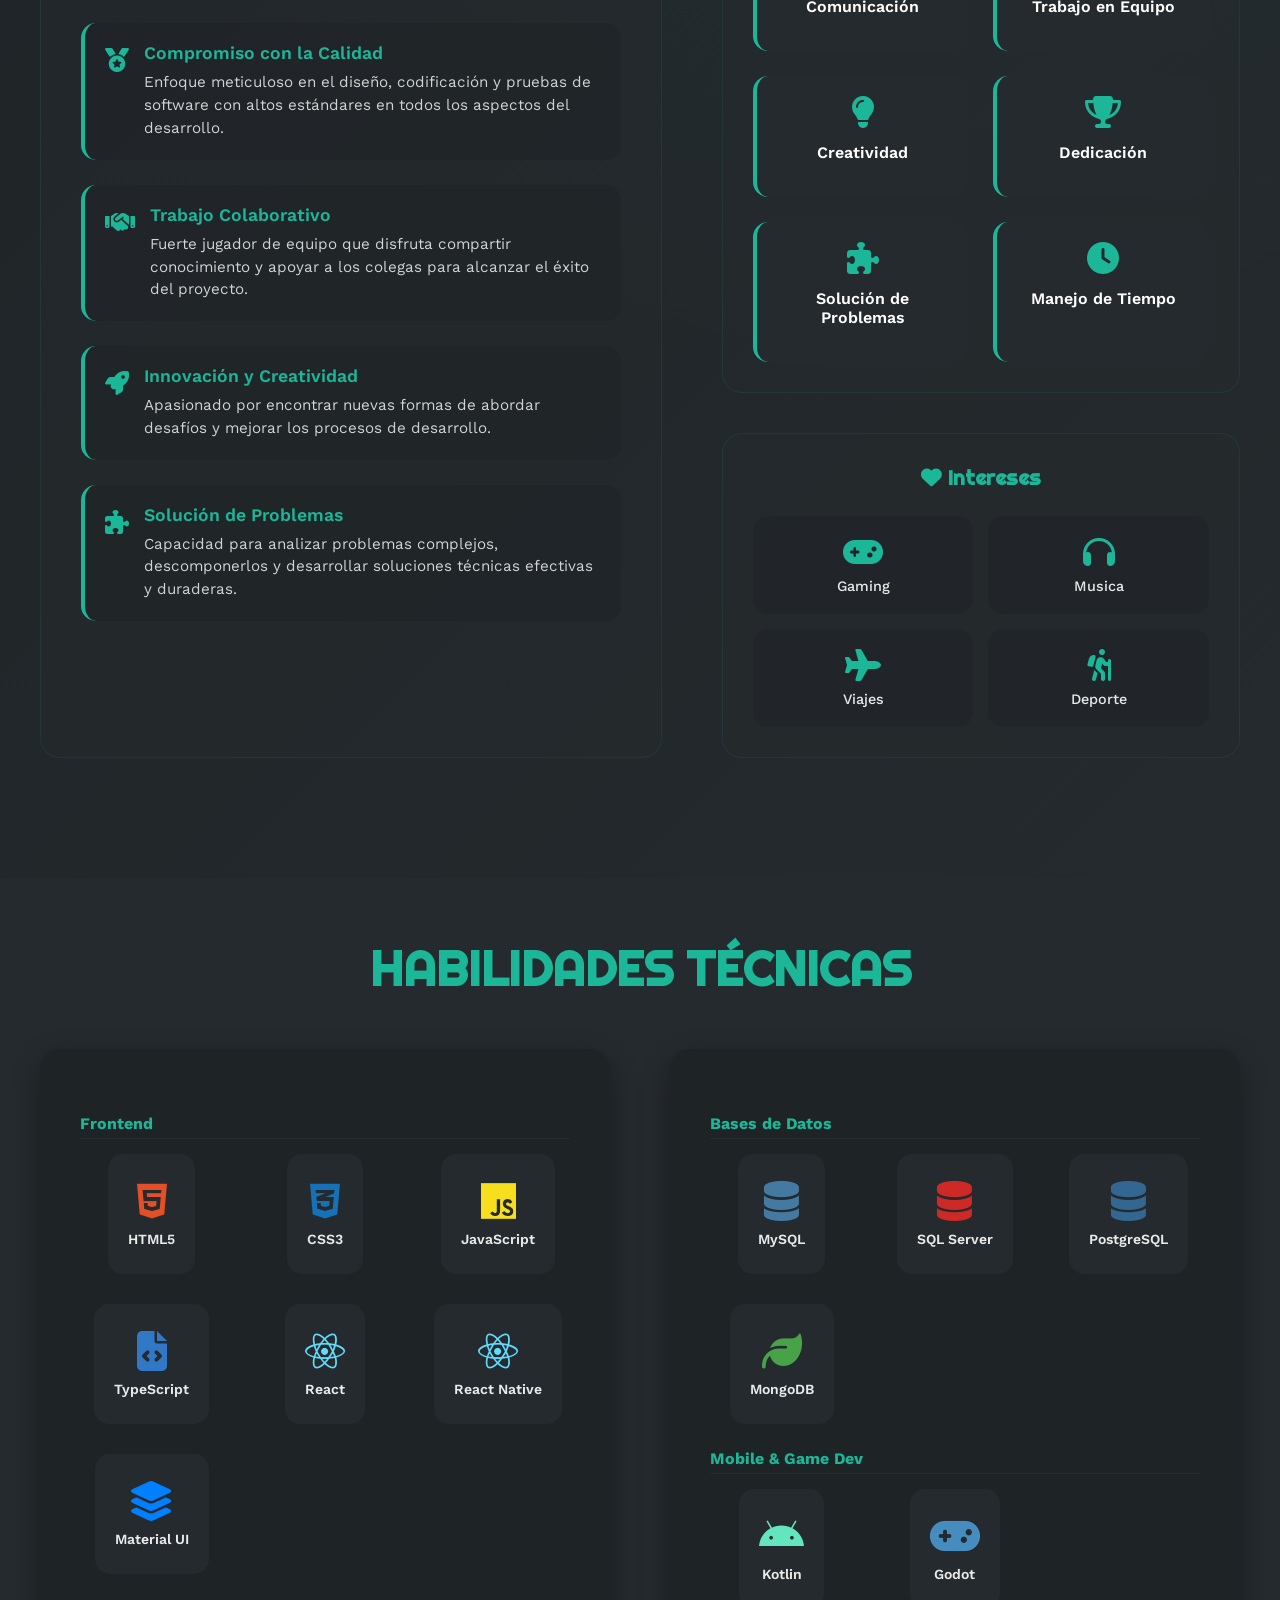
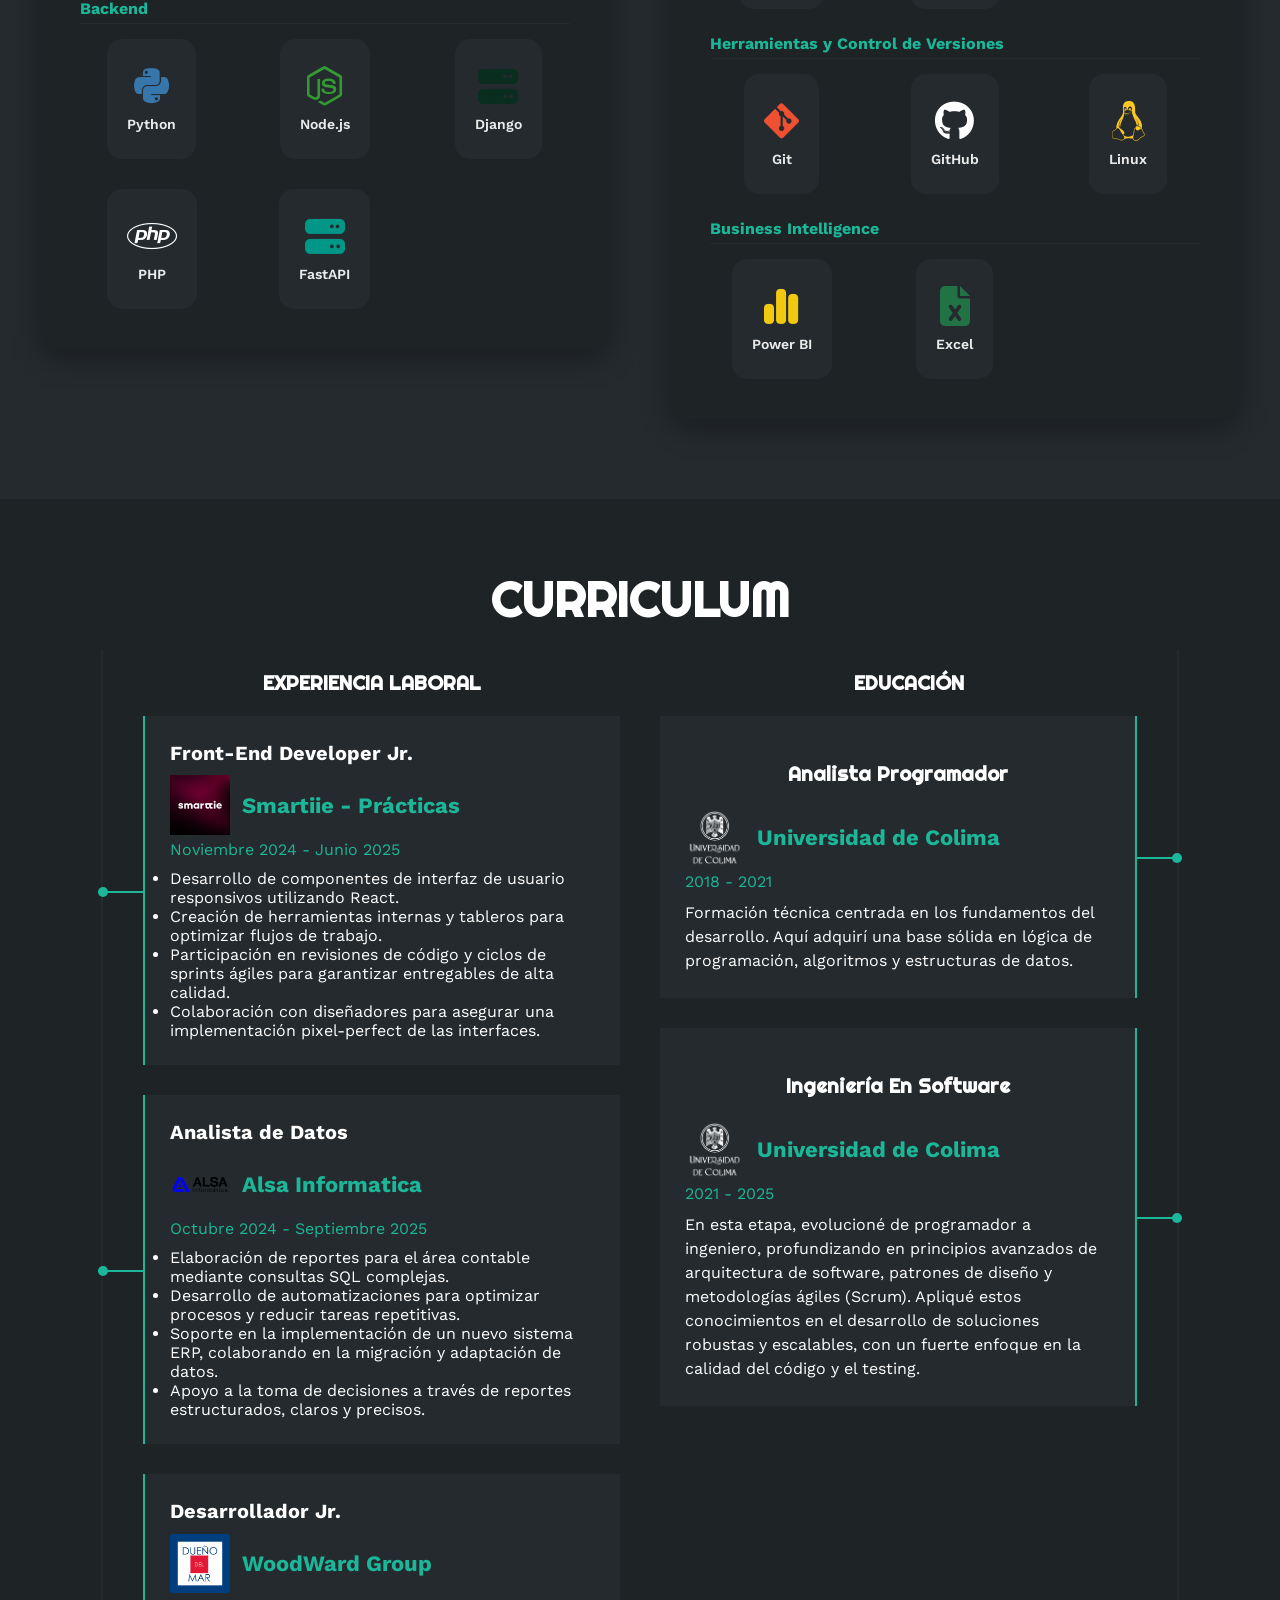
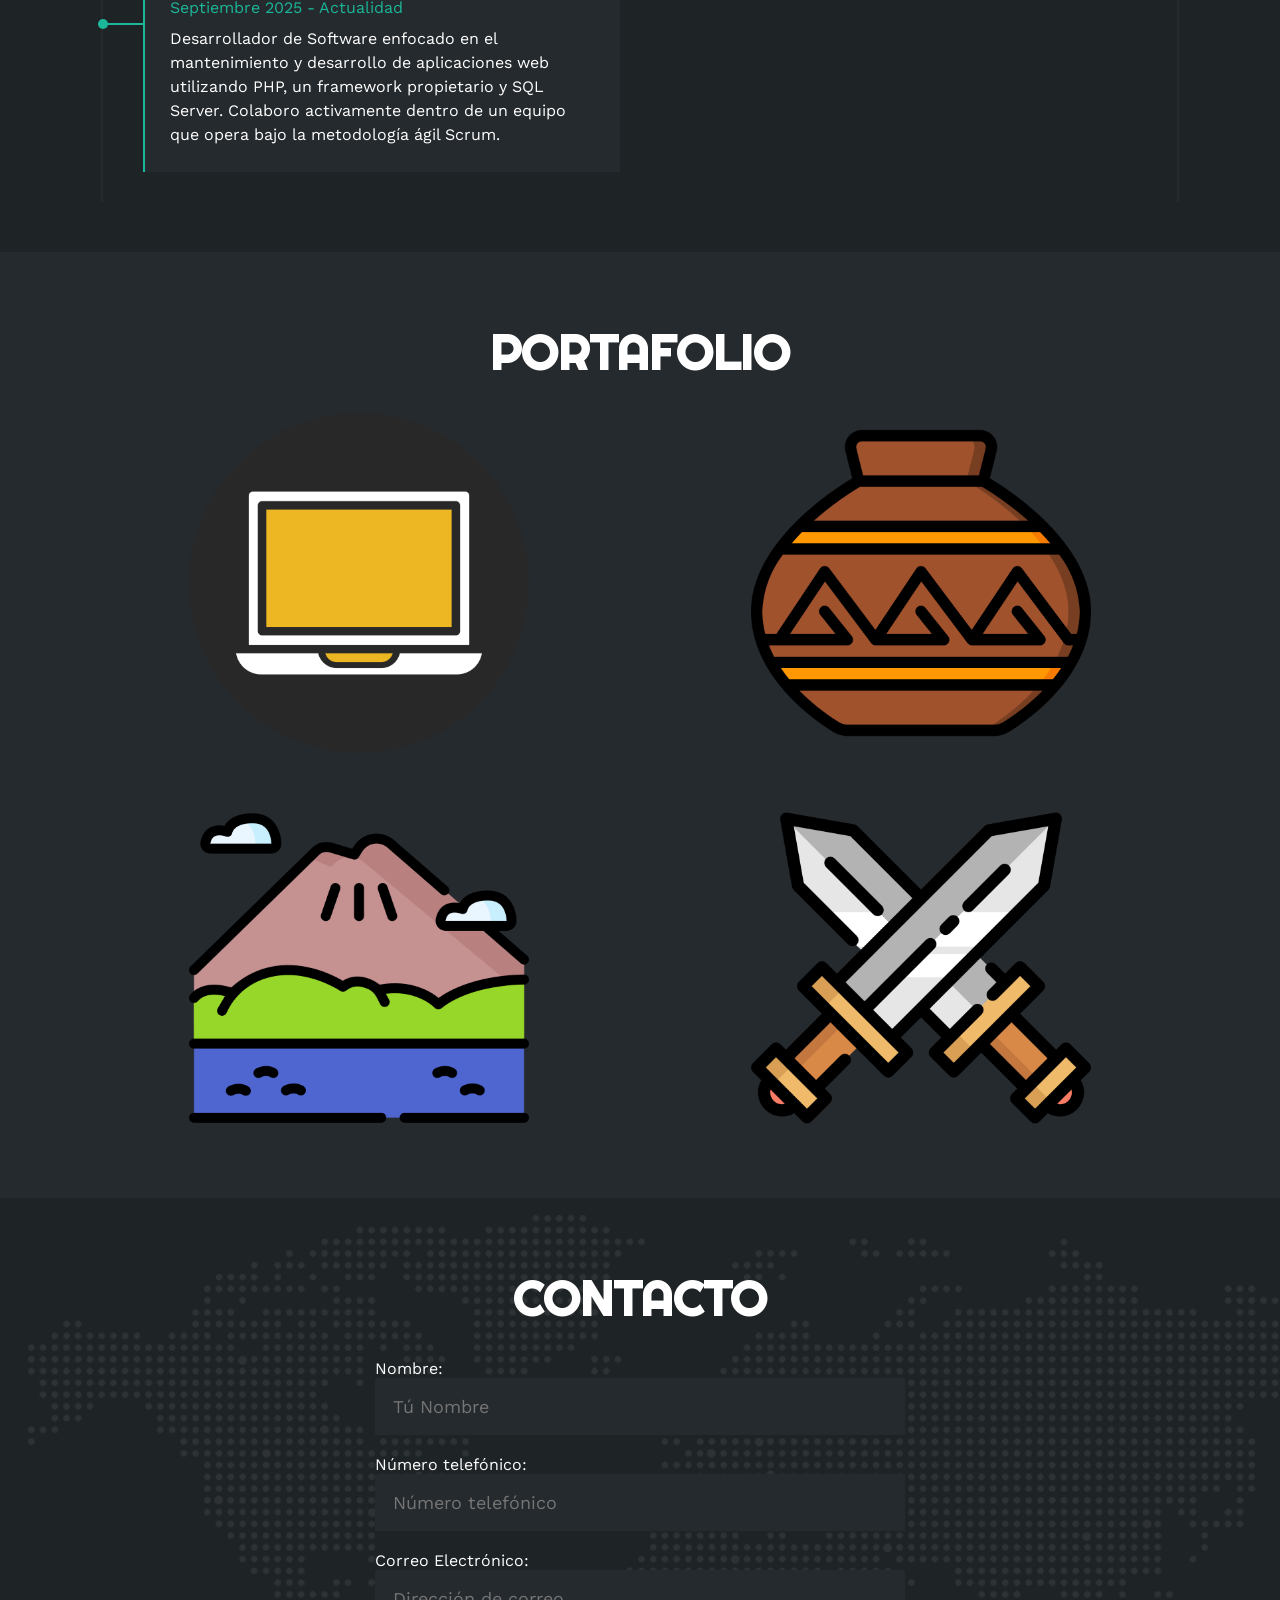
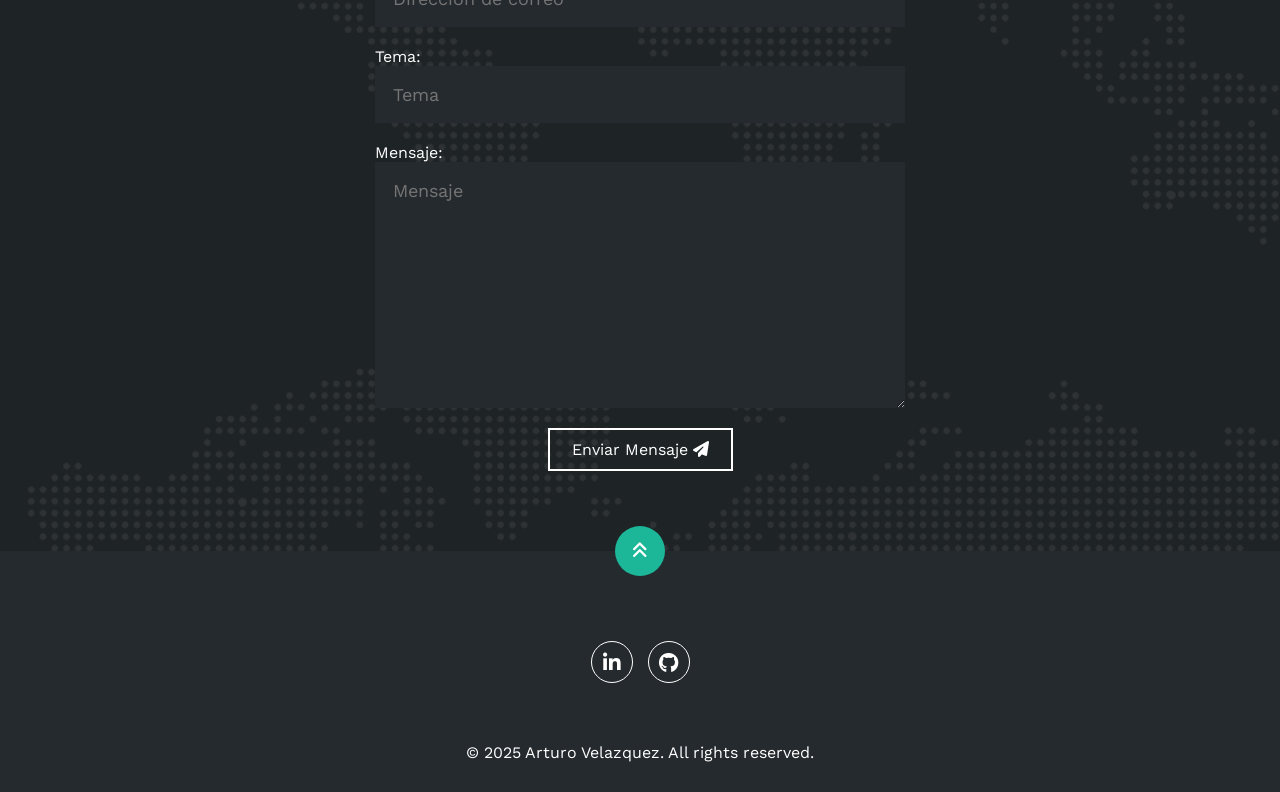
==== commit 548d61a0: "Reorganize education section in index.html Cambio inverso cronologico" ====
--- a/index.html
+++ b/index.html
@@ -285,38 +285,7 @@
         <div class="contenido-seccion">
             <h1>CURRICULUM</h1>
             <div class="fila">
-                <div class="col izquierda">
-                    <h2>EDUCACIÓN</h2>
-                    <div class="item izq">
-                        <h2>Analista Programador</h2>
-                        <div class="institucion">
-                            <img src="img/udcLogo.png" alt="Logo Universidad de Colima">
-                            <span class="casa">Universidad de Colima</span>
-                        </div>
-                        <span class="fecha">2018 - 2021</span>
-                        <p>Formación técnica centrada en los fundamentos del desarrollo. Aquí adquirí una base sólida en
-                            lógica de programación, algoritmos y estructuras de datos.</p>
-                        <div class="conectori">
-                            <div class="circuloi"></div>
-                        </div>
-                    </div>
-                    <div class="item izq">
-                        <h2>Ingeniería En Software</h2>
-                        <div class="institucion">
-                            <img src="img/udcLogo.png" alt="Logo Universidad de Colima">
-                            <span class="casa">Universidad de Colima</span>
-                        </div>
-                        <span class="fecha">2021 - 2025</span>
-                        <p>En esta etapa, evolucioné de programador a ingeniero, profundizando en principios avanzados
-                            de arquitectura de software, patrones de diseño y metodologías ágiles (Scrum). Apliqué estos
-                            conocimientos en el desarrollo de soluciones robustas y escalables, con un fuerte enfoque en
-                            la calidad del código y el testing.</p>
-                        <div class="conectori">
-                            <div class="circuloi"></div>
-                        </div>
-                    </div>
-                </div>
-
+                
                 <div class="col derecha">
                     <h2>EXPERIENCIA LABORAL</h2>
                     <div class="item der">
@@ -373,6 +342,39 @@
                         </div>
                     </div>
                 </div>
+    
+                <div class="col izquierda">
+                    <h2>EDUCACIÓN</h2>
+                    <div class="item izq">
+                        <h2>Analista Programador</h2>
+                        <div class="institucion">
+                            <img src="img/udcLogo.png" alt="Logo Universidad de Colima">
+                            <span class="casa">Universidad de Colima</span>
+                        </div>
+                        <span class="fecha">2018 - 2021</span>
+                        <p>Formación técnica centrada en los fundamentos del desarrollo. Aquí adquirí una base sólida en
+                            lógica de programación, algoritmos y estructuras de datos.</p>
+                        <div class="conectori">
+                            <div class="circuloi"></div>
+                        </div>
+                    </div>
+                    <div class="item izq">
+                        <h2>Ingeniería En Software</h2>
+                        <div class="institucion">
+                            <img src="img/udcLogo.png" alt="Logo Universidad de Colima">
+                            <span class="casa">Universidad de Colima</span>
+                        </div>
+                        <span class="fecha">2021 - 2025</span>
+                        <p>En esta etapa, evolucioné de programador a ingeniero, profundizando en principios avanzados
+                            de arquitectura de software, patrones de diseño y metodologías ágiles (Scrum). Apliqué estos
+                            conocimientos en el desarrollo de soluciones robustas y escalables, con un fuerte enfoque en
+                            la calidad del código y el testing.</p>
+                        <div class="conectori">
+                            <div class="circuloi"></div>
+                        </div>
+                    </div>
+                </div>
+                
             </div>
         </div>
     </section>
--- a/estilo.css
+++ b/estilo.css
@@ -10,6 +10,7 @@
 html {
     /* me permite deslizar cuando hago clic en los links del menu */
     scroll-behavior: smooth;
+    overflow-x: hidden;
 }
 
 /* MENU */
@@ -373,55 +374,142 @@
     color: rgba(255, 255, 255, 0.9);
 }
 
-/* RESPONSIVE */
+@media screen and (max-width: 980px) {
+
+    /* --- MENÚ HAMBURGUESA --- */
+    nav {
+        display: none;
+    }
+
+    .nav-responsive {
+        display: block;
+    }
+
+    nav.responsive {
+        display: block;
+        position: absolute;
+        right: 0;
+        top: 75px;
+        background-color: #252A2E;
+        width: 180px;
+    }
+
+    nav.responsive ul {
+        display: block !important;
+    }
+
+    nav.responsive ul li {
+        border-bottom: 1px solid #fff;
+        padding: 10px 0;
+    }
+}
+
 @media screen and (max-width: 768px) {
-    .hero-container {
-        grid-template-columns: 1fr;
-        text-align: center;
-        gap: 40px;
-    }
-
-    .hero-content h1 {
-        font-size: 2.5rem;
-    }
-
+    /* --- AJUSTES GENERALES PARA TABLET --- */
+
+    /* SECCIÓN SOBRE MI */
     .about-content {
         grid-template-columns: 1fr;
         gap: 40px;
     }
 
-    .hero-buttons {
-        justify-content: center;
+    .about-header h2 {
+        font-size: 2.2rem;
+    }
+
+    .about-text,
+    .info-card {
+        padding: 25px 20px;
+    }
+
+    .personal-info li {
+        flex-direction: column;
+        align-items: flex-start;
+        gap: 5px;
+    }
+
+    .personal-info strong {
+        min-width: unset;
     }
 
     .interests-grid {
         grid-template-columns: repeat(2, 1fr);
     }
 
-    .about-header h2 {
-        font-size: 2.2rem;
-    }
-}
+    /* SECCIÓN HABILIDADES */
+    .skills-container {
+        grid-template-columns: 1fr;
+        gap: 40px;
+    }
+
+    .tech-grid {
+        grid-template-columns: repeat(2, 1fr);
+        gap: 20px;
+    }
+
+    .prof-grid {
+        grid-template-columns: 1fr;
+        gap: 20px;
+    }
+
+    .skills h2 {
+        font-size: 36px;
+    }
+}
+
+@media screen and (max-width: 700px) {
+    /* --- AJUSTES PARA MÓVILES (SOLUCIÓN AL OVERFLOW) --- */
+
+    /* SECCIÓN CURRICULUM */
+    .curriculum .fila {
+        display: block;
+        /* Apila las columnas */
+    }
+
+    .curriculum .fila .col {
+        width: 100%;
+        /* Ocupan todo el ancho */
+        padding: 0 10px;
+        margin: 0;
+        border: none;
+    }
+
+    .curriculum .fila .item {
+        margin: 30px 0;
+    }
+
+    /* Ocultamos los conectores que causan el desbordamiento */
+    .curriculum .fila .item .conectori,
+    .curriculum .fila .item .conectord {
+        display: none;
+    }
+
+    /* SECCIÓN PORTAFOLIO */
+    .portfolio .galeria {
+        display: block;
+        width: 100%;
+    }
+
+    .portfolio .galeria .proyecto {
+        max-width: 100%;
+    }
+
+    /* SECCIÓN CONTACTO */
+    .contacto .fila {
+        display: block;
+    }
+
+    .contacto .fila .col {
+        width: 100%;
+    }
+}
+
 
 @media screen and (max-width: 480px) {
-    .hero-image img {
-        width: 220px;
-        height: 220px;
-    }
-
-    .hero-content h1 {
-        font-size: 2rem;
-    }
-
-    .hero-buttons {
-        flex-direction: column;
-        align-items: center;
-    }
-
-    .btn-primary,
-    .btn-secondary {
-        width: 100%;
-        max-width: 250px;
+
+    /* --- AJUSTES FINALES PARA MÓVILES PEQUEÑOS --- */
+    .tech-grid {
+        grid-template-columns: 1fr;
     }
 
     .interests-grid {
@@ -429,46 +517,7 @@
     }
 }
 
-.nav-responsive {
-    display: none;
-}
-
-@media screen and (max-width: 980px) {
-    nav {
-        display: none;
-    }
-
-    .nav-responsive {
-        display: block;
-    }
-}
-
-/* Ajustes para la nueva sección de Habilidades Profesionales */
-.info-card .prof-grid {
-    display: grid;
-    grid-template-columns: repeat(2, 1fr);
-    /* 2 columnas */
-    gap: 15px;
-    /* Espacio entre items */
-    margin-top: 15px;
-}
-
-.info-card .prof-skill-item {
-    text-align: center;
-    font-size: 14px;
-    font-weight: 600;
-}
-
-.info-card .prof-skill-item i {
-    display: block;
-    /* El icono arriba */
-    font-size: 1.5rem;
-    /* Tamaño del icono */
-    margin-bottom: 8px;
-    /* Espacio debajo del icono */
-}
-
-/* Color para los iconos de habilidades profesionales */
+/* Color para los iconos de Habilidades Profesionales */
 .prof-icon {
     color: #1CB698;
 }
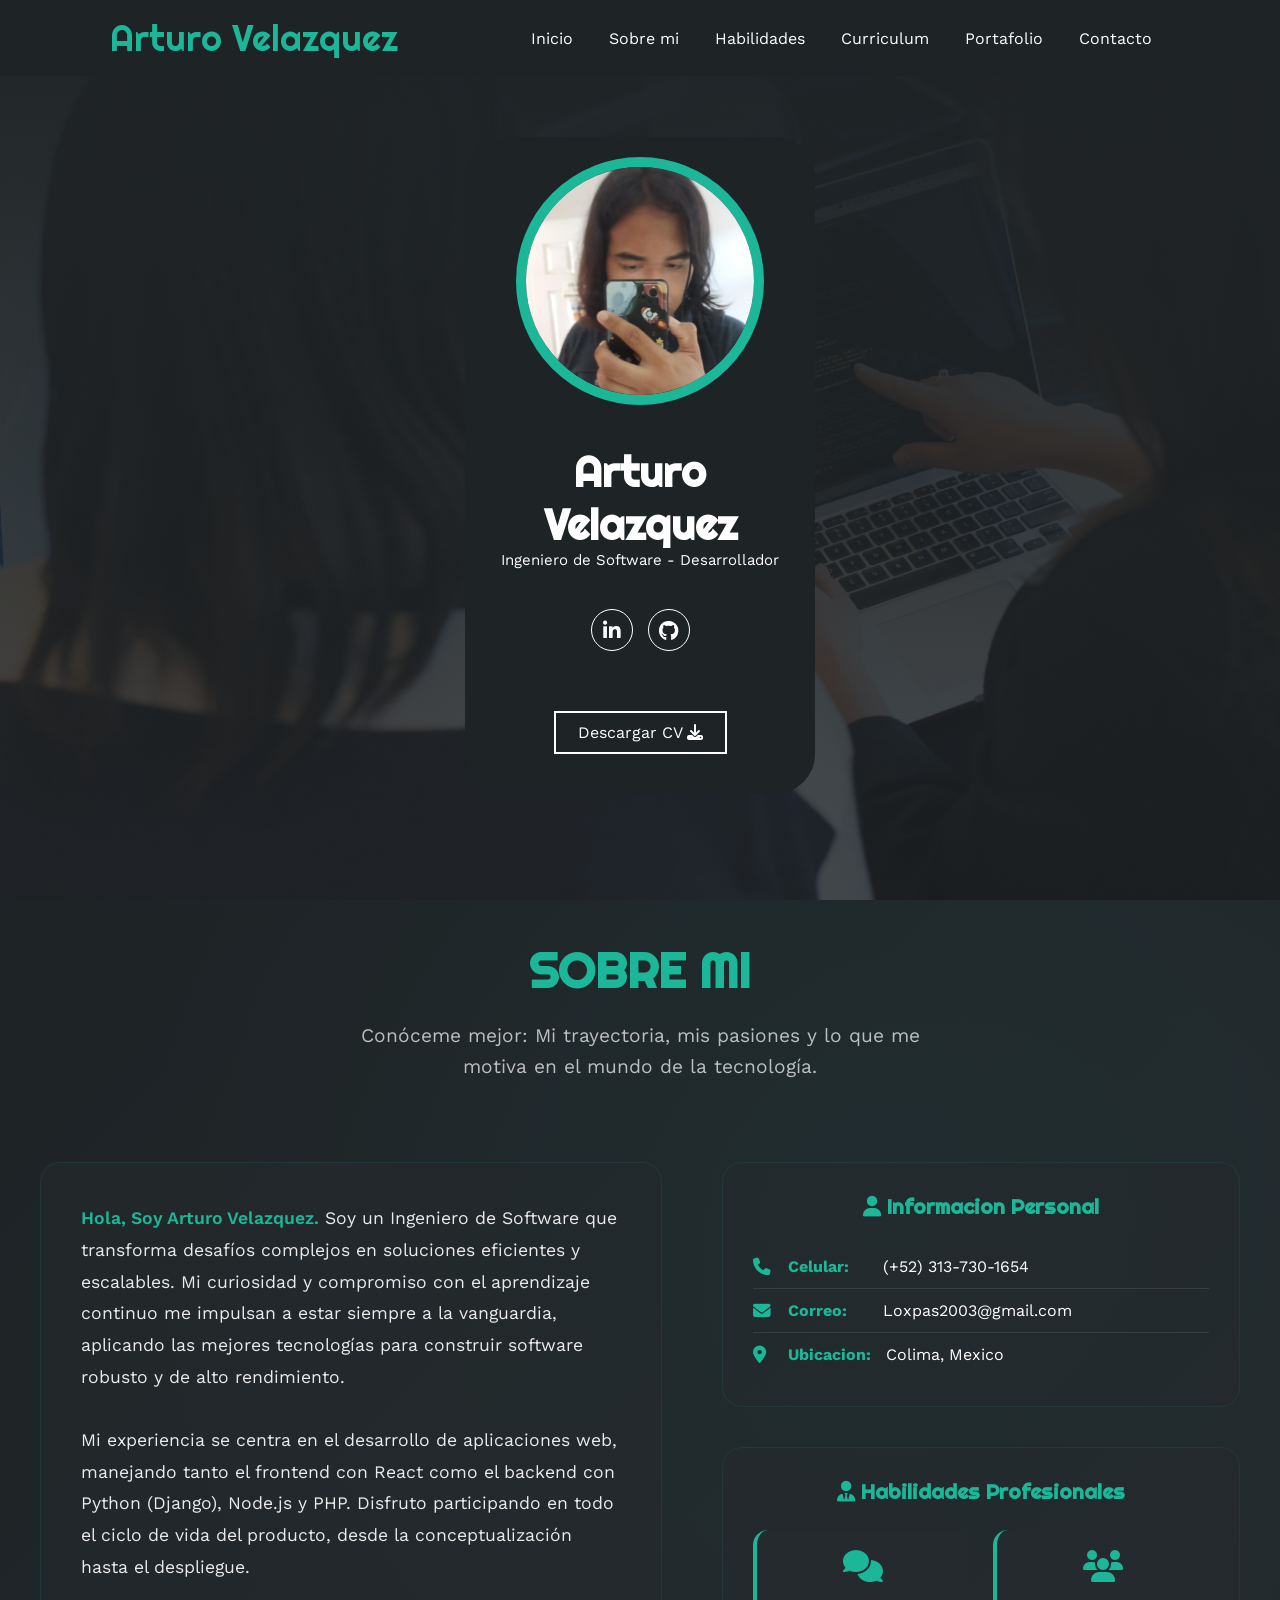
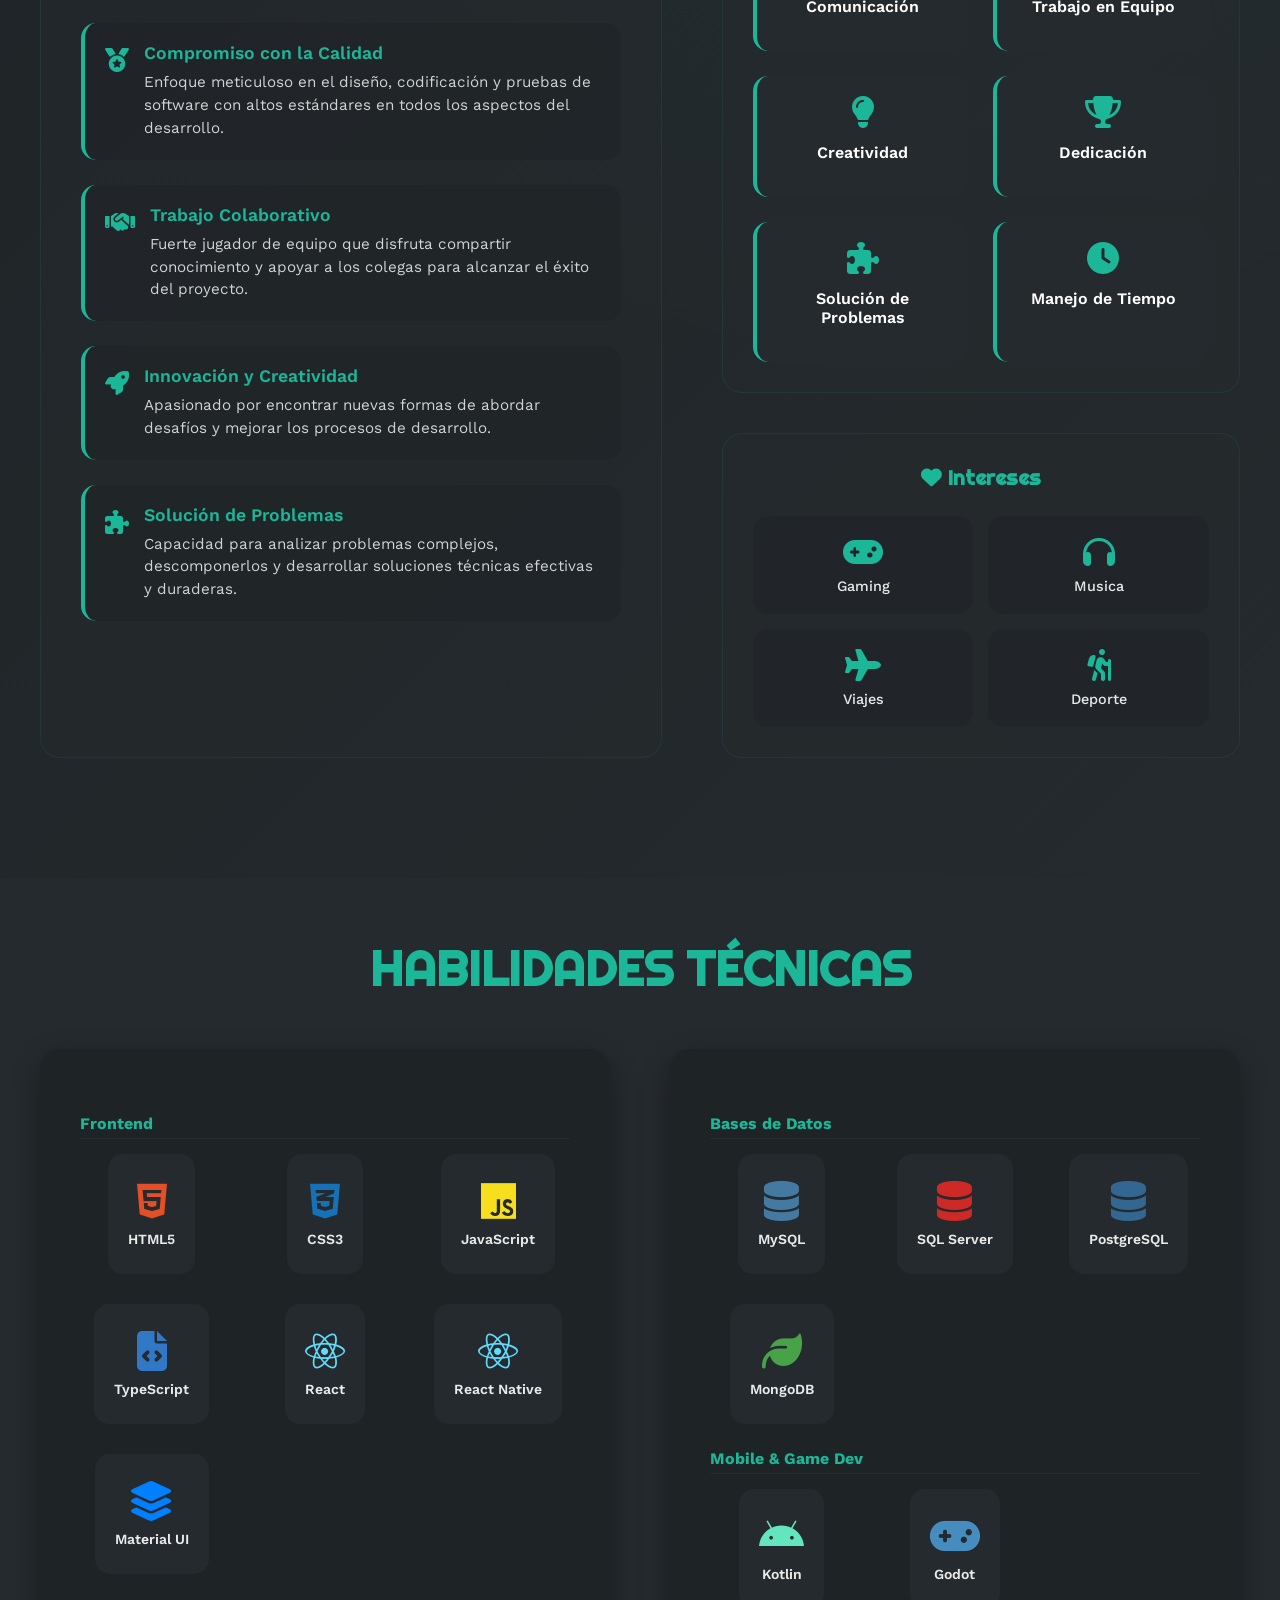
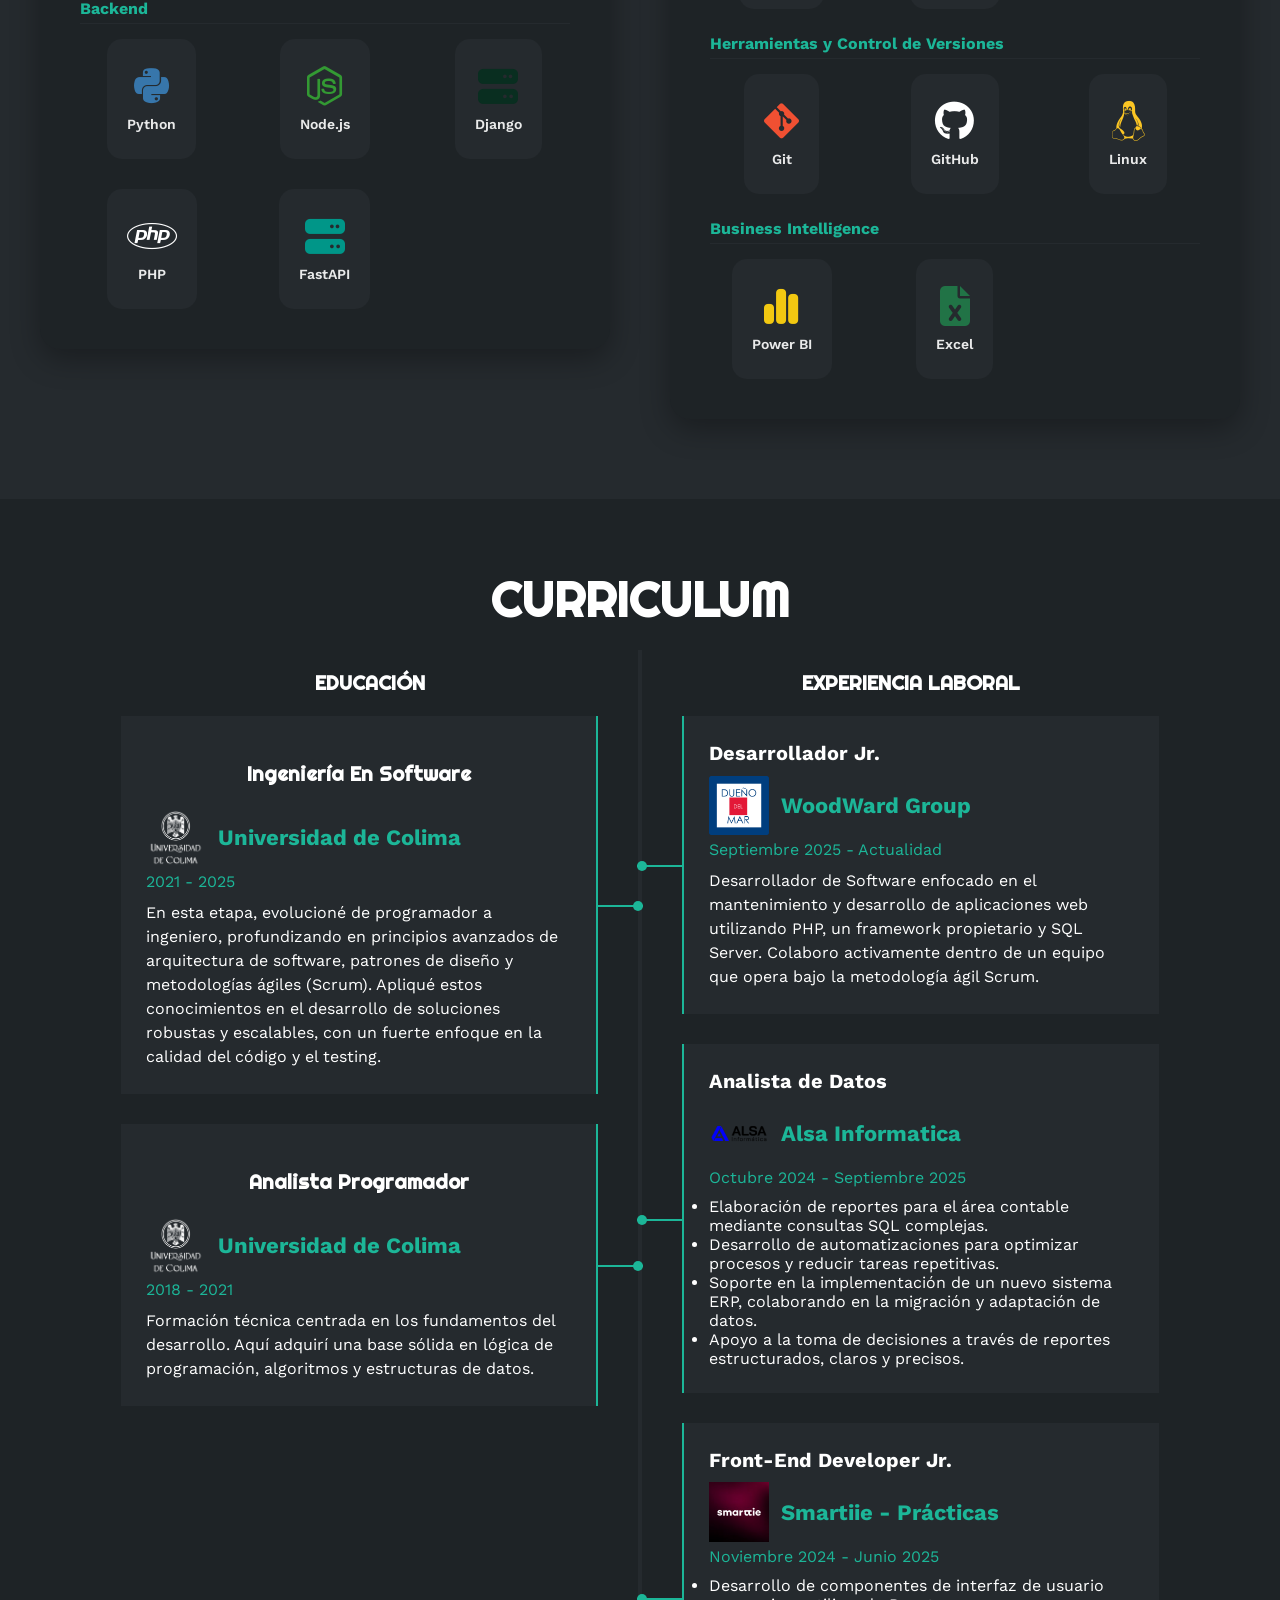
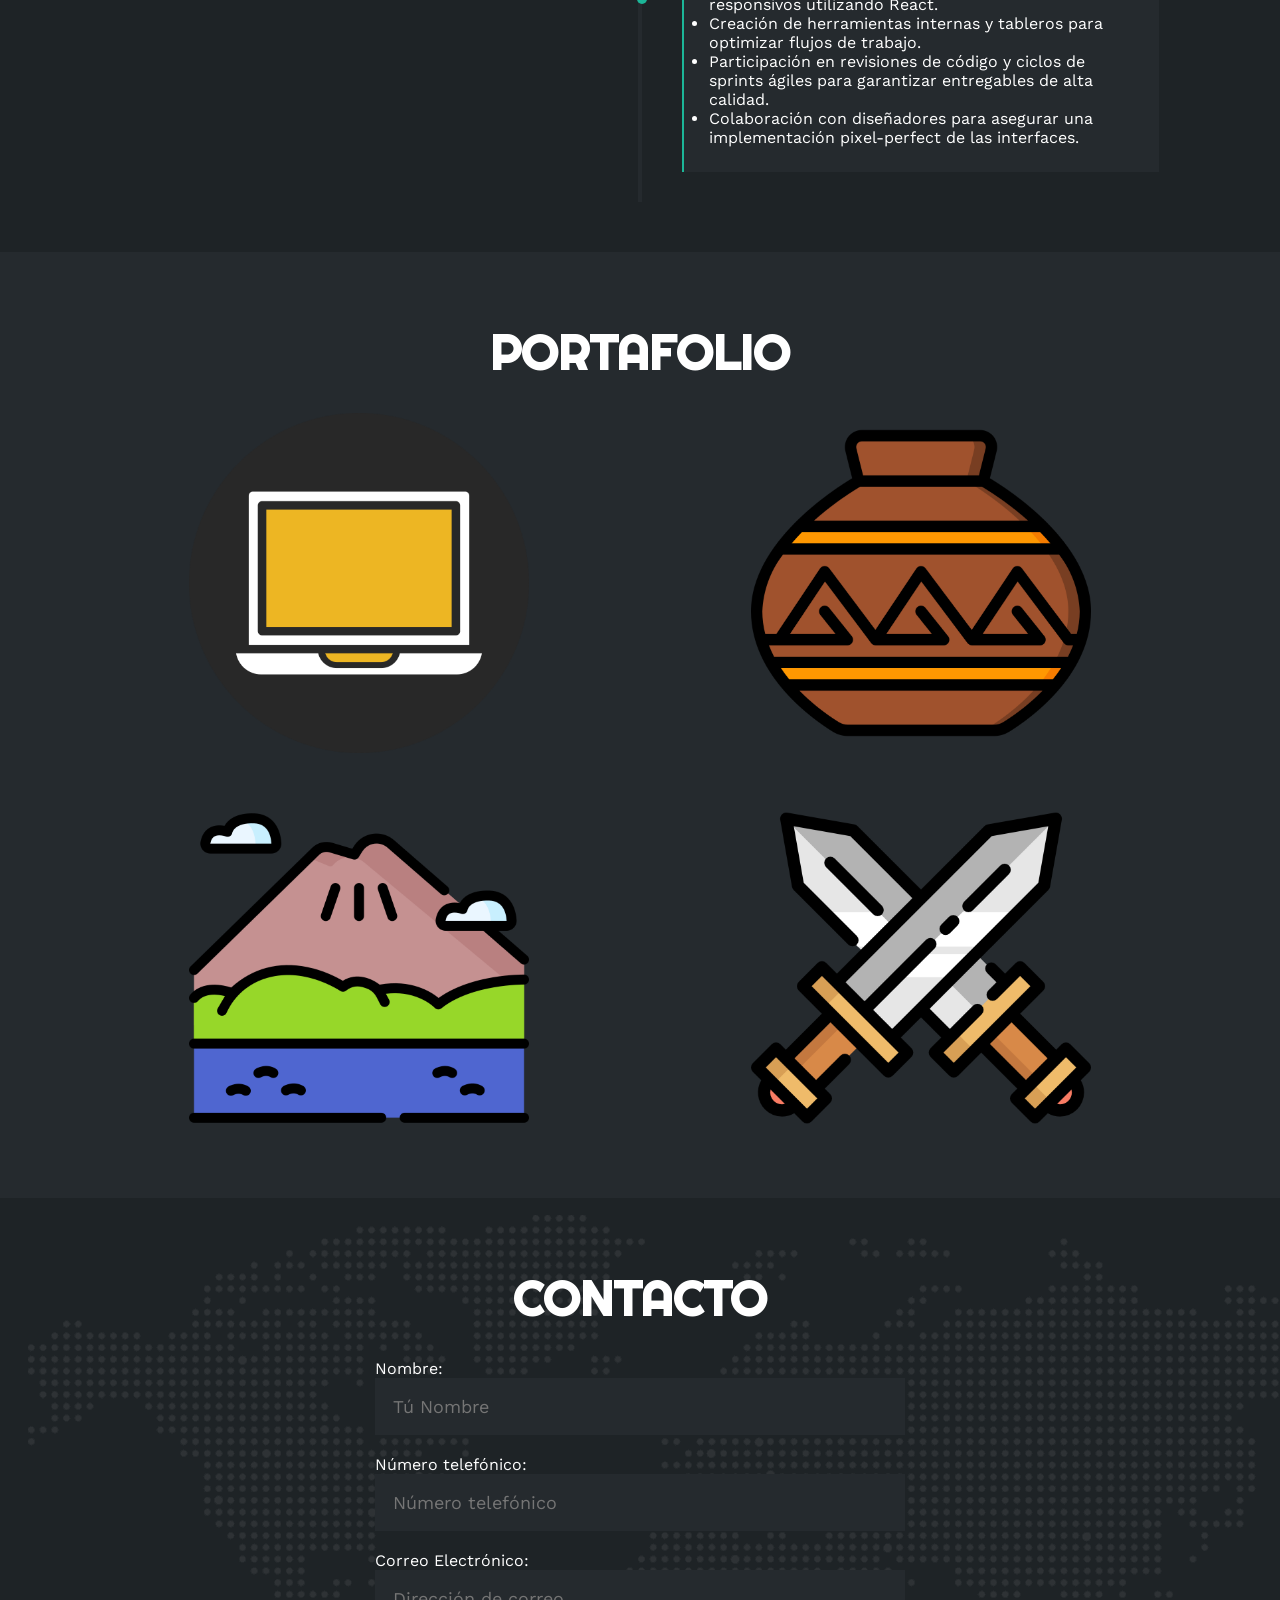
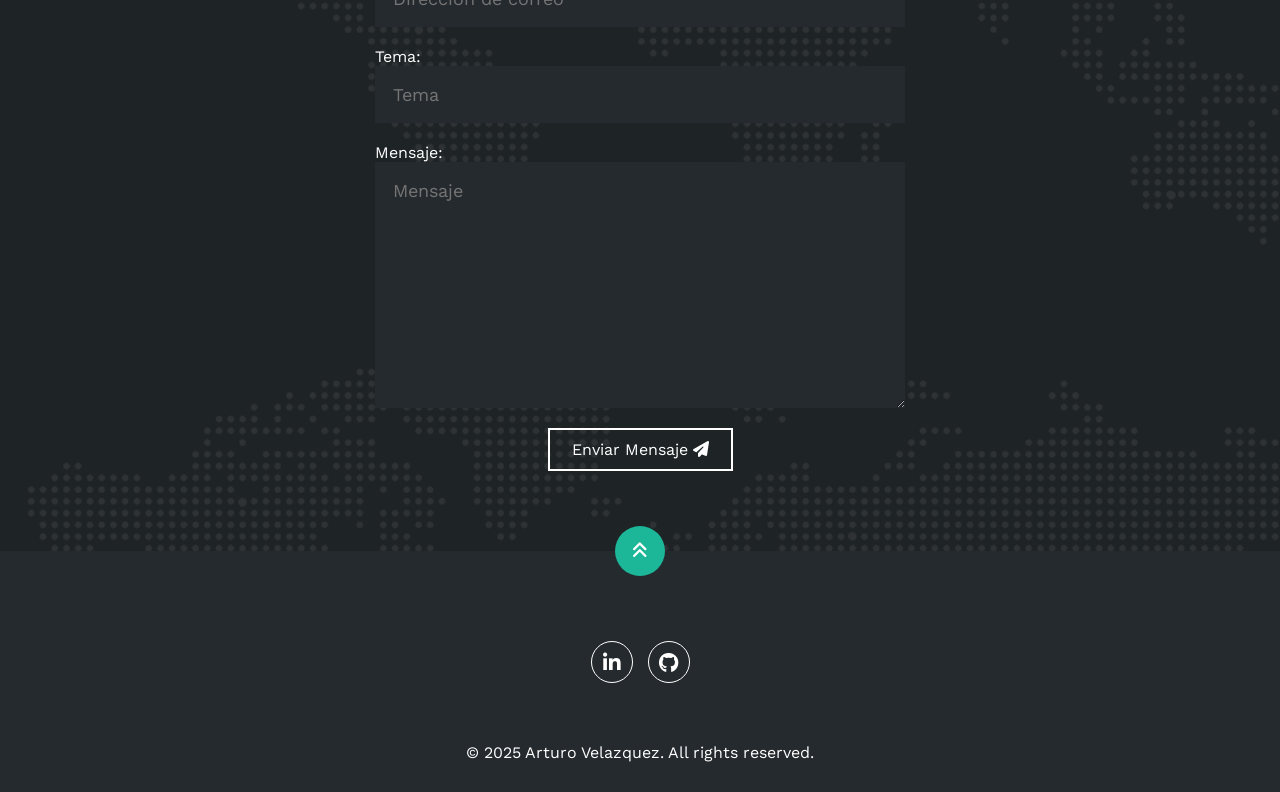
==== commit 44beb06d: "Refactor curriculum section in index.html" ====
--- a/index.html
+++ b/index.html
@@ -281,103 +281,101 @@
 
 
     <!-- SECCION CURRICULUM -->
-    <section id="curriculum" class="curriculum">
-        <div class="contenido-seccion">
-            <h1>CURRICULUM</h1>
-            <div class="fila">
-                
-                <div class="col derecha">
-                    <h2>EXPERIENCIA LABORAL</h2>
-                    <div class="item der">
-                        <h4>Front-End Developer Jr.</h4>
-                        <div class="institucion">
-                            <img src="img/smarttieLogo.jpg" alt="Logo Smartiie">
-                            <span class="casa">Smartiie - Prácticas</span>
-                        </div>
-                        <span class="fecha">Noviembre 2024 - Junio 2025</span>
-                        <ul>
-                            <li>Desarrollo de componentes de interfaz de usuario responsivos utilizando React.</li>
-                            <li>Creación de herramientas internas y tableros para optimizar flujos de trabajo.</li>
-                            <li>Participación en revisiones de código y ciclos de sprints ágiles para garantizar
-                                entregables de alta calidad.</li>
-                            <li>Colaboración con diseñadores para asegurar una implementación pixel-perfect de las
-                                interfaces.</li>
-                        </ul>
-                        <div class="conectord">
-                            <div class="circulod"></div>
-                        </div>
-                    </div>
-                    <div class="item der">
-                        <h4>Analista de Datos</h4>
-                        <div class="institucion">
-                            <img src="img/alsaLogo.png" alt="Logo Alsa Informatica">
-                            <span class="casa">Alsa Informatica</span>
-                        </div>
-                        <span class="fecha">Octubre 2024 - Septiembre 2025</span>
-                        <ul>
-                            <li>Elaboración de reportes para el área contable mediante consultas SQL complejas.</li>
-                            <li>Desarrollo de automatizaciones para optimizar procesos y reducir tareas repetitivas.
-                            </li>
-                            <li>Soporte en la implementación de un nuevo sistema ERP, colaborando en la migración y
-                                adaptación de datos.</li>
-                            <li>Apoyo a la toma de decisiones a través de reportes estructurados, claros y precisos.
-                            </li>
-                        </ul>
-                        <div class="conectord">
-                            <div class="circulod"></div>
-                        </div>
-                    </div>
-                    <div class="item der">
-                        <h4>Desarrollador Jr.</h4>
-                        <div class="institucion">
-                            <img src="img/woodwardLogo.png" alt="Logo WoodWard Group">
-                            <span class="casa">WoodWard Group</span>
-                        </div>
-                        <span class="fecha">Septiembre 2025 - Actualidad</span>
-                        <p>Desarrollador de Software enfocado en el mantenimiento y desarrollo de aplicaciones web
-                            utilizando PHP, un framework propietario y SQL Server. Colaboro activamente dentro de un
-                            equipo que opera bajo la metodología ágil Scrum.</p>
-                        <div class="conectord">
-                            <div class="circulod"></div>
-                        </div>
-                    </div>
-                </div>
-    
-                <div class="col izquierda">
-                    <h2>EDUCACIÓN</h2>
-                    <div class="item izq">
-                        <h2>Analista Programador</h2>
-                        <div class="institucion">
-                            <img src="img/udcLogo.png" alt="Logo Universidad de Colima">
-                            <span class="casa">Universidad de Colima</span>
-                        </div>
-                        <span class="fecha">2018 - 2021</span>
-                        <p>Formación técnica centrada en los fundamentos del desarrollo. Aquí adquirí una base sólida en
-                            lógica de programación, algoritmos y estructuras de datos.</p>
-                        <div class="conectori">
-                            <div class="circuloi"></div>
-                        </div>
-                    </div>
-                    <div class="item izq">
-                        <h2>Ingeniería En Software</h2>
-                        <div class="institucion">
-                            <img src="img/udcLogo.png" alt="Logo Universidad de Colima">
-                            <span class="casa">Universidad de Colima</span>
-                        </div>
-                        <span class="fecha">2021 - 2025</span>
-                        <p>En esta etapa, evolucioné de programador a ingeniero, profundizando en principios avanzados
-                            de arquitectura de software, patrones de diseño y metodologías ágiles (Scrum). Apliqué estos
-                            conocimientos en el desarrollo de soluciones robustas y escalables, con un fuerte enfoque en
-                            la calidad del código y el testing.</p>
-                        <div class="conectori">
-                            <div class="circuloi"></div>
-                        </div>
-                    </div>
-                </div>
-                
-            </div>
-        </div>
-    </section>
+        <section id="curriculum" class="curriculum">
+            <div class="contenido-seccion">
+                <h1>CURRICULUM</h1>
+                <div class="fila">
+                    <div class="col izquierda">
+                        <h2>EDUCACIÓN</h2>
+                        <div class="item izq">
+                            <h2>Ingeniería En Software</h2>
+                            <div class="institucion">
+                                <img src="img/udcLogo.png" alt="Logo Universidad de Colima">
+                                <span class="casa">Universidad de Colima</span>
+                            </div>
+                            <span class="fecha">2021 - 2025</span>
+                            <p>En esta etapa, evolucioné de programador a ingeniero, profundizando en principios avanzados
+                                de arquitectura de software, patrones de diseño y metodologías ágiles (Scrum). Apliqué estos
+                                conocimientos en el desarrollo de soluciones robustas y escalables, con un fuerte enfoque en
+                                la calidad del código y el testing.</p>
+                            <div class="conectori">
+                                <div class="circuloi"></div>
+                            </div>
+                        </div>
+                        <div class="item izq">
+                            <h2>Analista Programador</h2>
+                            <div class="institucion">
+                                <img src="img/udcLogo.png" alt="Logo Universidad de Colima">
+                                <span class="casa">Universidad de Colima</span>
+                            </div>
+                            <span class="fecha">2018 - 2021</span>
+                            <p>Formación técnica centrada en los fundamentos del desarrollo. Aquí adquirí una base sólida en
+                                lógica de programación, algoritmos y estructuras de datos.</p>
+                            <div class="conectori">
+                                <div class="circuloi"></div>
+                            </div>
+                        </div>
+                    </div>
+
+                    <div class="col derecha">
+                        <h2>EXPERIENCIA LABORAL</h2>
+                                                <div class="item der">
+                            <h4>Desarrollador Jr.</h4>
+                            <div class="institucion">
+                                <img src="img/woodwardLogo.png" alt="Logo WoodWard Group">
+                                <span class="casa">WoodWard Group</span>
+                            </div>
+                            <span class="fecha">Septiembre 2025 - Actualidad</span>
+                            <p>Desarrollador de Software enfocado en el mantenimiento y desarrollo de aplicaciones web
+                                utilizando PHP, un framework propietario y SQL Server. Colaboro activamente dentro de un
+                                equipo que opera bajo la metodología ágil Scrum.</p>
+                            <div class="conectord">
+                                <div class="circulod"></div>
+                            </div>
+                        </div>
+                        <div class="item der">
+                            <h4>Analista de Datos</h4>
+                            <div class="institucion">
+                                <img src="img/alsaLogo.png" alt="Logo Alsa Informatica">
+                                <span class="casa">Alsa Informatica</span>
+                            </div>
+                            <span class="fecha">Octubre 2024 - Septiembre 2025</span>
+                            <ul>
+                                <li>Elaboración de reportes para el área contable mediante consultas SQL complejas.</li>
+                                <li>Desarrollo de automatizaciones para optimizar procesos y reducir tareas repetitivas.
+                                </li>
+                                <li>Soporte en la implementación de un nuevo sistema ERP, colaborando en la migración y
+                                    adaptación de datos.</li>
+                                <li>Apoyo a la toma de decisiones a través de reportes estructurados, claros y precisos.
+                                </li>
+                            </ul>
+                            <div class="conectord">
+                                <div class="circulod"></div>
+                            </div>
+                        </div>
+                        <div class="item der">
+                            <h4>Front-End Developer Jr.</h4>
+                            <div class="institucion">
+                                <img src="img/smarttieLogo.jpg" alt="Logo Smartiie">
+                                <span class="casa">Smartiie - Prácticas</span>
+                            </div>
+                            <span class="fecha">Noviembre 2024 - Junio 2025</span>
+                            <ul>
+                                <li>Desarrollo de componentes de interfaz de usuario responsivos utilizando React.</li>
+                                <li>Creación de herramientas internas y tableros para optimizar flujos de trabajo.</li>
+                                <li>Participación en revisiones de código y ciclos de sprints ágiles para garantizar
+                                    entregables de alta calidad.</li>
+                                <li>Colaboración con diseñadores para asegurar una implementación pixel-perfect de las
+                                    interfaces.</li>
+                            </ul>
+                            <div class="conectord">
+                                <div class="circulod"></div>
+                            </div>
+                        </div>
+                    </div>
+                </div>
+            </div>
+        </section>
 
     <!-- SECCION PORTFOLIO -->
     <section id="portfolio" class="portfolio">
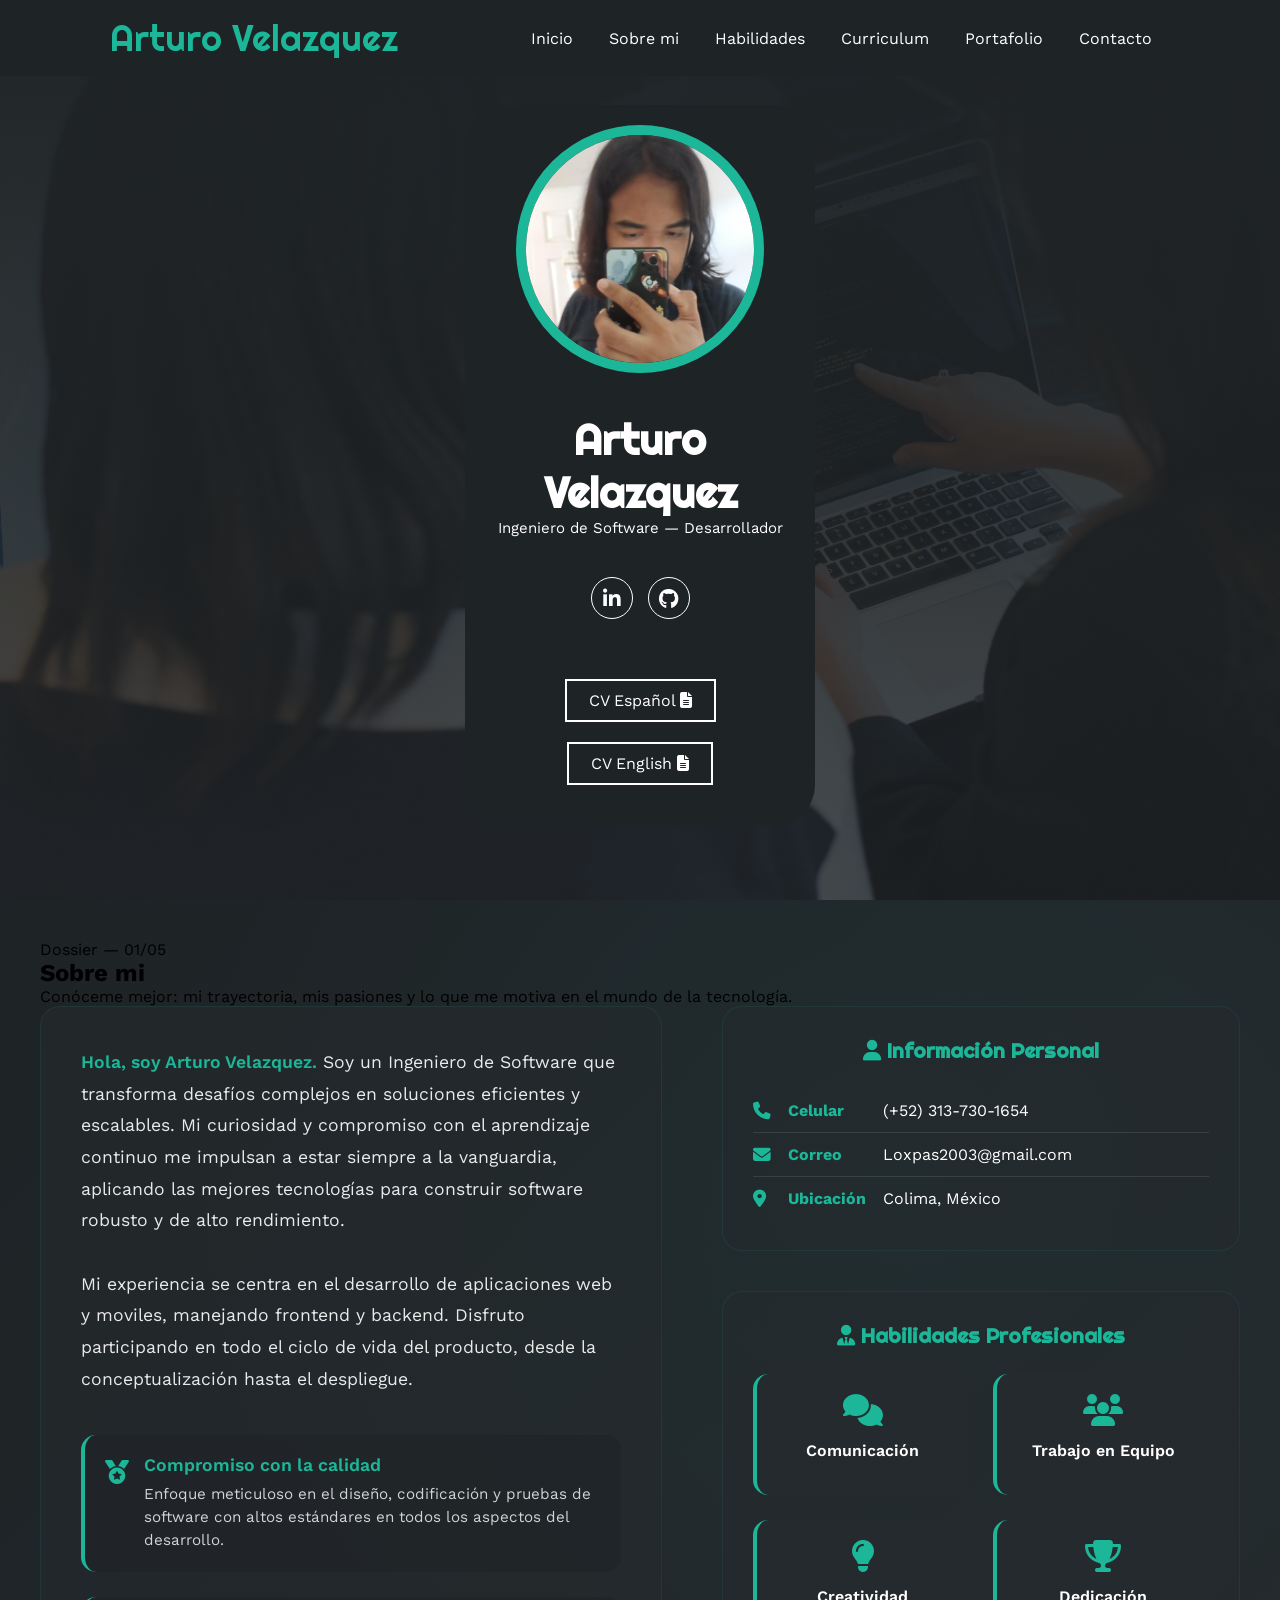
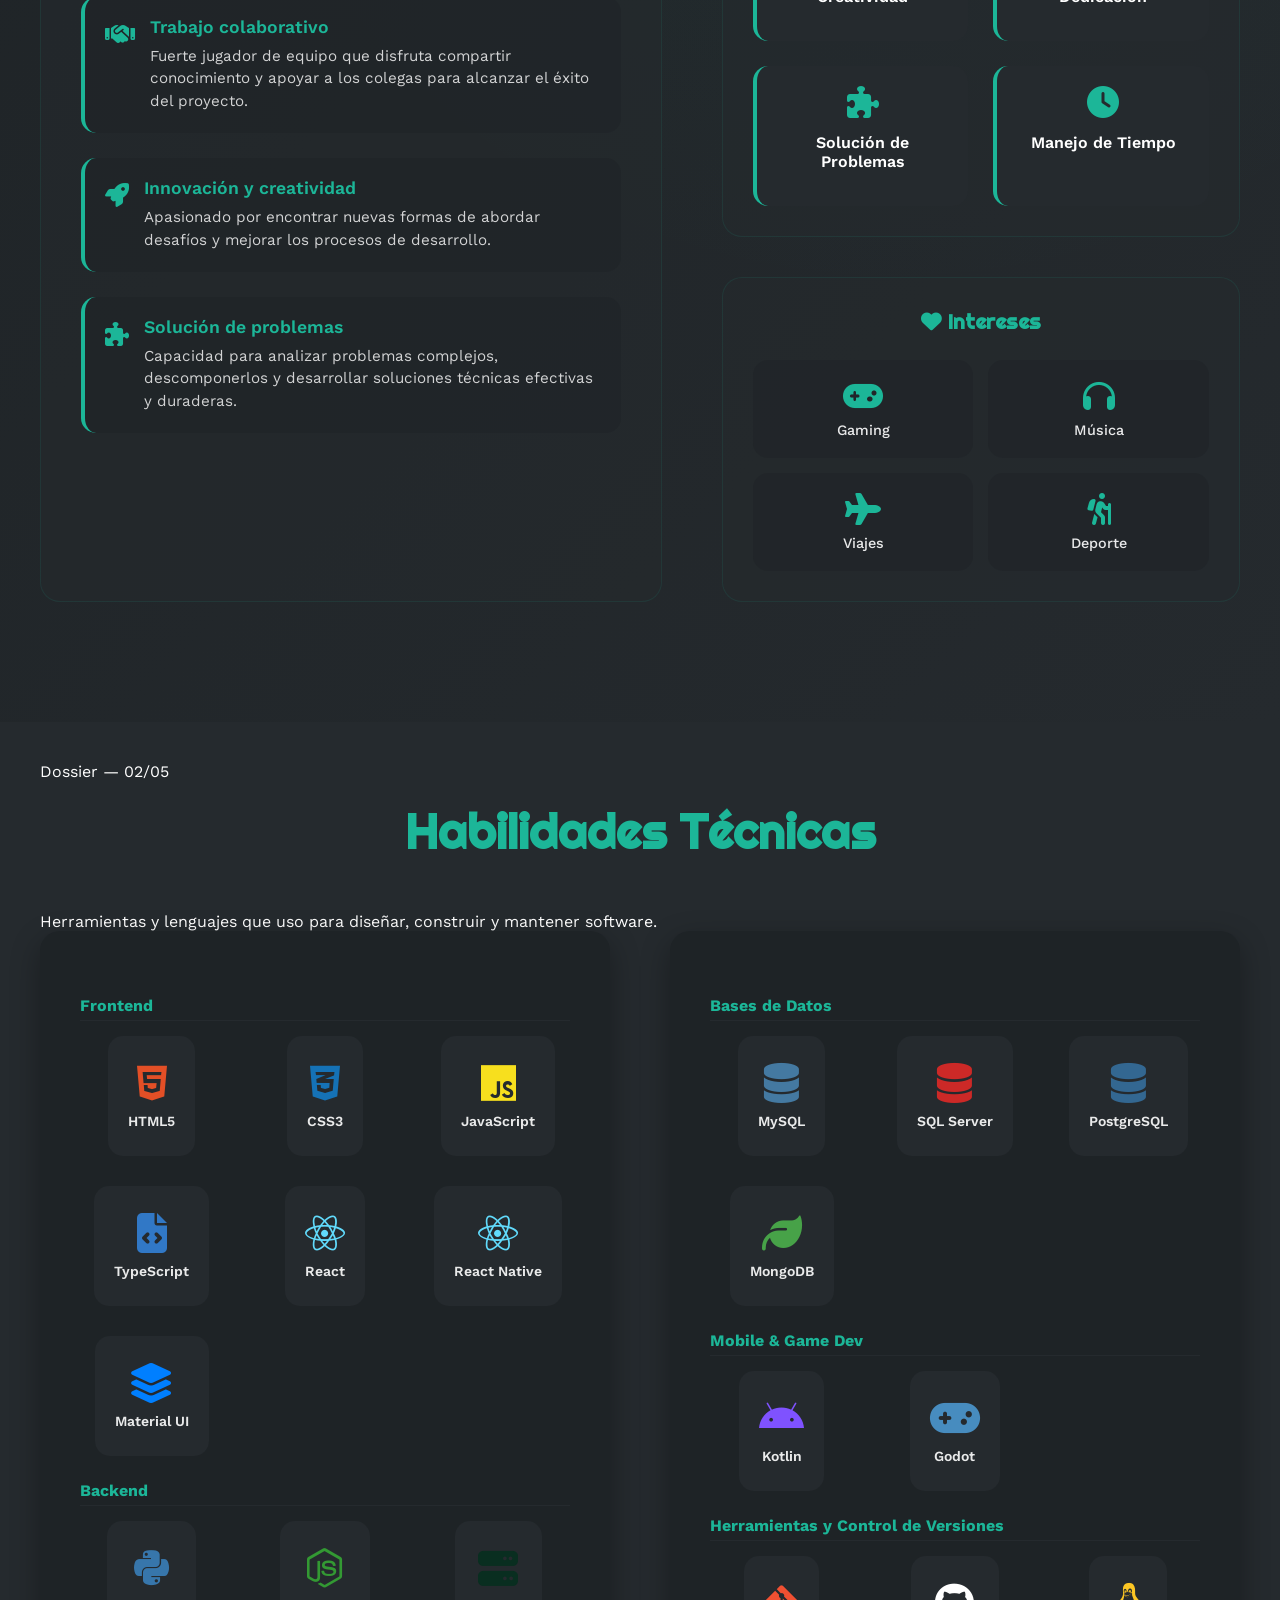
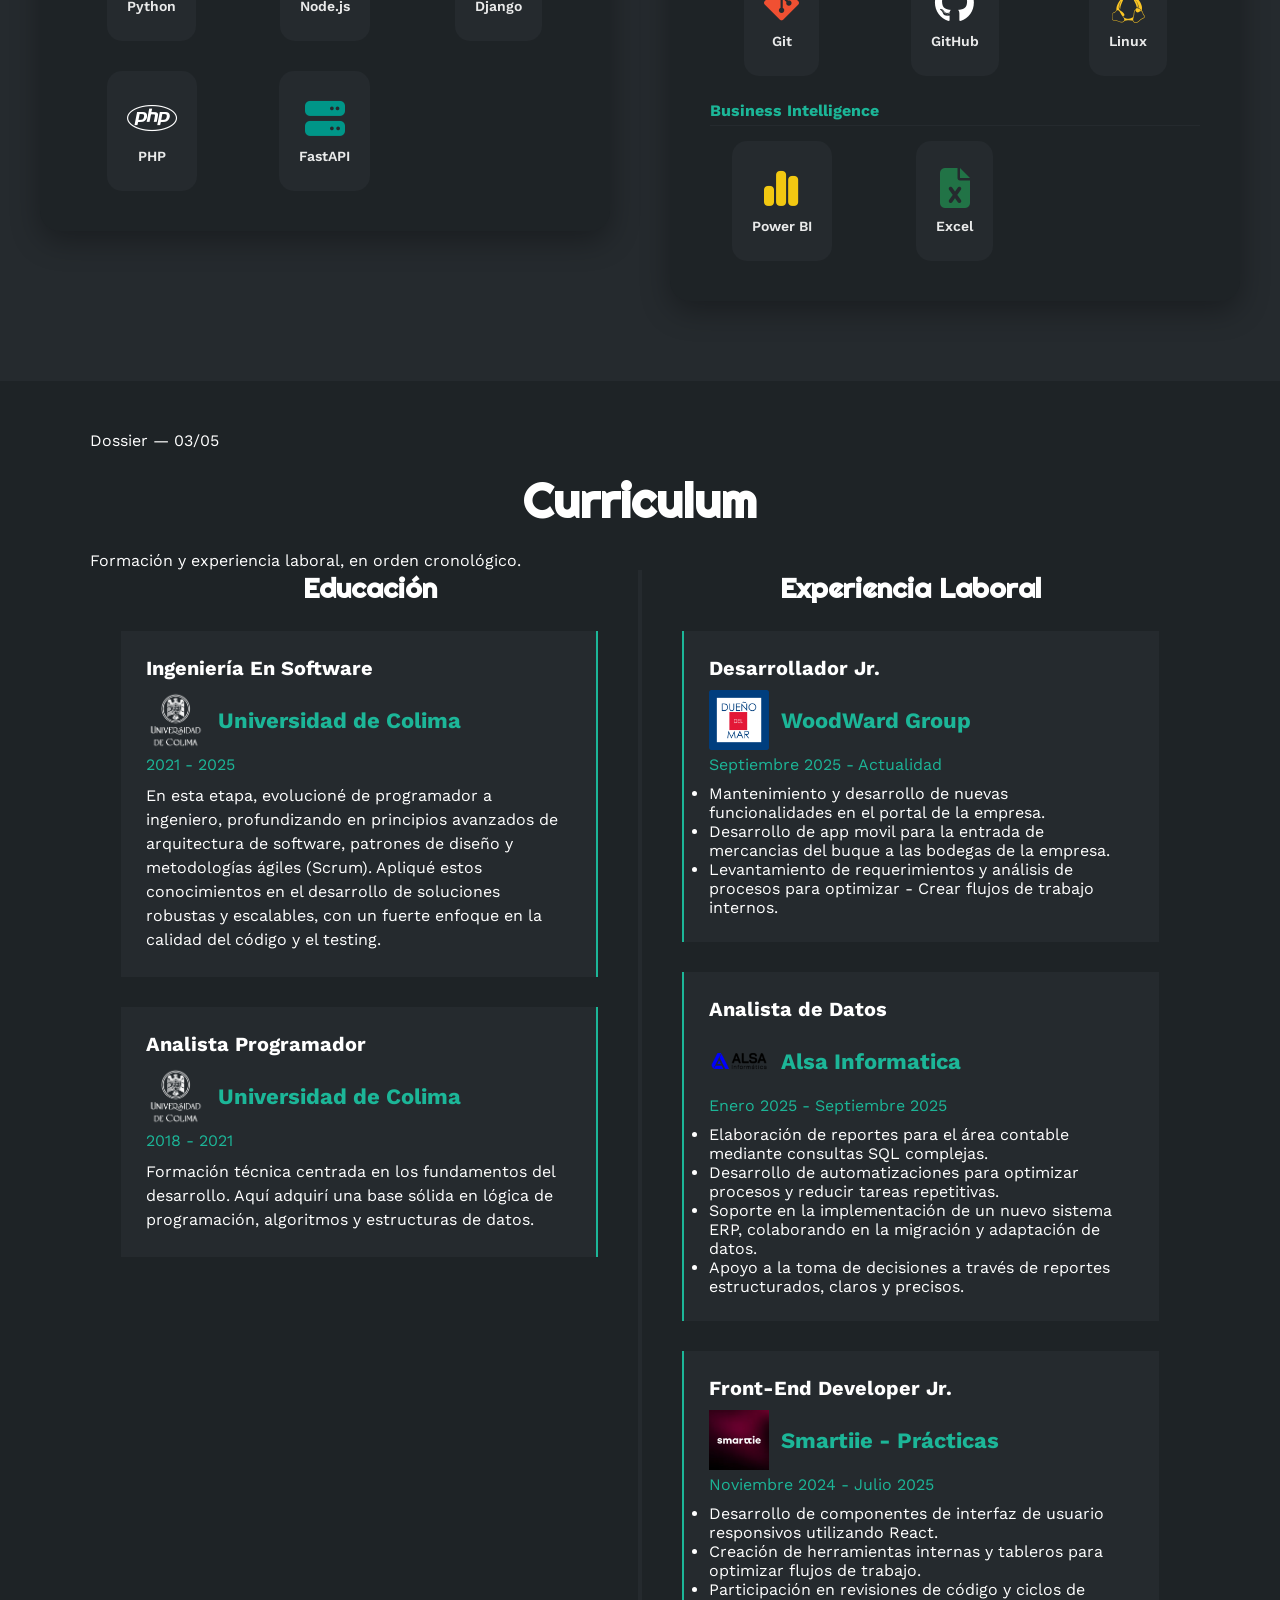
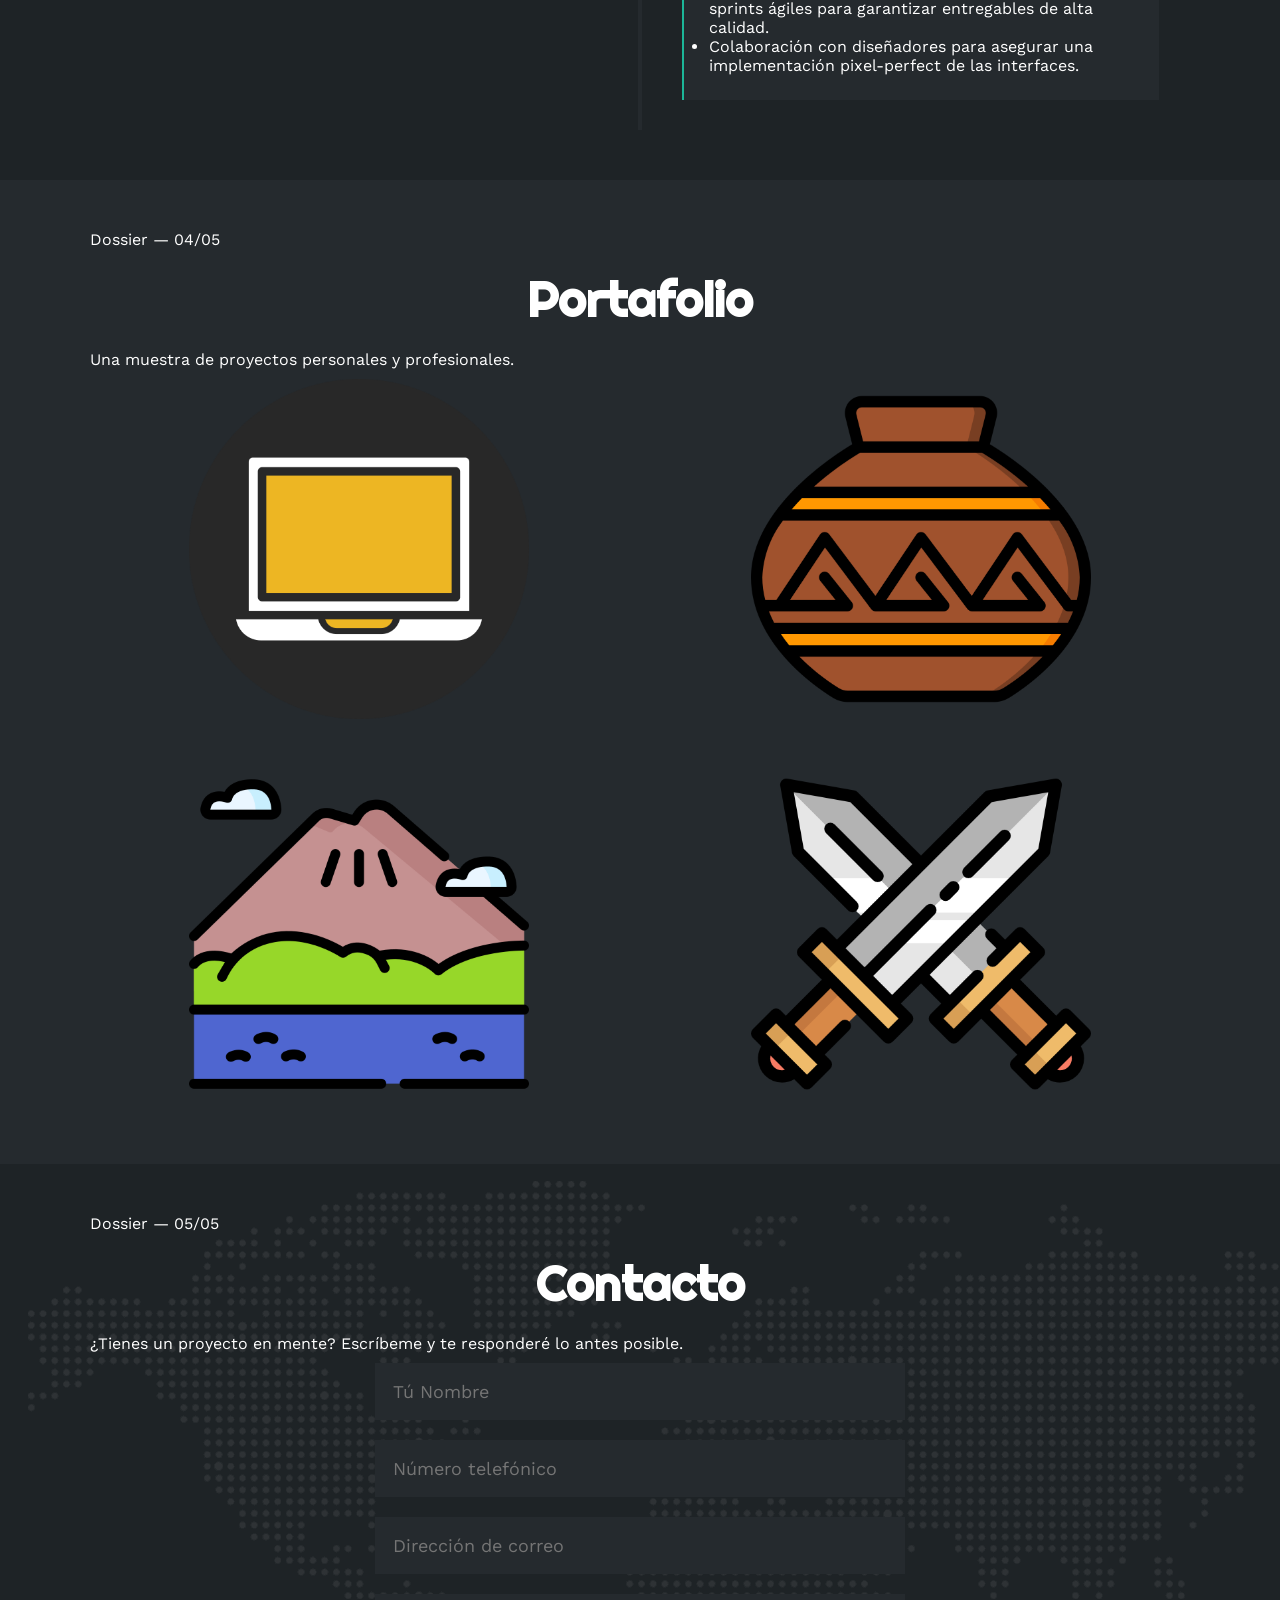
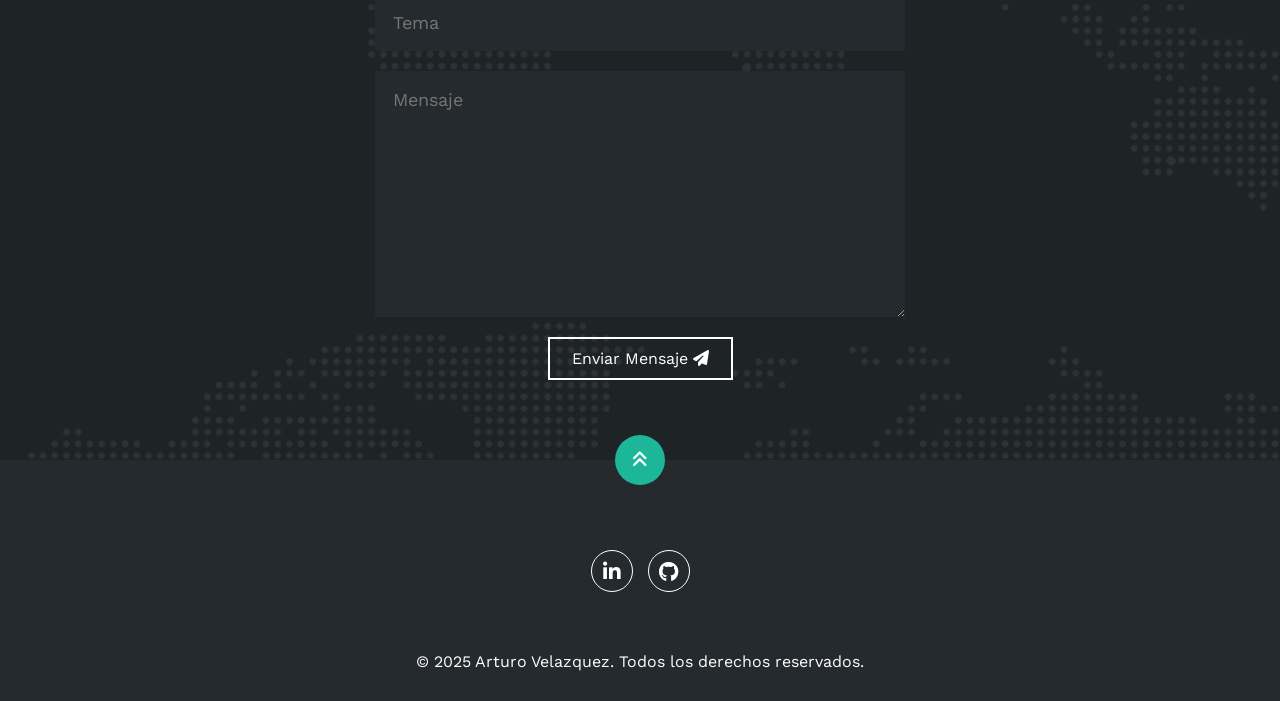
==== commit 644462b6: "Enhance SEO and accessibility in index.html Updated SEO metadata, improved accessibility, and enhanc" ====
--- a/index.html
+++ b/index.html
@@ -1,19 +1,29 @@
 <!DOCTYPE html>
 <html lang="es">
-
 <head>
     <meta charset="UTF-8">
     <meta http-equiv="X-UA-Compatible" content="IE=edge">
     <meta name="viewport" content="width=device-width, initial-scale=1.0">
+
+    <!-- Etiquetas SEO Básicas -->
+    <title>Arturo Velazquez | Ingeniero de Software</title>
+    <meta name="description" content="Portafolio profesional de Arturo Velazquez, Ingeniero de Software y Desarrollador con experiencia en React, Node.js, Python y PHP. Radicado en Colima, México.">
+    <meta name="keywords" content="Arturo Velazquez, Ingeniero de Software, Desarrollador Web, FrontEnd, BackEnd, Portafolio, Colima, React, Python">
+    <meta name="author" content="Arturo Velazquez">
+
+    <!-- Etiquetas Open Graph (Para redes sociales como LinkedIn, WhatsApp, etc.) -->
+    <meta property="og:title" content="Arturo Velazquez | Ingeniero de Software">
+    <meta property="og:description" content="Descubre mi portafolio, experiencia y proyectos en el desarrollo de software.">
+    <meta property="og:image" content="img/Yo.jpg">
+    <meta property="og:type" content="website">
+
     <link rel="stylesheet" href="https://cdnjs.cloudflare.com/ajax/libs/font-awesome/6.1.2/css/all.min.css"
         integrity="sha512-1sCRPdkRXhBV2PBLUdRb4tMg1w2YPf37qatUFeS7zlBy7jJI8Lf4VHwWfZZfpXtYSLy85pkm9GaYVYMfw5BC1A=="
         crossorigin="anonymous" referrerpolicy="no-referrer" />
-    <title>Portfolio</title>
     <link rel="stylesheet" href="estilo.css">
-    <script src="script.js"></script>
+    <script src="script.js" defer></script>
     <link rel="icon" href="img/laptop.png">
 </head>
-
 <body>
     <!-- MENU ENCABEZADO -->
     <div class="contenedor-header">
@@ -31,173 +41,165 @@
                     <li><a href="#contacto" onclick="seleccionar()">Contacto</a></li>
                 </ul>
             </nav>
-            <div class="nav-responsive" onclick="mostrarOcultarMenu()">
-                <i class="fa-solid fa-bars"></i>
+            <div class="nav-responsive" onclick="mostrarOcultarMenu()" aria-label="Menú de navegación" role="button">
+                <i class="fa-solid fa-bars" aria-hidden="true"></i>
             </div>
         </header>
     </div>
-
-
 
     <!-- SECCION INICIO -->
     <section id="inicio" class="inicio">
         <div class="contenido-banner">
             <div class="contenedor-img">
-                <img src="img/Yo.jpg" alt="Foto de Arturo Velazquez">
+                <img src="img/Yo.jpg" alt="Foto de Arturo Velazquez, Ingeniero de Software">
             </div>
             <h1>Arturo Velazquez</h1>
-            <h2>Ingeniero de Software - Desarrollador</h2>
-
+            <h2>Ingeniero de Software — Desarrollador</h2>
             <div class="redes">
                 <a href="https://www.linkedin.com/in/loxpas/" target="_blank" rel="noopener noreferrer"
                     aria-label="Perfil de LinkedIn de Arturo">
-                    <i class="fa-brands fa-linkedin-in"></i>
+                    <i class="fa-brands fa-linkedin-in" aria-hidden="true"></i>
                 </a>
                 <a href="https://github.com/Loxpas" target="_blank" rel="noopener noreferrer"
                     aria-label="Perfil de GitHub de Arturo">
-                    <i class="fab fa-github"></i>
+                    <i class="fab fa-github" aria-hidden="true"></i>
                 </a>
             </div>
-
-            <a href="pdfs/CV.pdf" download="CV.pdf" target="_blank" class="btn-cv sin-subrayado"> Descargar CV <i
-                    class="fa-solid fa-download"></i> <span class="overlay"></span> </a>
-        </div>
-    </section>
-
+            <div class="cv-buttons">
+                <a href="cv/ES.pdf" target="_blank" class="btn-cv sin-subrayado" aria-label="Ver Curriculum en Español">
+                    CV Español <i class="fa-solid fa-file-lines" aria-hidden="true"></i> <span class="overlay"></span>
+                </a>
+                <a href="cv/EN.pdf" target="_blank" class="btn-cv sin-subrayado" aria-label="View Resume in English">
+                    CV English <i class="fa-solid fa-file-lines" aria-hidden="true"></i> <span class="overlay"></span>
+                </a>
+            </div>
+        </div>
+    </section>
 
     <!-- SECCION SOBRE MI -->
     <section id="sobremi" class="sobremi">
         <div class="about-container">
-            <div class="about-header">
-                <h2>SOBRE MI</h2>
+            <div class="section-head">
+                <span class="eyebrow">Dossier — 01/05</span>
+                <h2>Sobre mi</h2>
                 <p class="subtitle">
-                    Conóceme mejor: Mi trayectoria, mis pasiones y lo que me motiva en el mundo de la tecnología.
+                    Conóceme mejor: mi trayectoria, mis pasiones y lo que me motiva en el mundo de la tecnología.
                 </p>
             </div>
-
             <div class="about-content">
                 <div class="about-text">
                     <div class="intro-text">
-                        <span class="highlight">Hola, Soy Arturo Velazquez.</span>
+                        <span class="highlight">Hola, soy Arturo Velazquez.</span>
                         Soy un Ingeniero de Software que transforma desafíos complejos en soluciones eficientes y
                         escalables. Mi curiosidad y compromiso con el aprendizaje continuo me impulsan a estar siempre a
                         la vanguardia, aplicando las mejores tecnologías para construir software robusto y de alto
                         rendimiento.
                         <br><br>
-                        Mi experiencia se centra en el desarrollo de aplicaciones web, manejando tanto el frontend con
-                        React como el backend con Python (Django), Node.js y PHP. Disfruto participando en todo el ciclo
+                        Mi experiencia se centra en el desarrollo de aplicaciones web y moviles, manejando frontend y backend. Disfruto participando en todo el ciclo
                         de vida del producto, desde la conceptualización hasta el despliegue.
                     </div>
-
                     <div class="strengths-grid">
                         <div class="strength-item">
-                            <i class="fa-solid fa-medal strength-icon"></i>
+                            <i class="fa-solid fa-medal strength-icon" aria-hidden="true"></i>
                             <div class="strength-content">
-                                <h4>Compromiso con la Calidad</h4>
+                                <h4>Compromiso con la calidad</h4>
                                 <p>Enfoque meticuloso en el diseño, codificación y pruebas de software con altos
-                                    estándares en todos los aspectos del desarrollo.
-                                </p>
-                            </div>
-                        </div>
-
+                                    estándares en todos los aspectos del desarrollo.</p>
+                            </div>
+                        </div>
                         <div class="strength-item">
-                            <i class="fa-solid fa-handshake strength-icon"></i>
+                            <i class="fa-solid fa-handshake strength-icon" aria-hidden="true"></i>
                             <div class="strength-content">
-                                <h4>Trabajo Colaborativo</h4>
+                                <h4>Trabajo colaborativo</h4>
                                 <p>Fuerte jugador de equipo que disfruta compartir conocimiento y apoyar a los colegas
                                     para alcanzar el éxito del proyecto.</p>
                             </div>
                         </div>
-
                         <div class="strength-item">
-                            <i class="fa-solid fa-rocket strength-icon"></i>
+                            <i class="fa-solid fa-rocket strength-icon" aria-hidden="true"></i>
                             <div class="strength-content">
-                                <h4>Innovación y Creatividad</h4>
+                                <h4>Innovación y creatividad</h4>
                                 <p>Apasionado por encontrar nuevas formas de abordar desafíos y mejorar los procesos de
                                     desarrollo.</p>
                             </div>
                         </div>
-
                         <div class="strength-item">
-                            <i class="fa-solid fa-puzzle-piece strength-icon"></i>
+                            <i class="fa-solid fa-puzzle-piece strength-icon" aria-hidden="true"></i>
                             <div class="strength-content">
-                                <h4>Solución de Problemas</h4>
+                                <h4>Solución de problemas</h4>
                                 <p>Capacidad para analizar problemas complejos, descomponerlos y desarrollar soluciones
                                     técnicas efectivas y duraderas.</p>
                             </div>
                         </div>
                     </div>
                 </div>
-
                 <div class="about-info">
                     <div class="info-card">
-                        <h3><i class="fa-solid fa-user"></i> Informacion Personal</h3>
+                        <h3><i class="fa-solid fa-user" aria-hidden="true"></i> Información Personal</h3>
                         <ul class="personal-info">
                             <li>
-                                <i class="fa-solid fa-phone"></i>
-                                <strong>Celular:</strong>
+                                <i class="fa-solid fa-phone" aria-hidden="true"></i>
+                                <strong>Celular</strong>
                                 <span>(+52) 313-730-1654</span>
                             </li>
                             <li>
-                                <i class="fa-solid fa-envelope"></i>
-                                <strong>Correo:</strong>
+                                <i class="fa-solid fa-envelope" aria-hidden="true"></i>
+                                <strong>Correo</strong>
                                 <span>Loxpas2003@gmail.com</span>
                             </li>
                             <li>
-                                <i class="fa-solid fa-location-dot"></i>
-                                <strong>Ubicacion:</strong>
-                                <span>Colima, Mexico</span>
+                                <i class="fa-solid fa-location-dot" aria-hidden="true"></i>
+                                <strong>Ubicación</strong>
+                                <span>Colima, México</span>
                             </li>
                         </ul>
                     </div>
-
                     <div class="info-card">
-                        <h3><i class="fa-solid fa-user-tie"></i> Habilidades Profesionales</h3>
+                        <h3><i class="fa-solid fa-user-tie" aria-hidden="true"></i> Habilidades Profesionales</h3>
                         <div class="prof-grid">
                             <div class="prof-skill-item">
-                                <i class="fa-solid fa-comments prof-icon"></i>
+                                <i class="fa-solid fa-comments prof-icon" aria-hidden="true"></i>
                                 <span>Comunicación</span>
                             </div>
                             <div class="prof-skill-item">
-                                <i class="fa-solid fa-users prof-icon"></i>
+                                <i class="fa-solid fa-users prof-icon" aria-hidden="true"></i>
                                 <span>Trabajo en Equipo</span>
                             </div>
                             <div class="prof-skill-item">
-                                <i class="fa-solid fa-lightbulb prof-icon"></i>
+                                <i class="fa-solid fa-lightbulb prof-icon" aria-hidden="true"></i>
                                 <span>Creatividad</span>
                             </div>
                             <div class="prof-skill-item">
-                                <i class="fa-solid fa-trophy prof-icon"></i>
+                                <i class="fa-solid fa-trophy prof-icon" aria-hidden="true"></i>
                                 <span>Dedicación</span>
                             </div>
                             <div class="prof-skill-item">
-                                <i class="fa-solid fa-puzzle-piece prof-icon"></i>
+                                <i class="fa-solid fa-puzzle-piece prof-icon" aria-hidden="true"></i>
                                 <span>Solución de Problemas</span>
                             </div>
                             <div class="prof-skill-item">
-                                <i class="fa-solid fa-clock prof-icon"></i>
+                                <i class="fa-solid fa-clock prof-icon" aria-hidden="true"></i>
                                 <span>Manejo de Tiempo</span>
                             </div>
                         </div>
                     </div>
-
                     <div class="info-card">
-                        <h3><i class="fa-solid fa-heart"></i> Intereses</h3>
+                        <h3><i class="fa-solid fa-heart" aria-hidden="true"></i> Intereses</h3>
                         <div class="interests-grid">
                             <div class="interest-item">
-                                <i class="fa-solid fa-gamepad"></i>
+                                <i class="fa-solid fa-gamepad" aria-hidden="true"></i>
                                 <span>Gaming</span>
                             </div>
                             <div class="interest-item">
-                                <i class="fa-solid fa-headphones"></i>
-                                <span>Musica</span>
+                                <i class="fa-solid fa-headphones" aria-hidden="true"></i>
+                                <span>Música</span>
                             </div>
                             <div class="interest-item">
-                                <i class="fa-solid fa-plane"></i>
+                                <i class="fa-solid fa-plane" aria-hidden="true"></i>
                                 <span>Viajes</span>
                             </div>
                             <div class="interest-item">
-                                <i class="fa-solid fa-person-hiking"></i>
+                                <i class="fa-solid fa-person-hiking" aria-hidden="true"></i>
                                 <span>Deporte</span>
                             </div>
                         </div>
@@ -207,281 +209,120 @@
         </div>
     </section>
 
-
-    <!-- SECCION SKILLS MEJORADA -->
+    <!-- SECCION SKILLS (generado por script.js desde el arreglo techSkills) -->
     <section class="skills" id="skills">
         <div class="contenido-seccion">
-            <h2>HABILIDADES TÉCNICAS</h2>
-
-            <div class="skills-container">
-
-                <div class="skills-box">
-                    <h4>Frontend</h4>
-                    <div class="tech-grid">
-                        <div class="skill-item"><i class="fa-brands fa-html5 icon-html"></i><span>HTML5</span></div>
-                        <div class="skill-item"><i class="fa-brands fa-css3-alt icon-css"></i><span>CSS3</span></div>
-                        <div class="skill-item"><i class="fa-brands fa-js icon-js"></i><span>JavaScript</span></div>
-                        <div class="skill-item"><i class="fa-solid fa-file-code icon-ts"></i><span>TypeScript</span>
-                        </div>
-                        <div class="skill-item"><i class="fa-brands fa-react icon-react"></i><span>React</span></div>
-                        <div class="skill-item"><i class="fa-brands fa-react icon-react"></i><span>React Native</span>
-                        </div>
-                        <div class="skill-item"><i class="fa-solid fa-layer-group icon-mui"></i><span>Material UI</span>
-                        </div>
-                    </div>
-
-                    <h4>Backend</h4>
-                    <div class="tech-grid">
-                        <div class="skill-item"><i class="fa-brands fa-python icon-python"></i><span>Python</span></div>
-                        <div class="skill-item"><i class="fa-brands fa-node-js icon-node"></i><span>Node.js</span></div>
-                        <div class="skill-item"><i class="fa-solid fa-server icon-django"></i><span>Django</span></div>
-                        <div class="skill-item"><i class="fa-brands fa-php icon-php"></i><span>PHP</span></div>
-                        <div class="skill-item"><i class="fa-solid fa-server icon-fastapi"></i><span>FastAPI</span>
-                        </div>
-                    </div>
-                </div>
-
-                <div class="skills-box">
-                    <h4>Bases de Datos</h4>
-                    <div class="tech-grid">
-                        <div class="skill-item"><i class="fa-solid fa-database icon-mysql"></i><span>MySQL</span></div>
-                        <div class="skill-item"><i class="fa-solid fa-database icon-sqlserver"></i><span>SQL
-                                Server</span></div>
-                        <div class="skill-item"><i
-                                class="fa-solid fa-database icon-postgres"></i><span>PostgreSQL</span></div>
-                        <div class="skill-item"><i class="fa-solid fa-leaf icon-mongo"></i><span>MongoDB</span></div>
-                    </div>
-
-                    <h4>Mobile & Game Dev</h4>
-                    <div class="tech-grid">
-                        <div class="skill-item"><i class="fa-brands fa-android fa-4x"
-                                style="color: #63E6BE;"></i><span>Kotlin</span></div>
-                        <div class="skill-item"><i class="fa-solid fa-gamepad icon-godot"></i><span>Godot</span></div>
-                    </div>
-
-                    <h4>Herramientas y Control de Versiones</h4>
-                    <div class="tech-grid">
-                        <div class="skill-item"><i class="fa-brands fa-git-alt icon-git"></i><span>Git</span></div>
-                        <div class="skill-item"><i class="fa-brands fa-github icon-github"></i><span>GitHub</span></div>
-                        <div class="skill-item"><i class="fa-brands fa-linux icon-linux"></i><span>Linux</span></div>
-                    </div>
-
-                    <h4>Business Intelligence</h4>
-                    <div class="tech-grid">
-                        <div class="skill-item"><i class="fa-solid fa-chart-simple icon-powerbi"></i><span>Power
-                                BI</span></div>
-                        <div class="skill-item"><i class="fa-solid fa-file-excel icon-excel"></i><span>Excel</span>
-                        </div>
-                    </div>
-                </div>
-
-            </div>
-        </div>
-    </section>
-
-
-    <!-- SECCION CURRICULUM -->
-        <section id="curriculum" class="curriculum">
-            <div class="contenido-seccion">
-                <h1>CURRICULUM</h1>
-                <div class="fila">
-                    <div class="col izquierda">
-                        <h2>EDUCACIÓN</h2>
-                        <div class="item izq">
-                            <h2>Ingeniería En Software</h2>
-                            <div class="institucion">
-                                <img src="img/udcLogo.png" alt="Logo Universidad de Colima">
-                                <span class="casa">Universidad de Colima</span>
-                            </div>
-                            <span class="fecha">2021 - 2025</span>
-                            <p>En esta etapa, evolucioné de programador a ingeniero, profundizando en principios avanzados
-                                de arquitectura de software, patrones de diseño y metodologías ágiles (Scrum). Apliqué estos
-                                conocimientos en el desarrollo de soluciones robustas y escalables, con un fuerte enfoque en
-                                la calidad del código y el testing.</p>
-                            <div class="conectori">
-                                <div class="circuloi"></div>
-                            </div>
-                        </div>
-                        <div class="item izq">
-                            <h2>Analista Programador</h2>
-                            <div class="institucion">
-                                <img src="img/udcLogo.png" alt="Logo Universidad de Colima">
-                                <span class="casa">Universidad de Colima</span>
-                            </div>
-                            <span class="fecha">2018 - 2021</span>
-                            <p>Formación técnica centrada en los fundamentos del desarrollo. Aquí adquirí una base sólida en
-                                lógica de programación, algoritmos y estructuras de datos.</p>
-                            <div class="conectori">
-                                <div class="circuloi"></div>
-                            </div>
-                        </div>
-                    </div>
-
-                    <div class="col derecha">
-                        <h2>EXPERIENCIA LABORAL</h2>
-                                                <div class="item der">
-                            <h4>Desarrollador Jr.</h4>
-                            <div class="institucion">
-                                <img src="img/woodwardLogo.png" alt="Logo WoodWard Group">
-                                <span class="casa">WoodWard Group</span>
-                            </div>
-                            <span class="fecha">Septiembre 2025 - Actualidad</span>
-                            <p>Desarrollador de Software enfocado en el mantenimiento y desarrollo de aplicaciones web
-                                utilizando PHP, un framework propietario y SQL Server. Colaboro activamente dentro de un
-                                equipo que opera bajo la metodología ágil Scrum.</p>
-                            <div class="conectord">
-                                <div class="circulod"></div>
-                            </div>
-                        </div>
-                        <div class="item der">
-                            <h4>Analista de Datos</h4>
-                            <div class="institucion">
-                                <img src="img/alsaLogo.png" alt="Logo Alsa Informatica">
-                                <span class="casa">Alsa Informatica</span>
-                            </div>
-                            <span class="fecha">Octubre 2024 - Septiembre 2025</span>
-                            <ul>
-                                <li>Elaboración de reportes para el área contable mediante consultas SQL complejas.</li>
-                                <li>Desarrollo de automatizaciones para optimizar procesos y reducir tareas repetitivas.
-                                </li>
-                                <li>Soporte en la implementación de un nuevo sistema ERP, colaborando en la migración y
-                                    adaptación de datos.</li>
-                                <li>Apoyo a la toma de decisiones a través de reportes estructurados, claros y precisos.
-                                </li>
-                            </ul>
-                            <div class="conectord">
-                                <div class="circulod"></div>
-                            </div>
-                        </div>
-                        <div class="item der">
-                            <h4>Front-End Developer Jr.</h4>
-                            <div class="institucion">
-                                <img src="img/smarttieLogo.jpg" alt="Logo Smartiie">
-                                <span class="casa">Smartiie - Prácticas</span>
-                            </div>
-                            <span class="fecha">Noviembre 2024 - Junio 2025</span>
-                            <ul>
-                                <li>Desarrollo de componentes de interfaz de usuario responsivos utilizando React.</li>
-                                <li>Creación de herramientas internas y tableros para optimizar flujos de trabajo.</li>
-                                <li>Participación en revisiones de código y ciclos de sprints ágiles para garantizar
-                                    entregables de alta calidad.</li>
-                                <li>Colaboración con diseñadores para asegurar una implementación pixel-perfect de las
-                                    interfaces.</li>
-                            </ul>
-                            <div class="conectord">
-                                <div class="circulod"></div>
-                            </div>
-                        </div>
-                    </div>
-                </div>
-            </div>
-        </section>
-
-    <!-- SECCION PORTFOLIO -->
+            <div class="section-head">
+                <span class="eyebrow">Dossier — 02/05</span>
+                <h2>Habilidades Técnicas</h2>
+                <p class="subtitle">Herramientas y lenguajes que uso para diseñar, construir y mantener software.</p>
+            </div>
+            <div class="skills-container" id="skills-container">
+                <!-- Contenido inyectado por renderSkills() -->
+            </div>
+        </div>
+    </section>
+
+    <!-- SECCION CURRICULUM (generado por script.js desde el objeto timeline) -->
+    <section id="curriculum" class="curriculum">
+        <div class="contenido-seccion">
+            <div class="section-head">
+                <span class="eyebrow">Dossier — 03/05</span>
+                <h1>Curriculum</h1>
+                <p class="subtitle">Formación y experiencia laboral, en orden cronológico.</p>
+            </div>
+            <div class="fila">
+                <div class="col izquierda">
+                    <h3>Educación</h3>
+                    <div id="educacion-container">
+                        <!-- Contenido inyectado por renderTimelineColumn() -->
+                    </div>
+                </div>
+                <div class="col derecha">
+                    <h3>Experiencia Laboral</h3>
+                    <div id="experiencia-container">
+                        <!-- Contenido inyectado por renderTimelineColumn() -->
+                    </div>
+                </div>
+            </div>
+        </div>
+    </section>
+
+    <!-- SECCION PORTFOLIO (generado por script.js desde el arreglo projects) -->
     <section id="portfolio" class="portfolio">
         <div class="contenido-seccion">
-            <h1>PORTAFOLIO</h1>
-            <div class="galeria">
-
-                <a href="https://loxpas.github.io/" target="_blank" rel="noopener noreferrer" class="proyecto">
-                    <img src="img/laptop.png" alt="Captura de pantalla de página web personal">
-                    <div class="overlay">
-                        <h3>Pagina web personal</h3>
-                        <p>Portafolio</p>
-                    </div>
-                </a>
-
-                <a href="https://loxpas.pythonanywhere.com/" target="_blank" rel="noopener noreferrer" class="proyecto">
-                    <img src="img/toloacheLogo.png" alt="Logo de la tienda en línea Toloache">
-                    <div class="overlay">
-                        <h3>Toloache</h3>
-                        <p>Tienda en Linea</p>
-                    </div>
-                </a>
-
-                <a href="https://loxpas.github.io/Colima.github.io/" target="_blank" rel="noopener noreferrer"
-                    class="proyecto">
-                    <img src="img/colimaLogo.png" alt="Logo del proyecto Descubre Colima">
-                    <div class="overlay">
-                        <h3>Colima</h3>
-                        <p>Descubre Colima</p>
-                    </div>
-                </a>
-
-                <a href="https://loxpas.itch.io/wild-adventure" target="_blank" rel="noopener noreferrer"
-                    class="proyecto">
-                    <img src="img/espadaLogo.png" alt="Logo del juego Wild Adventures">
-                    <div class="overlay">
-                        <h3>Wild Adventures</h3>
-                        <p>Juego Hecho en Godot</p>
-                    </div>
-                </a>
-
-            </div>
-        </div>
-    </section>
-
+            <div class="section-head">
+                <span class="eyebrow">Dossier — 04/05</span>
+                <h1>Portafolio</h1>
+                <p class="subtitle">Una muestra de proyectos personales y profesionales.</p>
+            </div>
+            <div class="galeria" id="galeria-container">
+                <!-- Contenido inyectado por renderProjects() -->
+            </div>
+        </div>
+    </section>
 
     <!-- SECCION CONTACTO -->
-
     <section id="contacto" class="contacto">
         <div class="contenido-seccion">
-            <h1>CONTACTO</h1>
+            <div class="section-head">
+                <span class="eyebrow">Dossier — 05/05</span>
+                <h1>Contacto</h1>
+                <p class="subtitle">¿Tienes un proyecto en mente? Escríbeme y te responderé lo antes posible.</p>
+            </div>
             <div class="fila">
                 <div class="col">
                     <form id="contactForm" action="https://formspree.io/f/mgveeyaj" method="POST">
                         <!-- Campo Nombre -->
-                        <label for="name">Nombre:</label>
+                        <label for="name" class="sr-only" style="display: none;">Nombre:</label>
                         <input type="text" id="name" name="name" placeholder="Tú Nombre" required>
 
                         <!-- Campo Número telefónico -->
-                        <label for="phone">Número telefónico:</label>
+                        <label for="phone" class="sr-only" style="display: none;">Número telefónico:</label>
                         <input type="tel" id="phone" name="phone" placeholder="Número telefónico" required>
 
                         <!-- Campo Dirección de correo -->
-                        <label for="email">Correo Electrónico:</label>
+                        <label for="email" class="sr-only" style="display: none;">Correo Electrónico:</label>
                         <input type="email" id="email" name="email" placeholder="Dirección de correo" required>
 
                         <!-- Campo Tema -->
-                        <label for="subject">Tema:</label>
+                        <label for="subject" class="sr-only" style="display: none;">Tema:</label>
                         <input type="text" id="subject" name="subject" placeholder="Tema" required>
 
                         <!-- Campo Mensaje -->
-                        <label for="message">Mensaje:</label>
-                        <textarea id="message" name="message" cols="30" rows="10" placeholder="Mensaje"
-                            required></textarea>
+                        <label for="message" class="sr-only" style="display: none;">Mensaje:</label>
+                        <textarea id="message" name="message" cols="30" rows="10" placeholder="Mensaje" required></textarea>
 
                         <!-- Botón de Envío -->
                         <button type="submit" aria-label="Enviar Mensaje">
-                            Enviar Mensaje <i class="fa-solid fa-paper-plane"></i>
+                            Enviar Mensaje <i class="fa-solid fa-paper-plane" aria-hidden="true"></i>
                             <span class="overlay"></span>
                         </button>
                     </form>
-
                     <!-- Mensaje de confirmación accesible -->
-                    <div id="confirmationMessage" style="display:none;" role="status" aria-live="polite">¡Gracias por tu
-                        mensaje!</div>
-                </div>
-            </div>
-        </div>
-    </section>
-
+                    <div id="confirmationMessage" style="display:none;" role="status" aria-live="polite">
+                        ¡Gracias por tu mensaje!
+                    </div>
+                </div>
+            </div>
+        </div>
+    </section>
 
     <!-- footer -->
     <footer>
-        <a href="#inicio" class="arriba" aria-label="Boton para regresa al inico  de la pagina">
-            <i class="fa-solid fa-angles-up"></i>
+        <a href="#inicio" class="arriba" aria-label="Botón para regresar al inicio de la página">
+            <i class="fa-solid fa-angles-up" aria-hidden="true"></i>
         </a>
         <div class="redes">
-            <a href="https://www.linkedin.com/in/loxpas/" target="_blank" aria-label="Perfil de Linkedin de Arturo"><i
-                    class="fa-brands fa-linkedin-in"></i></a>
-            <a href="https://github.com/Loxpas" target="_blank" aria-label="Perfil de GitHub de Arturo"><i
-                    class="fab fa-github"></i></a>
-        </div>
-        <p>© 2025 Arturo Velazquez. All rights reserved.</p>
+            <a href="https://www.linkedin.com/in/loxpas/" target="_blank" aria-label="Perfil de Linkedin de Arturo" rel="noopener noreferrer">
+                <i class="fa-brands fa-linkedin-in" aria-hidden="true"></i>
+            </a>
+            <a href="https://github.com/Loxpas" target="_blank" aria-label="Perfil de GitHub de Arturo" rel="noopener noreferrer">
+                <i class="fab fa-github" aria-hidden="true"></i>
+            </a>
+        </div>
+        <p>© 2025 Arturo Velazquez. Todos los derechos reservados.</p>
     </footer>
-
     <script src="forms.js"></script>
 </body>
-
 </html>
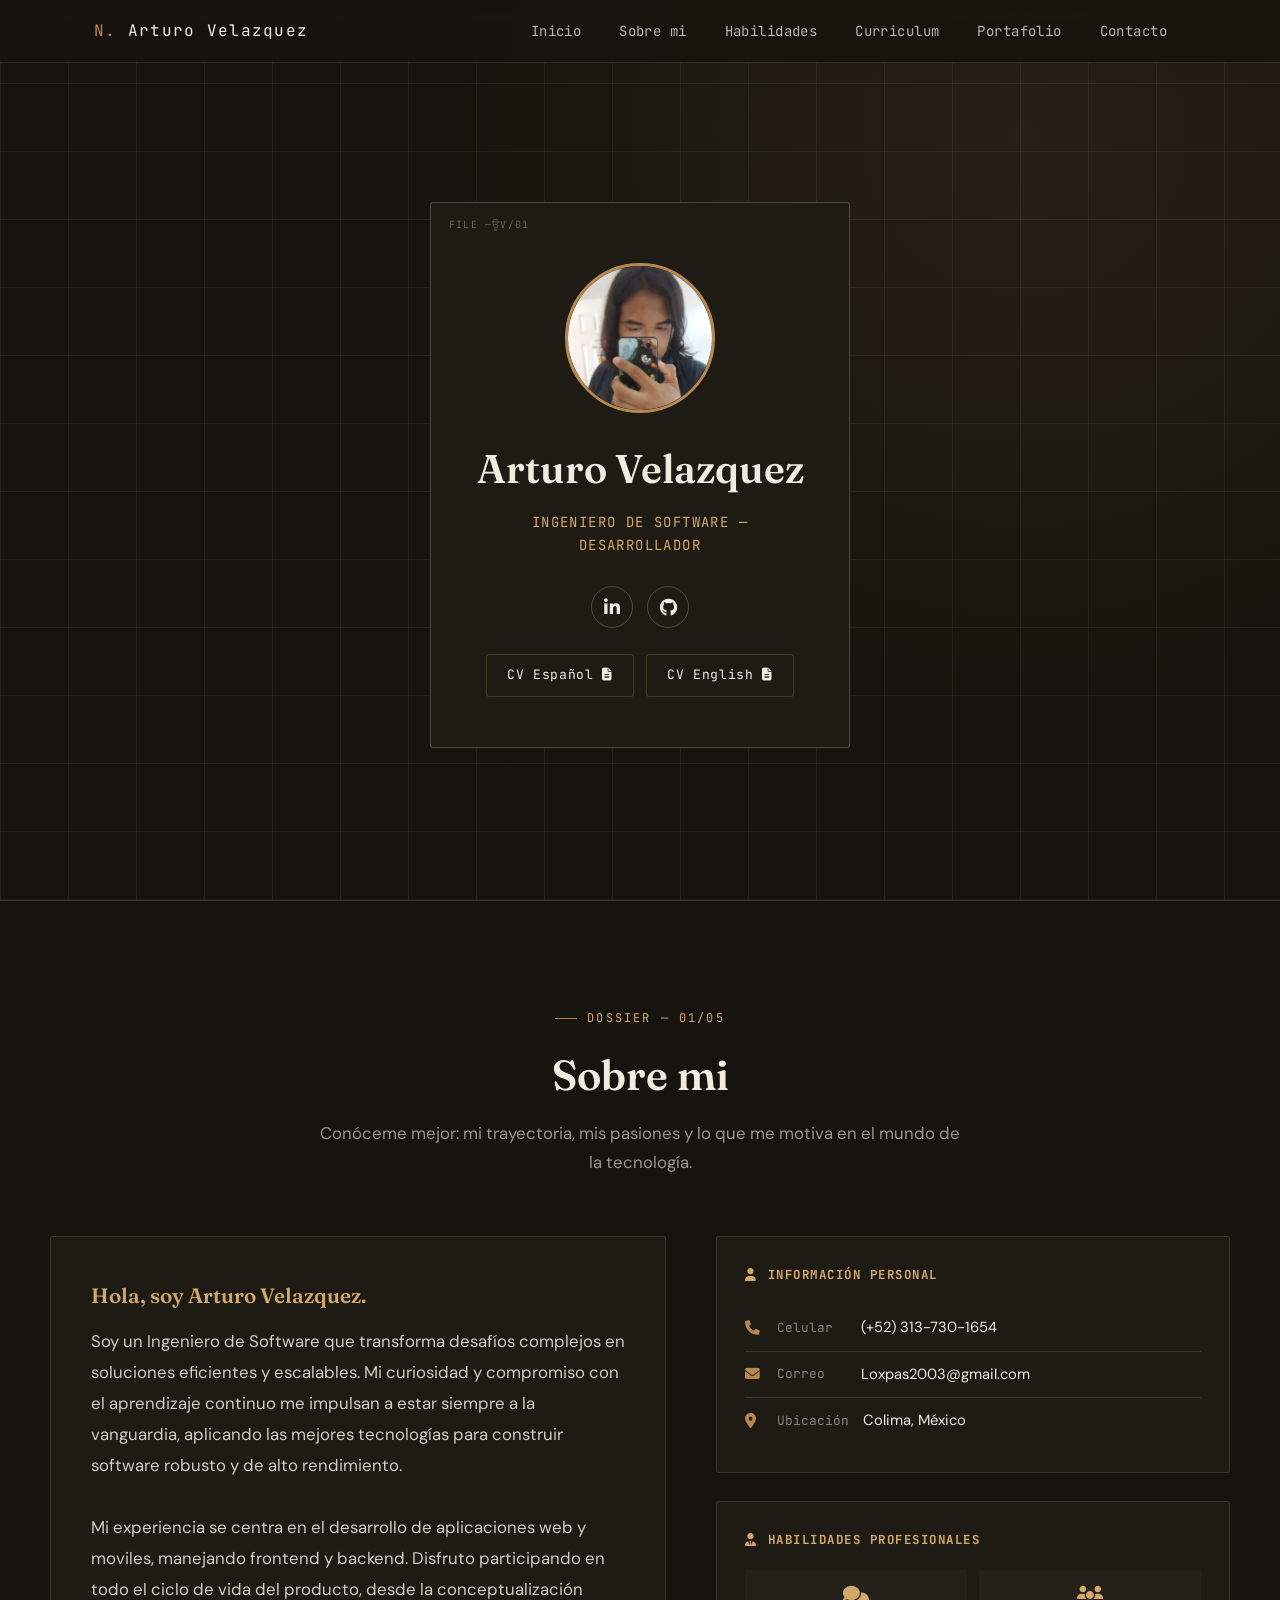
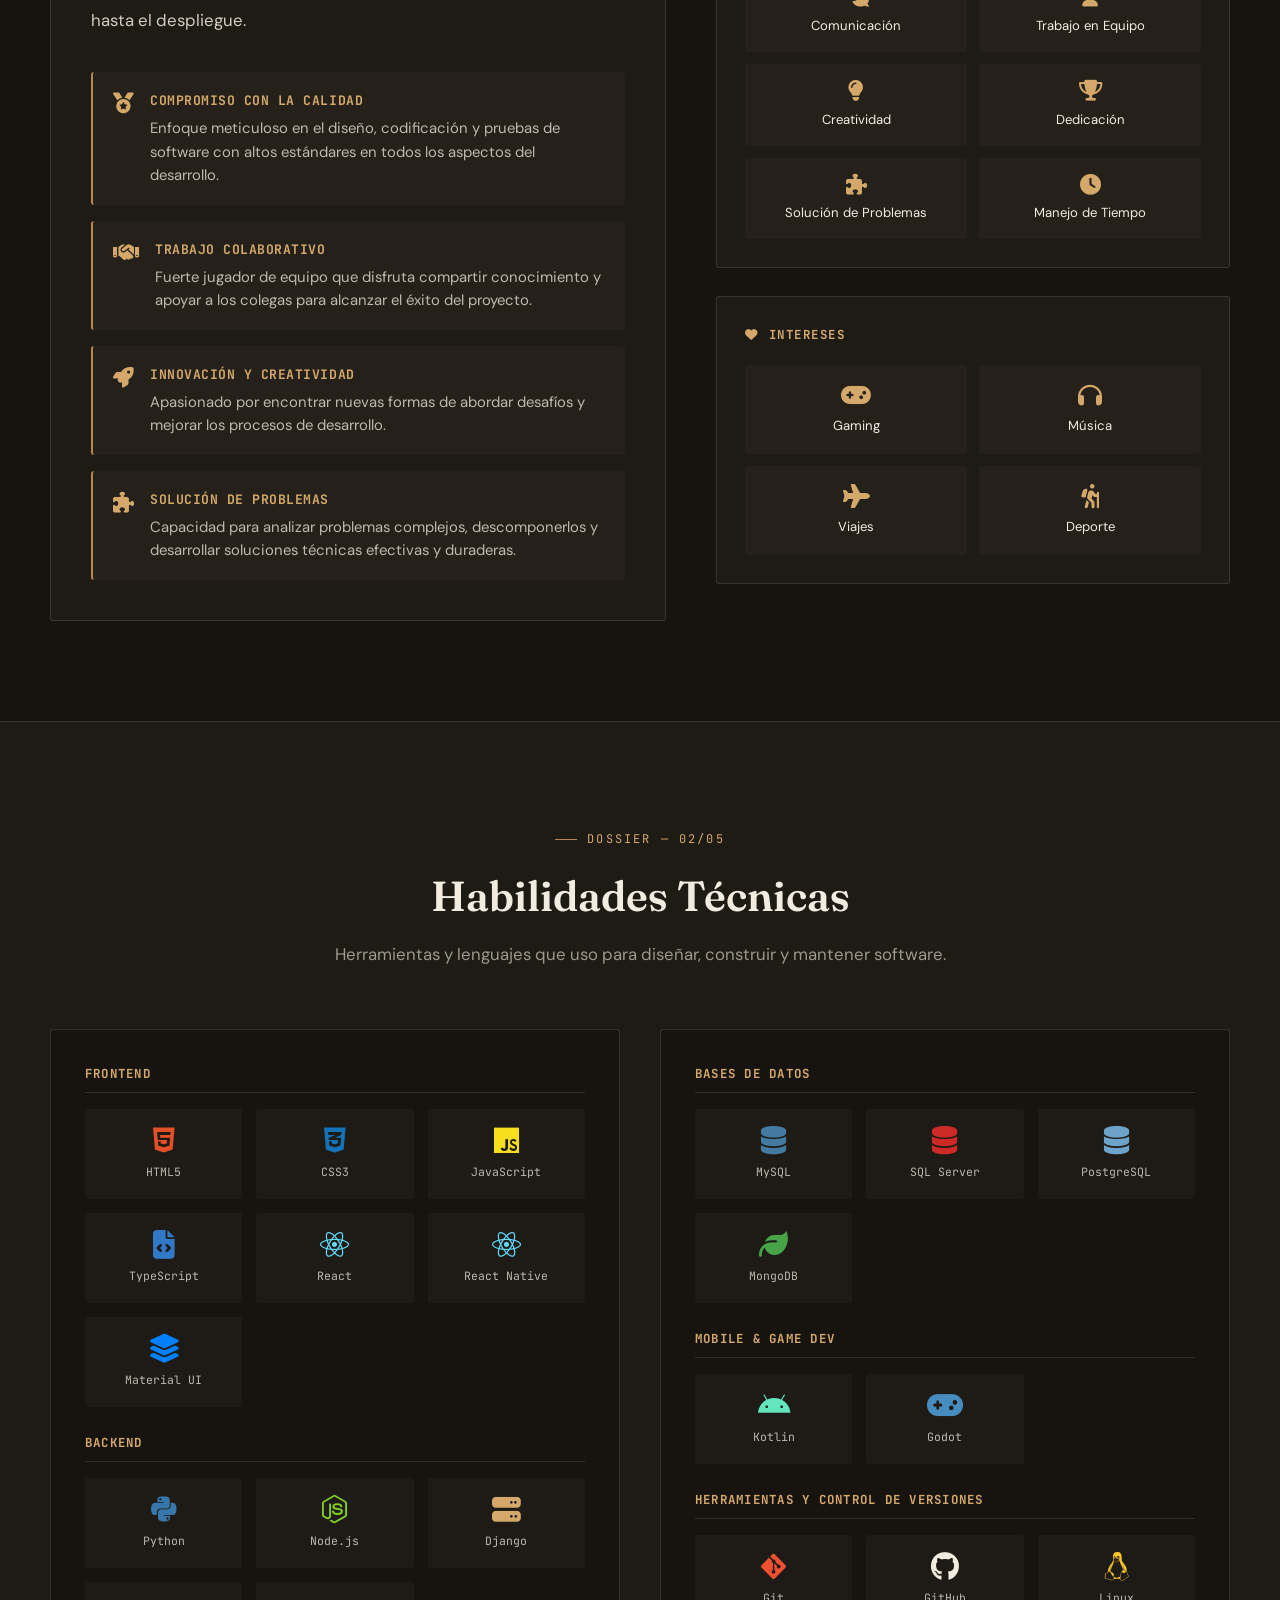
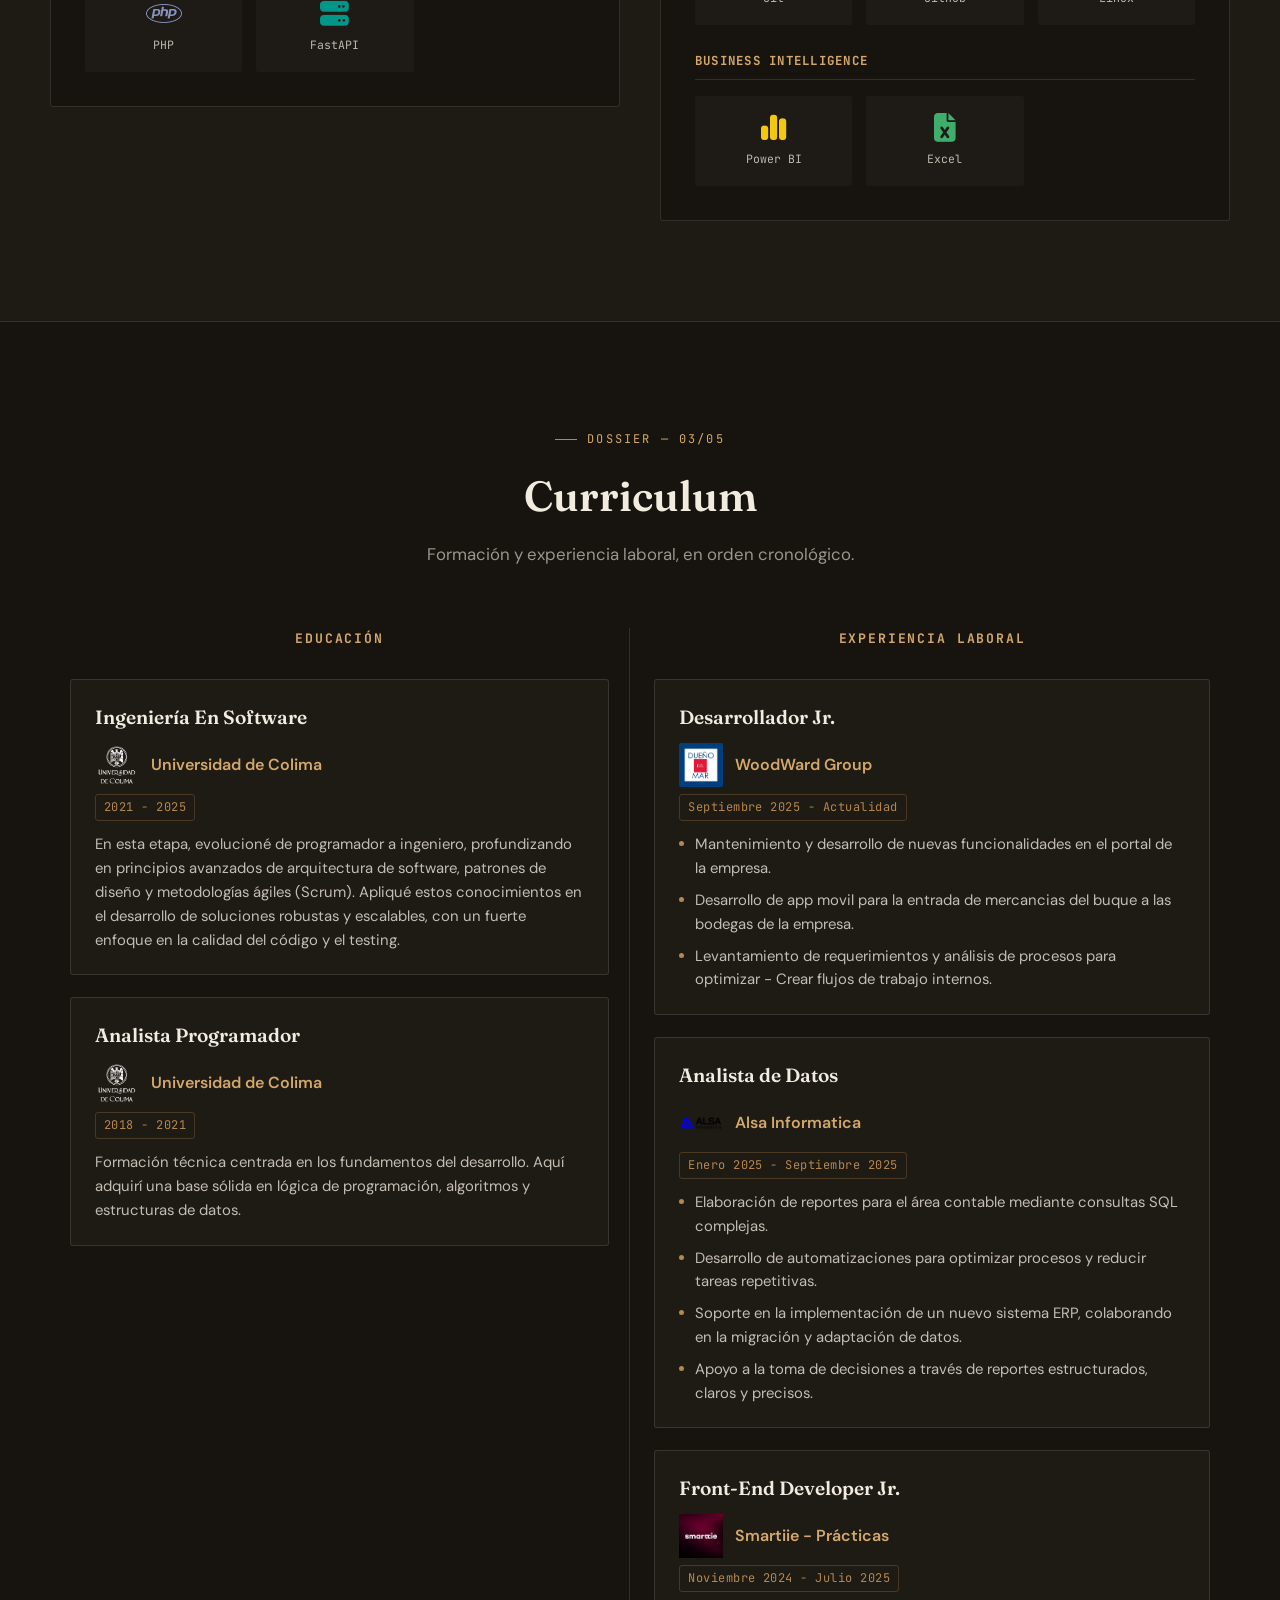
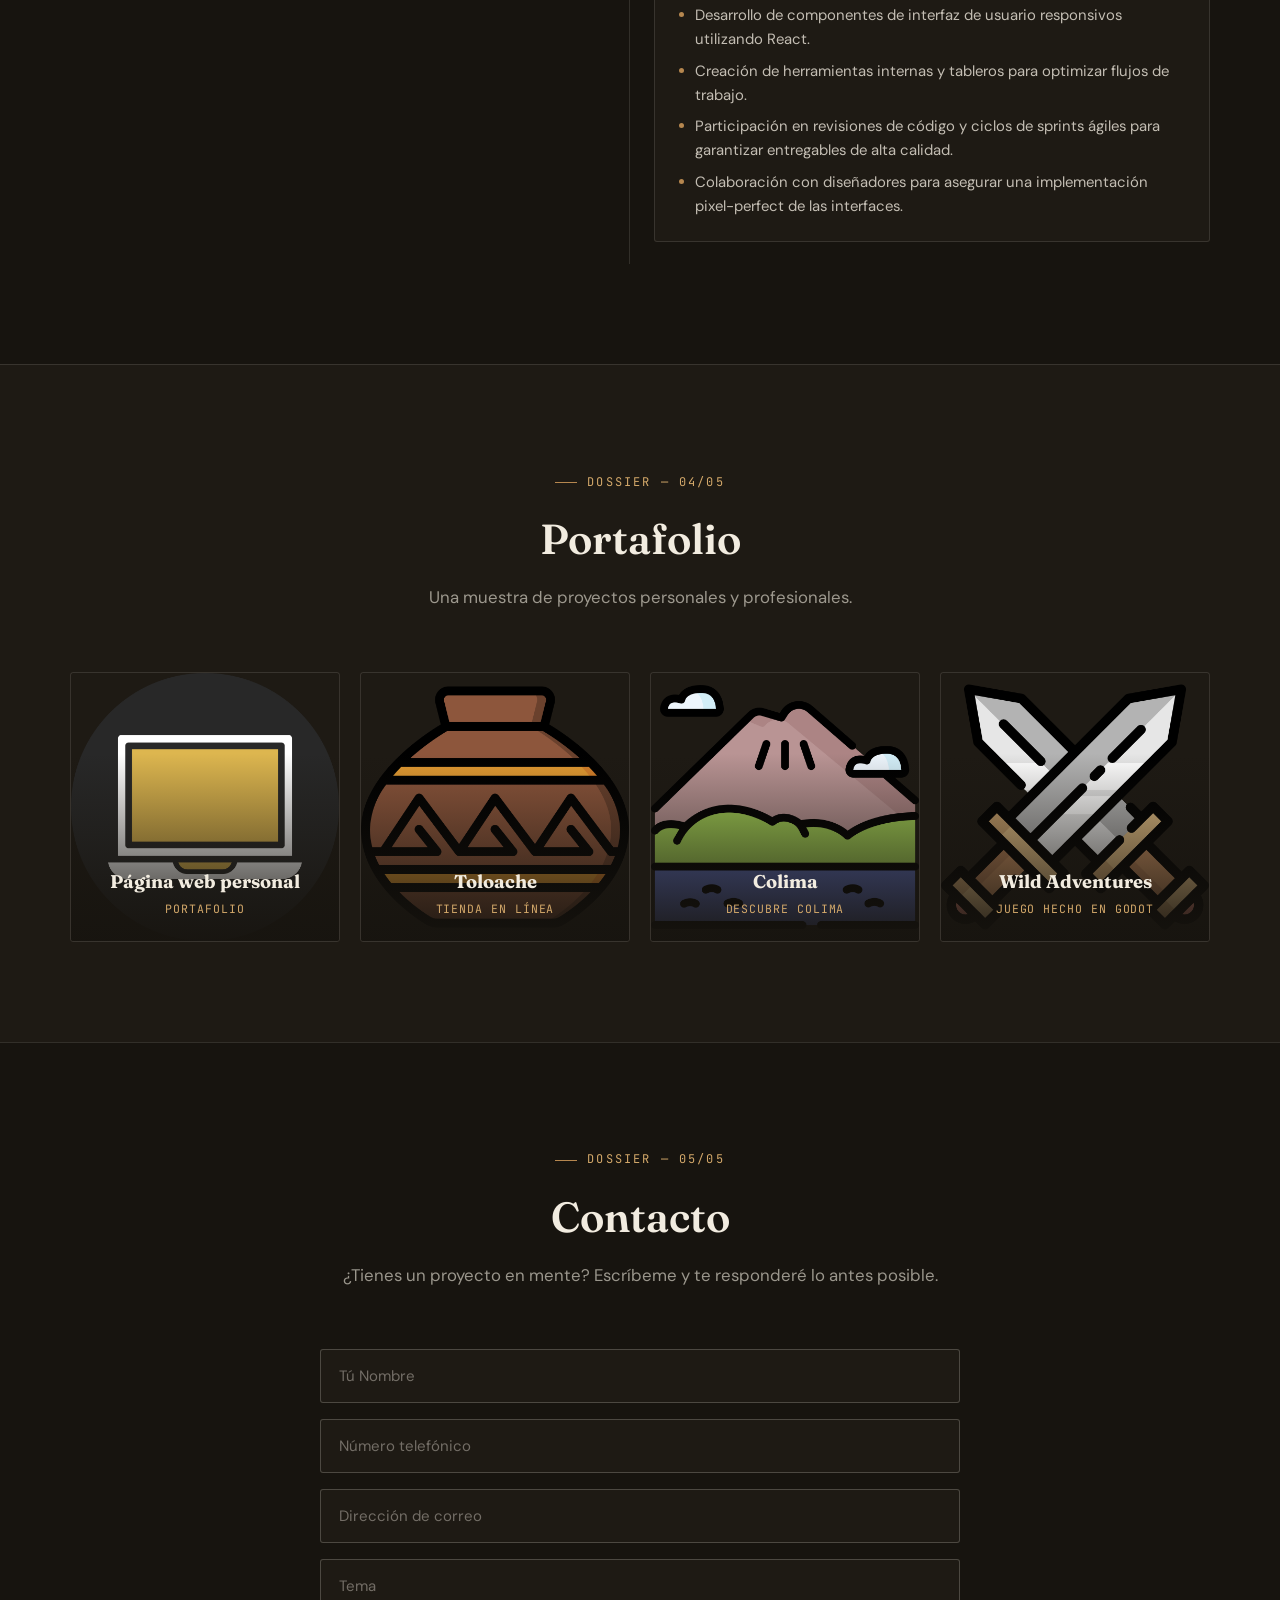
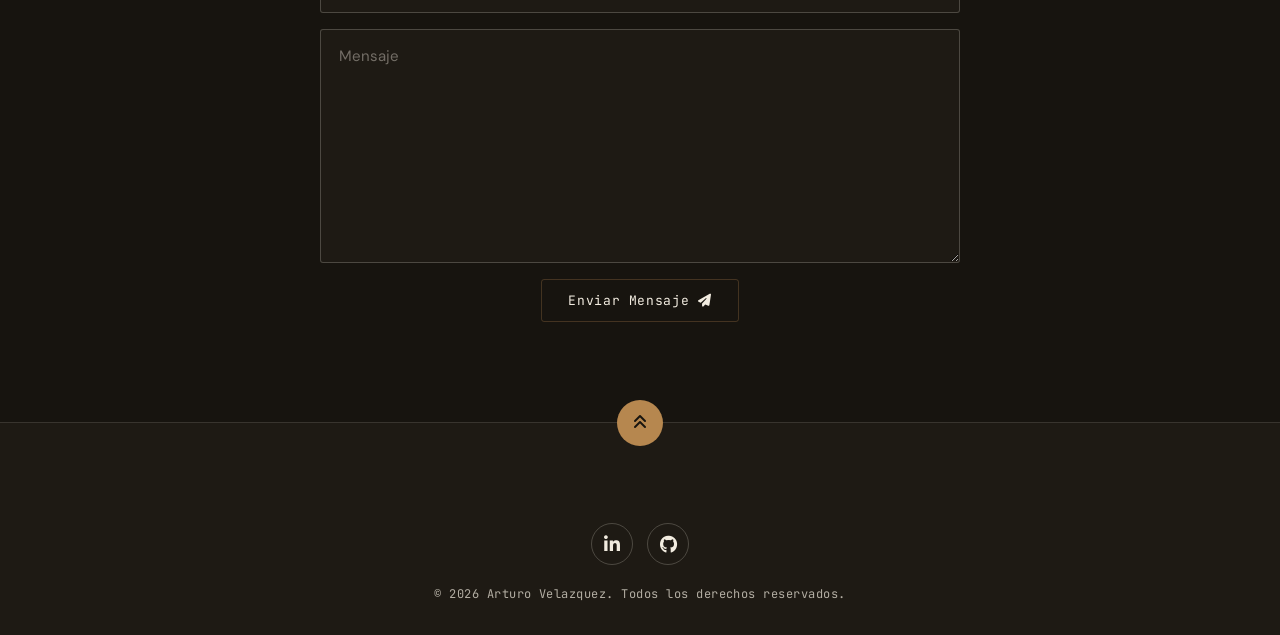
==== commit 2bf71a69: "Update copyright year in footer" ====
--- a/index.html
+++ b/index.html
@@ -321,7 +321,7 @@
                 <i class="fab fa-github" aria-hidden="true"></i>
             </a>
         </div>
-        <p>© 2025 Arturo Velazquez. Todos los derechos reservados.</p>
+        <p>© 2026 Arturo Velazquez. Todos los derechos reservados.</p>
     </footer>
     <script src="forms.js"></script>
 </body>
--- a/estilo.css
+++ b/estilo.css
@@ -1,21 +1,102 @@
-@import url('https://fonts.googleapis.com/css2?family=Righteous&family=Work+Sans:wght@100;300;400;600;800&display=swap');
+@import url('https://fonts.googleapis.com/css2?family=Fraunces:opsz,wght@9..144,300;9..144,500;9..144,600;9..144,700&family=DM+Sans:wght@400;500;700&family=JetBrains+Mono:wght@400;500;700&display=swap');
+
+/* ==========================================================================
+   TOKENS — "Engineer's Dossier"
+   ========================================================================== */
+:root {
+    --canvas: #17140f;
+    --canvas-raised: #1e1a14;
+    --ivory: #f2ece0;
+    --ivory-dim: #e6ddc9;
+    --ink: #221e18;
+    --ink-soft: rgba(34, 30, 24, .68);
+    --brass: #b6874f;
+    --brass-light: #d3a86a;
+    --brass-dim: rgba(182, 135, 79, .28);
+    --paper-line: rgba(242, 236, 224, .12);
+    --paper-line-strong: rgba(242, 236, 224, .22);
+
+    --display: 'Fraunces', serif;
+    --body: 'DM Sans', sans-serif;
+    --mono: 'JetBrains Mono', monospace;
+
+    --radius: 3px;
+}
 
 * {
     box-sizing: border-box;
-    font-family: 'Work Sans';
     margin: 0;
     padding: 0;
 }
 
 html {
-    /* me permite deslizar cuando hago clic en los links del menu */
     scroll-behavior: smooth;
     overflow-x: hidden;
 }
 
-/* MENU */
+body {
+    background: var(--canvas);
+    color: var(--ivory);
+    font-family: var(--body);
+    line-height: 1.6;
+}
+
+img {
+    max-width: 100%;
+}
+
+a {
+    color: inherit;
+}
+
+/* eyebrow / file-label utility, used across sections */
+.eyebrow {
+    display: inline-flex;
+    align-items: center;
+    gap: 10px;
+    font-family: var(--mono);
+    font-size: 12px;
+    letter-spacing: .18em;
+    text-transform: uppercase;
+    color: var(--brass-light);
+}
+
+.eyebrow::before {
+    content: '';
+    width: 22px;
+    height: 1px;
+    background: var(--brass);
+    display: inline-block;
+}
+
+.section-head {
+    text-align: center;
+    max-width: 640px;
+    margin: 0 auto 60px;
+}
+
+.section-head h2,
+.section-head h1 {
+    font-family: var(--display);
+    font-weight: 600;
+    font-size: 42px;
+    margin: 14px 0 10px;
+    color: var(--ivory);
+}
+
+.section-head .subtitle {
+    color: rgba(242, 236, 224, .6);
+    font-size: 1.05rem;
+    line-height: 1.7;
+}
+
+/* ==========================================================================
+   HEADER / NAV
+   ========================================================================== */
 .contenedor-header {
-    background: #1e2326;
+    background: rgba(23, 20, 15, .92);
+    backdrop-filter: blur(6px);
+    border-bottom: 1px solid var(--paper-line);
     position: fixed;
     width: 100%;
     top: 0;
@@ -24,280 +105,303 @@
 }
 
 .contenedor-header header {
-    max-width: 1100px;
+    max-width: 1140px;
     margin: auto;
     display: flex;
     justify-content: space-between;
     align-items: center;
-    padding: 15px 20px;
+    padding: 18px 24px;
 }
 
 .contenedor-header header .logo a {
-    font-family: 'Righteous';
-    font-size: 36px;
-    color: #1CB698;
+    font-family: var(--mono);
+    font-size: 16px;
+    letter-spacing: .08em;
+    color: var(--ivory);
     text-decoration: none;
 }
 
+.contenedor-header header .logo a::before {
+    content: 'N.\00A0';
+    color: var(--brass);
+}
+
 .contenedor-header header ul {
     display: flex;
     list-style: none;
 }
 
 .contenedor-header header nav ul li a {
-    text-align: none;
-    color: #fff;
-    margin: 0 15px;
+    color: rgba(242, 236, 224, .75);
+    margin: 0 16px;
     padding: 3px;
-    transition: .5s;
+    transition: .3s;
     text-decoration: none;
+    font-size: 14px;
+    font-family: var(--mono);
+    letter-spacing: .03em;
 }
 
 .contenedor-header header nav ul li a:hover {
-    color: #1CB698;
+    color: var(--brass-light);
 }
 
 .nav-responsive {
-    background-color: #1CB698;
-    color: #fff;
-    padding: 5px 10px;
-    border-radius: 5px;
+    background-color: transparent;
+    color: var(--brass);
+    border: 1px solid var(--brass-dim);
+    padding: 6px 10px;
+    border-radius: var(--radius);
     cursor: pointer;
     display: none;
 }
 
-
-/* SECCION I N I C I O */
+/* ==========================================================================
+   INICIO / HERO
+   ========================================================================== */
 .inicio {
-    background: linear-gradient(to top, rgba(30, 35, 38, .8), rgba(30, 35, 38, 1)),
-        url(img/fondo.jpg);
-    background-size: cover;
+    background:
+        radial-gradient(circle at 80% 15%, rgba(182, 135, 79, .10) 0%, transparent 45%),
+        repeating-linear-gradient(0deg, var(--paper-line) 0px, transparent 1px, transparent 68px),
+        repeating-linear-gradient(90deg, var(--paper-line) 0px, transparent 1px, transparent 68px),
+        var(--canvas);
     min-height: 100vh;
-    padding-top: 80px;
-    /* altura del header */
-    padding-bottom: 50px;
-    /* 👈 espacio extra */
-    color: #fff;
+    padding-top: 110px;
+    padding-bottom: 60px;
     display: flex;
     align-items: center;
-    box-sizing: border-box;
-}
-
-
-/* mejora cuando haces clic en los enlaces del menú */
+}
+
 #inicio {
     scroll-margin-top: 80px;
-    /* altura del header */
 }
 
 .inicio .contenido-banner {
-    padding: 20px;
-    background-color: #1e2326;
-    max-width: 350px;
+    padding: 50px 40px;
+    background-color: var(--canvas-raised);
+    border: 1px solid var(--paper-line-strong);
+    max-width: 420px;
     margin: auto;
     text-align: center;
-    border-radius: 40px;
+    border-radius: var(--radius);
+    position: relative;
+}
+
+.inicio .contenido-banner::before {
+    content: 'FILE\00A0—\00A0AV/01';
+    position: absolute;
+    top: 14px;
+    left: 18px;
+    font-family: var(--mono);
+    font-size: 10px;
+    letter-spacing: .12em;
+    color: rgba(242, 236, 224, .35);
 }
 
 .inicio .contenido-banner img {
-    margin-top: 40px;
-    border: 10px solid #1CB698;
+    border: 3px solid var(--brass);
     display: block;
-    width: 80%;
-    margin: auto;
-    border-radius: 100%;
+    width: 150px;
+    height: 150px;
+    object-fit: cover;
+    margin: 10px auto 24px;
+    border-radius: 50%;
 }
 
 .inicio .contenido-banner h1 {
-    margin-top: 40px;
-    font-size: 42px;
-    font-family: 'Righteous';
+    font-size: 40px;
+    font-family: var(--display);
+    font-weight: 600;
 }
 
 .inicio .contenido-banner h2 {
-    font-size: 15px;
-    font-weight: normal;
+    font-size: 14px;
+    font-weight: 400;
+    font-family: var(--mono);
+    letter-spacing: .1em;
+    text-transform: uppercase;
+    color: var(--brass-light);
+    margin-top: 10px;
+}
+
+.inicio .contenido-banner .redes {
+    margin-top: 30px;
 }
 
 .inicio .contenido-banner .redes a {
-    color: #fff;
+    color: var(--ivory);
     display: inline-block;
     text-decoration: none;
-    border: 1px solid #fff;
+    border: 1px solid var(--paper-line-strong);
     border-radius: 100%;
     width: 42px;
     height: 42px;
     line-height: 42px;
-    margin: 40px 5px;
-    font-size: 20px;
+    margin: 0 5px;
+    font-size: 18px;
     transition: .3s;
 }
 
 .inicio .contenido-banner .redes a:hover {
-    background-color: #1CB698;
+    background-color: var(--brass);
+    border-color: var(--brass);
+    color: var(--canvas);
+}
+
+.cv-buttons {
+    display: flex;
+    justify-content: center;
+    gap: 12px;
+    flex-wrap: wrap;
+    margin-top: 26px;
 }
 
 .btn-cv {
     cursor: pointer;
     background-color: transparent;
-    border: 2px solid #fff;
+    border: 1px solid var(--brass-dim);
     width: fit-content;
     display: block;
-    margin: 20px auto;
-    padding: 10px 22px;
-    font-size: 16px;
-    color: #fff;
+    padding: 10px 20px;
+    font-size: 13px;
+    font-family: var(--mono);
+    letter-spacing: .05em;
+    color: var(--ivory);
     position: relative;
     z-index: 10;
     text-decoration: none;
-    /* evita subrayado */
-}
-
-/* overlay funciona igual dentro del <a> */
+    border-radius: var(--radius);
+    overflow: hidden;
+}
+
 .btn-cv .overlay {
     position: absolute;
     top: 0;
     left: 0;
     width: 0;
     height: 100%;
-    background-color: #1CB698;
+    background-color: var(--brass);
     z-index: -1;
-    transition: 1s;
+    transition: .4s;
 }
 
 .btn-cv:hover .overlay {
     width: 100%;
 }
 
-/* SECCIÓN ABOUT ME MEJORADA */
+.btn-cv:hover {
+    color: var(--canvas);
+}
+
+/* ==========================================================================
+   SOBRE MI
+   ========================================================================== */
 .sobremi {
-    background: linear-gradient(135deg, #1e2326, #252a2e);
-    padding: 40px 20px 40px;
+    background: var(--canvas);
+    padding: 100px 20px;
     position: relative;
-}
-
-.sobremi::before {
-    content: '';
-    position: absolute;
-    top: 0;
-    left: 0;
-    right: 0;
-    bottom: 0;
-    background: radial-gradient(circle at 70% 20%, rgba(28, 182, 152, 0.05) 0%, transparent 50%);
-    pointer-events: none;
+    border-top: 1px solid var(--paper-line);
 }
 
 .about-container {
-    max-width: 1200px;
+    max-width: 1180px;
     margin: auto;
-    position: relative;
-    z-index: 2;
-}
-
-.about-header {
-    text-align: center;
-    margin-bottom: 80px;
-}
-
-.about-header h2 {
-    font-size: 3rem;
-    font-family: 'Righteous';
-    color: #1CB698;
-    margin-bottom: 20px;
-}
-
-.about-header .subtitle {
-    font-size: 1.2rem;
-    color: rgba(255, 255, 255, 0.7);
-    max-width: 600px;
-    margin: 0 auto;
-    line-height: 1.6;
 }
 
 .about-content {
     display: grid;
     grid-template-columns: 1.2fr 1fr;
-    gap: 60px;
-    margin-bottom: 80px;
+    gap: 50px;
 }
 
 .about-text {
-    background: rgba(37, 42, 46, 0.6);
+    background: var(--canvas-raised);
     padding: 40px;
-    border-radius: 20px;
-    border: 1px solid rgba(28, 182, 152, 0.1);
+    border-radius: var(--radius);
+    border: 1px solid var(--paper-line);
 }
 
 .intro-text {
-    font-size: 1.1rem;
-    line-height: 1.8;
-    color: rgba(255, 255, 255, 0.9);
-    margin-bottom: 40px;
+    font-size: 1.05rem;
+    line-height: 1.85;
+    color: rgba(242, 236, 224, .85);
+    margin-bottom: 36px;
 }
 
 .intro-text .highlight {
-    color: #1CB698;
+    font-family: var(--display);
+    font-size: 1.3rem;
+    display: block;
+    color: var(--brass-light);
     font-weight: 600;
+    margin-bottom: 10px;
 }
 
 .strengths-grid {
     display: grid;
-    gap: 25px;
+    gap: 16px;
 }
 
 .strength-item {
     display: flex;
     align-items: flex-start;
-    gap: 15px;
-    padding: 20px;
-    background: rgba(30, 35, 38, 0.5);
-    border-radius: 15px;
-    border-left: 4px solid #1CB698;
-    transition: all 0.3s ease;
+    gap: 16px;
+    padding: 18px 20px;
+    background: rgba(242, 236, 224, .03);
+    border-radius: var(--radius);
+    border-left: 2px solid var(--brass);
+    transition: .3s;
 }
 
 .strength-item:hover {
-    transform: translateX(10px);
-    background: rgba(30, 35, 38, 0.8);
+    background: rgba(242, 236, 224, .06);
+    transform: translateX(6px);
 }
 
 .strength-icon {
-    color: #1CB698;
-    font-size: 1.5rem;
-    margin-top: 5px;
+    color: var(--brass-light);
+    font-size: 1.3rem;
+    margin-top: 3px;
 }
 
 .strength-content h4 {
-    color: #1CB698;
-    font-size: 1.1rem;
-    margin-bottom: 8px;
-    font-weight: 600;
+    font-family: var(--mono);
+    font-size: .82rem;
+    letter-spacing: .04em;
+    text-transform: uppercase;
+    color: var(--brass-light);
+    margin-bottom: 6px;
 }
 
 .strength-content p {
-    color: rgba(255, 255, 255, 0.8);
-    line-height: 1.5;
-    font-size: 0.95rem;
+    color: rgba(242, 236, 224, .75);
+    line-height: 1.55;
+    font-size: .93rem;
 }
 
 .about-info {
     display: grid;
-    gap: 40px;
+    gap: 28px;
+    align-content: start;
 }
 
 .info-card {
-    background: rgba(37, 42, 46, 0.6);
-    padding: 30px;
-    border-radius: 20px;
-    border: 1px solid rgba(28, 182, 152, 0.1);
+    background: var(--canvas-raised);
+    padding: 28px;
+    border-radius: var(--radius);
+    border: 1px solid var(--paper-line);
 }
 
 .info-card h3 {
-    color: #1CB698;
-    font-size: 1.3rem;
-    font-family: 'Righteous';
-    margin-bottom: 25px;
-    text-align: center;
+    font-family: var(--mono);
+    font-size: .78rem;
+    letter-spacing: .12em;
+    text-transform: uppercase;
+    color: var(--brass-light);
+    margin-bottom: 20px;
+    display: flex;
+    align-items: center;
+    gap: 10px;
 }
 
 .personal-info {
@@ -307,9 +411,10 @@
 .personal-info li {
     display: flex;
     align-items: center;
-    gap: 15px;
-    padding: 12px 0;
-    border-bottom: 1px solid rgba(255, 255, 255, 0.1);
+    gap: 14px;
+    padding: 11px 0;
+    border-bottom: 1px solid var(--paper-line);
+    font-size: .92rem;
 }
 
 .personal-info li:last-child {
@@ -317,261 +422,133 @@
 }
 
 .personal-info i {
-    color: #1CB698;
-    font-size: 1.1rem;
-    width: 20px;
+    color: var(--brass);
+    width: 18px;
 }
 
 .personal-info strong {
-    color: #1CB698;
-    min-width: 80px;
+    font-family: var(--mono);
+    font-size: .8rem;
+    color: rgba(242, 236, 224, .5);
+    min-width: 70px;
+    font-weight: 400;
 }
 
 .personal-info span {
-    color: #fff;
-    /* blanco */
-    font-weight: 400;
-}
-
+    color: var(--ivory);
+}
+
+.prof-grid {
+    display: grid;
+    grid-template-columns: repeat(2, 1fr);
+    gap: 12px;
+}
+
+.prof-skill-item {
+    display: flex;
+    flex-direction: column;
+    align-items: center;
+    gap: 8px;
+    padding: 16px 10px;
+    background: rgba(242, 236, 224, .03);
+    border-radius: var(--radius);
+    text-align: center;
+    font-size: .82rem;
+    transition: .3s;
+}
+
+.prof-skill-item:hover {
+    background: var(--brass);
+    color: var(--canvas);
+}
+
+.prof-icon {
+    color: var(--brass-light);
+    font-size: 1.3rem;
+}
+
+.prof-skill-item:hover .prof-icon {
+    color: var(--canvas);
+}
 
 .interests-grid {
     display: grid;
     grid-template-columns: repeat(2, 1fr);
-    gap: 15px;
+    gap: 12px;
 }
 
 .interest-item {
     display: flex;
     flex-direction: column;
     align-items: center;
-    gap: 10px;
-    padding: 20px;
-    background: rgba(30, 35, 38, 0.5);
-    border-radius: 15px;
-    transition: all 0.3s ease;
+    gap: 8px;
+    padding: 18px 10px;
+    background: rgba(242, 236, 224, .03);
+    border-radius: var(--radius);
+    transition: .3s;
     text-align: center;
+    font-size: .82rem;
 }
 
 .interest-item:hover {
-    background: #1CB698;
-    transform: translateY(-5px);
-    box-shadow: 0 10px 25px rgba(28, 182, 152, 0.2);
+    background: var(--brass);
+    color: var(--canvas);
+    transform: translateY(-3px);
 }
 
 .interest-item i {
-    font-size: 2rem;
-    color: #1CB698;
-    transition: all 0.3s ease;
+    font-size: 1.5rem;
+    color: var(--brass-light);
 }
 
 .interest-item:hover i {
-    color: #fff;
-}
-
-.interest-item span {
-    font-size: 0.9rem;
-    font-weight: 500;
-    color: rgba(255, 255, 255, 0.9);
-}
-
-@media screen and (max-width: 980px) {
-
-    /* --- MENÚ HAMBURGUESA --- */
-    nav {
-        display: none;
-    }
-
-    .nav-responsive {
-        display: block;
-    }
-
-    nav.responsive {
-        display: block;
-        position: absolute;
-        right: 0;
-        top: 75px;
-        background-color: #252A2E;
-        width: 180px;
-    }
-
-    nav.responsive ul {
-        display: block !important;
-    }
-
-    nav.responsive ul li {
-        border-bottom: 1px solid #fff;
-        padding: 10px 0;
-    }
-}
-
-@media screen and (max-width: 768px) {
-    /* --- AJUSTES GENERALES PARA TABLET --- */
-
-    /* SECCIÓN SOBRE MI */
-    .about-content {
-        grid-template-columns: 1fr;
-        gap: 40px;
-    }
-
-    .about-header h2 {
-        font-size: 2.2rem;
-    }
-
-    .about-text,
-    .info-card {
-        padding: 25px 20px;
-    }
-
-    .personal-info li {
-        flex-direction: column;
-        align-items: flex-start;
-        gap: 5px;
-    }
-
-    .personal-info strong {
-        min-width: unset;
-    }
-
-    .interests-grid {
-        grid-template-columns: repeat(2, 1fr);
-    }
-
-    /* SECCIÓN HABILIDADES */
-    .skills-container {
-        grid-template-columns: 1fr;
-        gap: 40px;
-    }
-
-    .tech-grid {
-        grid-template-columns: repeat(2, 1fr);
-        gap: 20px;
-    }
-
-    .prof-grid {
-        grid-template-columns: 1fr;
-        gap: 20px;
-    }
-
-    .skills h2 {
-        font-size: 36px;
-    }
-}
-
-@media screen and (max-width: 700px) {
-    /* --- AJUSTES PARA MÓVILES (SOLUCIÓN AL OVERFLOW) --- */
-
-    /* SECCIÓN CURRICULUM */
-    .curriculum .fila {
-        display: block;
-        /* Apila las columnas */
-    }
-
-    .curriculum .fila .col {
-        width: 100%;
-        /* Ocupan todo el ancho */
-        padding: 0 10px;
-        margin: 0;
-        border: none;
-    }
-
-    .curriculum .fila .item {
-        margin: 30px 0;
-    }
-
-    /* Ocultamos los conectores que causan el desbordamiento */
-    .curriculum .fila .item .conectori,
-    .curriculum .fila .item .conectord {
-        display: none;
-    }
-
-    /* SECCIÓN PORTAFOLIO */
-    .portfolio .galeria {
-        display: block;
-        width: 100%;
-    }
-
-    .portfolio .galeria .proyecto {
-        max-width: 100%;
-    }
-
-    /* SECCIÓN CONTACTO */
-    .contacto .fila {
-        display: block;
-    }
-
-    .contacto .fila .col {
-        width: 100%;
-    }
-}
-
-
-@media screen and (max-width: 480px) {
-
-    /* --- AJUSTES FINALES PARA MÓVILES PEQUEÑOS --- */
-    .tech-grid {
-        grid-template-columns: 1fr;
-    }
-
-    .interests-grid {
-        grid-template-columns: 1fr;
-    }
-}
-
-/* Color para los iconos de Habilidades Profesionales */
-.prof-icon {
-    color: #1CB698;
-}
-
-
-/* SECCION S K I L L S */
+    color: var(--canvas);
+}
+
+/* ==========================================================================
+   SKILLS
+   ========================================================================== */
 .skills {
-    background-color: #252A2E;
-    color: #fff;
-    padding: 40px 20px 80px;
-}
-
-.skills .contenido-seccion {
-    max-width: 1200px;
+    background: var(--canvas-raised);
+    padding: 100px 20px;
+    border-top: 1px solid var(--paper-line);
+}
+
+.skills-container {
+    max-width: 1180px;
     margin: auto;
-}
-
-.skills h2 {
-    font-size: 48px;
-    font-family: 'Righteous';
-    text-align: center;
-    padding: 20px 0 50px 0;
-    color: #1CB698;
-}
-
-/* Contenedor principal de skills */
-.skills-container {
     display: grid;
     grid-template-columns: 1fr 1fr;
-    gap: 60px;
+    gap: 40px;
     align-items: start;
 }
 
-/* Technical Skills */
 .skills-box {
-    background: #1e2326;
-    padding: 40px;
-    border-radius: 20px;
-    box-shadow: 0 10px 30px rgba(0, 0, 0, 0.3);
-}
-
-.technical-skills h3 {
-    font-size: 28px;
-    font-family: 'Righteous';
-    text-align: center;
-    margin-bottom: 40px;
-    color: #1CB698;
+    background: var(--canvas);
+    padding: 34px;
+    border-radius: var(--radius);
+    border: 1px solid var(--paper-line);
+}
+
+.skills-box h4 {
+    font-family: var(--mono);
+    font-size: .78rem;
+    letter-spacing: .1em;
+    text-transform: uppercase;
+    color: var(--brass-light);
+    margin: 26px 0 16px;
+    padding-bottom: 8px;
+    border-bottom: 1px solid var(--paper-line);
+}
+
+.skills-box h4:first-child {
+    margin-top: 0;
 }
 
 .tech-grid {
     display: grid;
     grid-template-columns: repeat(3, 1fr);
-    gap: 30px;
-    justify-items: center;
+    gap: 14px;
 }
 
 .skill-item {
@@ -579,649 +556,313 @@
     flex-direction: column;
     align-items: center;
     text-align: center;
-    padding: 20px;
-    background: #252A2E;
-    border-radius: 15px;
-    transition: all 0.3s ease;
-    cursor: pointer;
-    min-height: 120px;
+    gap: 8px;
+    padding: 16px 8px;
+    background: rgba(242, 236, 224, .03);
+    border-radius: var(--radius);
+    transition: .25s;
+    min-height: 90px;
     justify-content: center;
 }
 
 .skill-item:hover {
-    transform: translateY(-10px);
-    background: #1CB698;
-    box-shadow: 0 15px 35px rgba(28, 182, 152, 0.3);
+    background: rgba(182, 135, 79, .14);
+    transform: translateY(-4px);
 }
 
 .skill-item i {
-    font-size: 2.5rem;
+    font-size: 1.8rem;
+}
+
+.skill-item span {
+    font-family: var(--mono);
+    font-weight: 400;
+    font-size: 11.5px;
+    color: rgba(242, 236, 224, .75);
+}
+
+/* Icon colors, kept from original tech branding */
+.icon-html { color: #E34F26; }
+.icon-css { color: #1572B6; }
+.icon-js { color: #F7DF1E; }
+.icon-ts { color: #3178C6; }
+.icon-react { color: #61DAFB; }
+.icon-mui { color: #007FFF; }
+.icon-python { color: #3776AB; }
+.icon-node { color: #83CD29; }
+.icon-django { color: #d3a86a; }
+.icon-php { color: #8892BF; }
+.icon-fastapi { color: #009688; }
+.icon-mysql { color: #4479A1; }
+.icon-sqlserver { color: #CC2927; }
+.icon-postgres { color: #6ea3c9; }
+.icon-mongo { color: #47A248; }
+.icon-godot { color: #478CBF; }
+.icon-kotlin { color: #63E6BE; }
+.icon-git { color: #F05032; }
+.icon-github { color: #f2ece0; }
+.icon-linux { color: #FCC624; }
+.icon-powerbi { color: #F2C811; }
+.icon-excel { color: #3fae6c; }
+
+/* ==========================================================================
+   CURRICULUM / TIMELINE
+   ========================================================================== */
+.curriculum {
+    background: var(--canvas);
+    padding: 100px 20px;
+    border-top: 1px solid var(--paper-line);
+}
+
+.curriculum .contenido-seccion {
+    max-width: 1140px;
+    margin: auto;
+}
+
+.curriculum .fila {
+    display: flex;
+    justify-content: center;
+    gap: 20px;
+}
+
+.curriculum .fila .col {
+    width: 50%;
+}
+
+.curriculum .fila .col h3 {
+    font-family: var(--mono);
+    font-size: .82rem;
+    letter-spacing: .14em;
+    text-transform: uppercase;
+    color: var(--brass-light);
+    margin-bottom: 30px;
+    text-align: center;
+}
+
+.curriculum .fila .izquierda {
+    border-right: 1px solid var(--paper-line);
+    padding-right: 20px;
+}
+
+.curriculum .fila .derecha {
+    padding-left: 4px;
+}
+
+.curriculum .fila .item {
+    padding: 22px 24px;
+    margin-bottom: 22px;
+    background: var(--canvas-raised);
+    border: 1px solid var(--paper-line);
+    border-radius: var(--radius);
+    position: relative;
+}
+
+.curriculum .fila .item h4,
+.curriculum .fila .item h2 {
+    font-family: var(--display);
+    font-size: 1.2rem;
+    font-weight: 600;
     margin-bottom: 10px;
-    transition: all 0.3s ease;
-}
-
-.skill-item span {
+    color: var(--ivory);
+}
+
+.curriculum .fila .item .casa {
+    color: var(--brass-light);
+    font-size: 1rem;
     font-weight: 600;
-    font-size: 14px;
-    opacity: 0.9;
-}
-
-/* --- Colores para los iconos de habilidades --- */
-
-/* Frontend */
-.icon-html {
-    color: #E34F26;
-}
-
-.icon-css {
-    color: #1572B6;
-}
-
-.icon-js {
-    color: #F7DF1E;
-}
-
-.icon-ts {
-    color: #3178C6;
-}
-
-.icon-react {
-    color: #61DAFB;
-}
-
-.icon-mui {
-    color: #007FFF;
-}
-
-/* Backend */
-.icon-python {
-    color: #3776AB;
-}
-
-.icon-node {
-    color: #339933;
-}
-
-.icon-django {
-    color: #092E20;
-}
-
-.icon-fastapi {
-    color: #009688;
-}
-
-/* Bases de Datos */
-.icon-mysql {
-    color: #4479A1;
-}
-
-.icon-sqlserver {
-    color: #CC2927;
-}
-
-.icon-postgres {
-    color: #336791;
-}
-
-.icon-mongo {
-    color: #47A248;
-}
-
-/* Mobile & Game Dev */
-.icon-kotlin {
-    color: #7F52FF;
-}
-
-.icon-godot {
-    color: #478CBF;
-}
-
-/* Herramientas y Control de Versiones */
-.icon-git {
-    color: #F05032;
-}
-
-.icon-github {
-    color: #FFFFFF;
-}
-
-/* O #181717 si es sobre fondo claro */
-.icon-linux {
-    color: #FCC624;
-}
-
-/* Business Intelligence */
-.icon-powerbi {
-    color: #F2C811;
-}
-
-.icon-excel {
-    color: #217346;
-}
-
-
-/* --- Estilo para los subtítulos de categoría (opcional) --- */
-.technical-skills h4 {
-    margin-top: 25px;
-    margin-bottom: 15px;
-    text-align: left;
-    color: #1cb698;
-    /* O el color que prefieras */
-    border-bottom: 1px solid #252A2E;
-    padding-bottom: 5px;
-}
-
-/* Professional Skills */
-.skills-box h4 {
-    margin-top: 25px;
-    margin-bottom: 15px;
-    text-align: left;
-    color: #1cb698;
-    border-bottom: 1px solid #252A2E;
-    padding-bottom: 5px;
-}
-
-.professional-skills h3 {
-    font-size: 28px;
-    font-family: 'Righteous';
-    text-align: center;
-    margin-bottom: 40px;
-    color: #1CB698;
-}
-
-.prof-grid {
+    display: block;
+    font-family: var(--body);
+}
+
+.curriculum .fila .item .fecha {
+    display: inline-block;
+    font-family: var(--mono);
+    font-size: .75rem;
+    letter-spacing: .04em;
+    color: var(--brass);
+    margin-bottom: 12px;
+    padding: 3px 8px;
+    border: 1px solid var(--brass-dim);
+    border-radius: var(--radius);
+}
+
+.curriculum .fila .item p,
+.curriculum .fila .item ul {
+    line-height: 1.6;
+    color: rgba(242, 236, 224, .78);
+    font-size: .93rem;
+}
+
+.curriculum .fila .item ul {
+    list-style: none;
     display: grid;
-    grid-template-columns: repeat(2, 1fr);
-    gap: 25px;
-}
-
-.prof-skill-item {
-    background: #252A2E;
-    padding: 20px;
-    border-radius: 15px;
-    text-align: center;
-    transition: all 0.3s ease;
-    border-left: 4px solid #1CB698;
-}
-
-.prof-skill-item:hover {
-    transform: translateY(-5px);
-    box-shadow: 0 10px 25px rgba(28, 182, 152, 0.2);
-}
-
-.prof-skill-item i {
-    font-size: 2rem;
-    margin-bottom: 15px;
-    display: block;
-}
-
-.prof-skill-item span {
-    font-weight: 600;
-    font-size: 16px;
-    margin-bottom: 15px;
-    display: block;
-    color: #fff;
-}
-
-.skill-bar {
-    background: #1e2326;
-    height: 8px;
-    border-radius: 10px;
-    overflow: hidden;
-    margin-top: 10px;
-}
-
-.skill-progress {
-    height: 100%;
-    background: linear-gradient(90deg, #1CB698, #20E3B2);
-    border-radius: 10px;
-    width: 0%;
-    transition: width 2s ease-in-out;
-}
-
-.skill-icon {
-    font-size: 20px;
-    color: #1CB698;
-}
-
-/* Responsive */
-@media screen and (max-width: 768px) {
-    .skills-container {
-        grid-template-columns: 1fr;
-        gap: 40px;
-    }
-
-    .tech-grid {
-        grid-template-columns: repeat(2, 1fr);
-        gap: 20px;
-    }
-
-    .prof-grid {
-        grid-template-columns: 1fr;
-        gap: 20px;
-    }
-
-    .technical-skills,
-    .professional-skills {
-        padding: 30px 20px;
-    }
-
-    .skills h2 {
-        font-size: 36px;
-    }
-}
-
-@media screen and (max-width: 480px) {
-    .tech-grid {
-        grid-template-columns: 1fr;
-    }
-}
-
-
-
-/* SECCION CURRICULUM */
-.curriculum {
-    background-color: #1e2326;
-    color: #fff;
-    padding: 50px 20px;
-}
-
-.curriculum .contenido-seccion {
-    max-width: 1100px;
+    gap: 8px;
+}
+
+.curriculum .fila .item ul li {
+    padding-left: 16px;
+    position: relative;
+}
+
+.curriculum .fila .item ul li::before {
+    content: '';
+    position: absolute;
+    left: 0;
+    top: 8px;
+    width: 5px;
+    height: 5px;
+    border-radius: 50%;
+    background: var(--brass);
+}
+
+.institucion {
+    display: flex;
+    align-items: center;
+    margin-bottom: 6px;
+}
+
+.institucion img {
+    width: 44px;
+    height: 44px;
+    object-fit: contain;
+    margin-right: 12px;
+}
+
+/* ==========================================================================
+   PORTFOLIO
+   ========================================================================== */
+.portfolio {
+    background: var(--canvas-raised);
+    padding: 100px 20px;
+    border-top: 1px solid var(--paper-line);
+}
+
+.portfolio .contenido-seccion {
+    max-width: 1140px;
     margin: auto;
 }
 
-.curriculum h1 {
-    font-size: 48px;
-    font-family: 'Righteous';
-    text-align: center;
-    padding: 20px 0;
-}
-
-.curriculum h2 {
-    font-size: 20px;
-    font-family: 'Righteous';
-    text-align: center;
-    padding: 20px 0;
-}
-
-.curriculum .fila {
-    display: flex;
-    /*justify-content: space-between;*/
-    justify-content: center;
-}
-
-.curriculum .fila .col {
-    width: 49%;
-    padding: 0 20px;
-}
-
-.curriculum .fila .col h3 {
-    font-size: 28px;
-    font-family: 'Righteous';
-    margin-bottom: 25px;
-    text-align: center;
-
-}
-
-.curriculum .fila .izquierda {
-    border-right: 2px solid #252A2E;
-}
-
-.curriculum .fila .derecha {
-    border-left: 2px solid #252A2E;
-}
-
-.curriculum .fila .item {
-    padding: 25px;
-    margin-bottom: 30px;
-    background-color: #252A2E;
-    position: relative;
-}
-
-.curriculum .fila .item h4 {
-    font-size: 20px;
-    margin-bottom: 10px;
-}
-
-.curriculum .fila .item .casa {
-    color: #1CB698;
-    font-size: 22px;
-    font-weight: bold;
-    display: block;
-}
-
-.curriculum .fila .item .fecha {
-    display: block;
-    color: #1CB698;
-    margin-bottom: 10px;
-}
-
-.curriculum .fila .item p {
-    line-height: 24px;
-}
-
-.curriculum .fila .izq {
-    border-right: 2px solid #1CB698;
-    margin-right: 20px;
-}
-
-.curriculum .fila .der {
-    border-left: 2px solid #1CB698;
-    margin-left: 20px;
-}
-
-.curriculum .fila .item .conectori {
-    height: 2px;
-    background-color: #1CB698;
-    width: 47px;
-    position: absolute;
-    top: 50%;
-    right: -47px;
-    z-index: 5;
-}
-
-.curriculum .fila .item .conectori .circuloi {
-    display: block;
-    height: 10px;
-    width: 10px;
-    border-radius: 50%;
-    background-color: #1CB698;
-    float: right;
-    position: relative;
-    bottom: 4px;
-}
-
-.curriculum .fila .item .conectord {
-    height: 2px;
-    background-color: #1CB698;
-    width: 47px;
-    position: absolute;
-    top: 50%;
-    left: -47px;
-    z-index: 5;
-}
-
-.curriculum .fila .item .conectord .circulod {
-    display: block;
-    height: 10px;
-    width: 10px;
-    border-radius: 50%;
-    background-color: #1CB698;
-    float: left;
-    position: relative;
-    bottom: 4px;
-}
-
-.institucion {
-    display: flex;
-    align-items: center;
-    /* Alinea verticalmente el logo y el texto */
-    margin-bottom: 5px;
-    /* Pequeño espacio hacia abajo */
-}
-
-.institucion img {
-    width: 60px;
-    /* Ancho del logo */
-    height: 60px;
-    /* Alto del logo */
-    margin-right: 12px;
-    /* Espacio entre el logo y el texto */
-    object-fit: contain;
-    /* Asegura que la imagen no se deforme */
-}
-
-
-/* SECCION PORTFOLIO */
-.portfolio {
-    background-color: #252A2E;
-    color: #fff;
-    padding: 50px 20px;
-}
-
-.portfolio .contenido-seccion {
-    max-width: 1100px;
-    margin: auto;
-}
-
-.portfolio h1 {
-    font-size: 48px;
-    font-family: 'Righteous';
-    text-align: center;
-    padding: 20px 0;
-}
-
-.portfolio .galeria {
-    display: flex;
-    flex-wrap: wrap;
-    justify-content: space-around;
-}
-
-.portfolio .galeria .proyecto {
-    position: relative;
-    max-width: 340px;
-    height: fit-content;
-    margin: 10px;
-    cursor: pointer;
-}
-
-.portfolio .galeria .proyecto img {
-    width: 100%;
-    display: block;
-}
-
-.portfolio .galeria .proyecto .overlay {
-    position: absolute;
-    top: 0;
-    width: 100%;
-    height: 100%;
-    text-align: center;
-    background: linear-gradient(rgba(28, 182, 152, .8), rgba(28, 182, 152, .8));
-    display: flex;
-    flex-direction: column;
-    justify-content: center;
-    transition: 1s;
-    font-size: 18px;
-    letter-spacing: 3px;
-    opacity: 0;
-}
-
-.portfolio .galeria .proyecto .overlay h3 {
-    margin-bottom: 20px;
-    transition: 1s;
-}
-
-.portfolio .galeria .proyecto .overlay:hover {
-    opacity: 1;
-}
-
-.portfolio .galeria .proyecto .overlay:hover h3 {
-    margin-bottom: 0px;
-}
-
-/* --- ESTILOS PARA LA GALERÍA DEL PORTAFOLIO --- */
-
-/* 1. Contenedor principal de la galería */
 .galeria {
     display: grid;
-    grid-template-columns: repeat(auto-fit, minmax(150px, 1fr));
-    /* Reducido a 200px */
-    gap: 25px;
-    /* También reducimos un poco el espacio para que se vea proporcionado */
-}
-
-/* 2. Contenedor de cada proyecto individual */
+    grid-template-columns: repeat(auto-fit, minmax(220px, 1fr));
+    gap: 20px;
+}
+
 .proyecto {
     position: relative;
-    /* Necesario para que el overlay funcione correctamente */
+    overflow: hidden;
+    aspect-ratio: 1 / 1;
+    border-radius: var(--radius);
+    border: 1px solid var(--paper-line);
     cursor: pointer;
-    overflow: hidden;
-    /* Oculta cualquier parte de la imagen que se salga del contenedor */
-
-    /* ¡LA CLAVE PRINCIPAL! */
-    /* Esto fuerza a que cada proyecto sea un cuadrado perfecto (proporción 1:1) */
-    aspect-ratio: 1 / 1;
-}
-
-/* 3. La imagen dentro de cada proyecto */
+    text-decoration: none;
+    display: block;
+}
+
 .proyecto img {
     width: 100%;
     height: 100%;
-
-    /* ¡LA MAGIA! */
-    /* Rellena todo el contenedor sin deformar la imagen. Recorta lo que sobra. */
     object-fit: cover;
-
-    /* Transición suave para el efecto de zoom (opcional) */
     transition: transform .5s;
-}
-
-/* --- ESTILOS PARA EL OVERLAY Y EFECTOS --- */
-
-/* El overlay que aparece al pasar el mouse */
+    filter: grayscale(30%);
+}
+
 .proyecto .overlay {
     position: absolute;
-    top: 0;
+    inset: 0;
+    text-align: center;
+    background: linear-gradient(180deg, rgba(23,20,15,0) 30%, rgba(23,20,15,.94) 100%);
+    display: flex;
+    flex-direction: column;
+    justify-content: flex-end;
+    padding: 22px;
+    transition: .4s;
+}
+
+.proyecto .overlay h3 {
+    font-family: var(--display);
+    font-size: 1.15rem;
+    color: var(--ivory);
+    margin-bottom: 4px;
+}
+
+.proyecto .overlay p {
+    font-family: var(--mono);
+    font-size: .72rem;
+    letter-spacing: .08em;
+    text-transform: uppercase;
+    color: var(--brass-light);
+}
+
+.proyecto:hover img {
+    transform: scale(1.08);
+    filter: grayscale(0%);
+}
+
+/* ==========================================================================
+   CONTACTO
+   ========================================================================== */
+.contacto {
+    background: var(--canvas);
+    padding: 100px 20px;
+    border-top: 1px solid var(--paper-line);
+}
+
+.contacto .contenido-seccion {
+    max-width: 640px;
+    margin: auto;
+}
+
+.contacto .fila {
+    display: flex;
+    justify-content: center;
+}
+
+.contacto .col {
     width: 100%;
-    height: 100%;
-    text-align: center;
-    background: linear-gradient(rgba(28, 182, 152, .8), rgba(28, 182, 152, .8));
-    display: flex;
-    flex-direction: column;
-    justify-content: center;
-    transition: 1s;
-    font-size: 18px;
-    letter-spacing: 3px;
-    opacity: 0;
-    /* Inicialmente invisible */
-}
-
-.proyecto .overlay h1 {
-    margin-bottom: 20px;
-    transition: 1s;
-}
-
-/* Efecto al pasar el mouse sobre un proyecto */
-.proyecto:hover .overlay {
-    opacity: 1;
-    /* Hace visible el overlay */
-}
-
-.proyecto:hover img {
-    transform: scale(1.1);
-    /* Crea un ligero efecto de zoom en la imagen */
-}
-
-/* --- AJUSTES PARA EL PORTAFOLIO EN MÓVIL --- */
-
-@media screen and (max-width: 768px) {
-
-    /* Hacemos que la capa de información sea siempre visible */
-    .portfolio .galeria .proyecto .overlay {
-        opacity: 1;
-        background: rgba(0, 0, 0, 0.7);
-        /* Fondo oscuro para que el texto resalte */
-        position: static;
-        /* Cambia el posicionamiento para que ocupe su propio espacio */
-        transform: none;
-        /* Quitamos cualquier transformación */
-        padding: 20px;
-    }
-
-    /* Ajustamos el contenedor del proyecto para que se adapte al nuevo contenido */
-    .portfolio .galeria .proyecto {
-        display: flex;
-        flex-direction: column;
-    }
-
-    /* Le decimos a la imagen que no ocupe más espacio del necesario */
-    .portfolio .galeria .proyecto img {
-        height: auto;
-        max-height: 250px;
-        /* Limita la altura de la imagen para que no sea muy grande */
-        object-fit: cover;
-    }
-
-    /* Aseguramos que el texto sea blanco y visible */
-    .portfolio .galeria .proyecto .overlay h3,
-    .portfolio .galeria .proyecto .overlay p {
-        color: #fff;
-    }
-
-}
-
-
-
-/* SECCION CONTACTO */
-
-#confirmationMessage {
-    display: none;
-    /* Ocultar inicialmente */
-    text-align: center;
-    /* Centrar texto */
-    margin-top: 20px;
-    /* Espacio superior */
-    font-size: 18px;
-    /* Tamaño de fuente */
-    color: #28a745;
-    /* Color verde para el mensaje */
-}
-
-.contacto {
-    background-image: url(img/contact_bg.png);
-    background-color: #1e2326;
-    color: #fff;
-    padding: 50px 0;
-}
-
-.contacto .contenido-seccion {
-    max-width: 1100px;
-    margin: auto;
-}
-
-.contacto h1 {
-    font-size: 48px;
-    font-family: 'Righteous';
-    text-align: center;
-    padding: 20px 0;
-}
-
-.contacto .fila {
-    display: flex;
-    justify-content: center;
-}
-
-.contacto .col {
-    width: 50%;
-    padding: 10px;
-    position: relative;
 }
 
 .contacto .col input,
 .contacto .col textarea {
     display: block;
     width: 100%;
-    padding: 18px;
-    border: none;
-    margin-bottom: 20px;
-    background-color: #252A2E;
-    color: #fff;
-    font-size: 18px;
+    padding: 16px 18px;
+    border: 1px solid var(--paper-line-strong);
+    border-radius: var(--radius);
+    margin-bottom: 16px;
+    background-color: var(--canvas-raised);
+    color: var(--ivory);
+    font-size: 15px;
+    font-family: var(--body);
+}
+
+.contacto .col input::placeholder,
+.contacto .col textarea::placeholder {
+    color: rgba(242, 236, 224, .4);
+}
+
+.contacto .col input:focus,
+.contacto .col textarea:focus {
+    outline: none;
+    border-color: var(--brass);
 }
 
 .contacto button {
     cursor: pointer;
     background-color: transparent;
-    border: 2px solid #fff;
+    border: 1px solid var(--brass-dim);
     width: fit-content;
     display: block;
-    margin: 20px auto;
-    padding: 10px 22px;
-    font-size: 16px;
-    color: #fff;
+    margin: 10px auto 0;
+    padding: 12px 26px;
+    font-size: 13px;
+    font-family: var(--mono);
+    letter-spacing: .05em;
+    color: var(--ivory);
     position: relative;
     z-index: 10;
+    border-radius: var(--radius);
+    overflow: hidden;
 }
 
 .contacto button .overlay {
@@ -1230,50 +871,38 @@
     left: 0;
     width: 0;
     height: 100%;
-    background-color: #1CB698;
+    background-color: var(--brass);
     z-index: -1;
-    transition: 1s;
+    transition: .4s;
 }
 
 .contacto button:hover .overlay {
     width: 100%;
 }
 
-.contacto .col img {
-    width: 100%;
-}
-
-.contacto .col .info {
-    position: absolute;
-    top: 40%;
-    background-color: #252A2E;
-    padding: 20px;
-    max-width: 350px;
-    left: 50%;
-    transform: translate(-50%, -50%);
-}
-
-.contacto .col .info ul {
-    list-style: none;
-}
-
-.contacto .col .info ul li {
-    margin-bottom: 20px;
-}
-
-.contacto .col .info ul li i {
-    color: #1CB698;
-    display: inline-block;
-    margin-right: 20px;
-}
-
+.contacto button:hover {
+    color: var(--canvas);
+}
+
+#confirmationMessage {
+    display: none;
+    text-align: center;
+    margin-top: 20px;
+    font-family: var(--mono);
+    font-size: 14px;
+    color: var(--brass-light);
+}
+
+/* ==========================================================================
+   FOOTER
+   ========================================================================== */
 footer {
-    background-color: #252A2E;
-    color: #fff;
-    padding: 50px 0 30px 0;
+    background: var(--canvas-raised);
+    color: rgba(242, 236, 224, .7);
+    padding: 60px 0 30px;
     text-align: center;
     position: relative;
-    width: 100%;
+    border-top: 1px solid var(--paper-line);
 }
 
 footer .redes {
@@ -1281,116 +910,92 @@
 }
 
 footer .redes a {
-    color: #fff;
+    color: var(--ivory);
     display: inline-block;
     text-decoration: none;
-    border: 1px solid #fff;
+    border: 1px solid var(--paper-line-strong);
     border-radius: 100%;
     width: 42px;
     height: 42px;
     line-height: 42px;
-    margin: 40px 5px;
-    font-size: 20px;
+    margin: 40px 5px 0;
+    font-size: 18px;
     transition: .3s;
+}
+
+footer .redes a:hover {
+    background-color: var(--brass);
+    border-color: var(--brass);
+    color: var(--canvas);
 }
 
 footer .arriba {
     display: block;
-    width: 50px;
-    height: 50px;
-    background-color: #1CB698;
-    color: #fff;
+    width: 46px;
+    height: 46px;
+    background-color: var(--brass);
+    color: var(--canvas);
     position: absolute;
     left: 50%;
     transform: translateX(-50%);
-    top: -25px;
+    top: -23px;
     border-radius: 50%;
-    line-height: 50px;
-    font-size: 18px;
-}
-
-
-
-/* SECCION RESPONSIVE */
-@media screen and (max-width:980px) {
-    nav {
-        display: none;
-    }
-
-    .nav-responsive {
-        display: block;
-    }
+    line-height: 46px;
+    font-size: 16px;
+}
+
+footer p {
+    font-family: var(--mono);
+    font-size: 12px;
+    letter-spacing: .04em;
+}
+
+/* ==========================================================================
+   RESPONSIVE
+   ========================================================================== */
+@media screen and (max-width: 980px) {
+    nav { display: none; }
+    .nav-responsive { display: block; }
 
     nav.responsive {
         display: block;
         position: absolute;
-        right: 0;
-        top: 75px;
-        background-color: #252A2E;
-        width: 180px;
+        right: 20px;
+        top: 70px;
+        background-color: var(--canvas-raised);
+        border: 1px solid var(--paper-line-strong);
+        border-radius: var(--radius);
+        width: 200px;
+        overflow: hidden;
     }
 
-    nav.responsive ul {
-        display: block !important;
+    nav.responsive ul { display: block !important; }
+
+    nav.responsive ul li {
+        border-bottom: 1px solid var(--paper-line);
+        padding: 4px 16px;
     }
 
-    nav.responsive ul li {
-        border-bottom: 1px solid #fff;
-        padding: 10px 0;
-    }
-}
-
-@media screen and (max-width:700px) {
-    .sobremi .fila {
-        display: block;
-    }
-
-    .sobremi .fila .col {
-        width: fit-content;
-    }
-
-    .skills .fila {
-        display: block;
-    }
-
-    .skills .fila .col {
-        width: 100%;
-    }
-
-    .skills .fila .col .barra-skill {
-        width: 100%;
-    }
-
-    .curriculum .fila {
-        display: block;
-    }
-
-    .curriculum .fila .col {
-        width: 90%;
-    }
-
-    .curriculum .fila .derecha {
-        margin-left: 20px;
-    }
-
-    .portfolio .galeria {
-        display: block;
-        width: 100%;
-    }
-
-    .portfolio .galeria .proyecto {
-        max-width: 100%;
-    }
-
-    .portfolio .galeria .proyecto img {
-        width: 100%;
-    }
-
-    .contacto .fila {
-        display: block;
-    }
-
-    .contacto .fila .col {
-        width: 100%;
-    }
-}
+    nav.responsive ul li a { margin: 0; display: block; padding: 10px 0; }
+
+    .about-content { grid-template-columns: 1fr; gap: 32px; }
+    .skills-container { grid-template-columns: 1fr; gap: 32px; }
+    .section-head h2, .section-head h1 { font-size: 34px; }
+}
+
+@media screen and (max-width: 768px) {
+    .tech-grid { grid-template-columns: repeat(2, 1fr); }
+    .prof-grid { grid-template-columns: 1fr; }
+    .interests-grid { grid-template-columns: repeat(2, 1fr); }
+}
+
+@media screen and (max-width: 700px) {
+    .curriculum .fila { display: block; }
+    .curriculum .fila .col { width: 100%; }
+    .curriculum .fila .izquierda { border-right: none; padding-right: 0; margin-bottom: 40px; }
+    .sobremi, .skills, .curriculum, .portfolio, .contacto { padding: 70px 16px; }
+}
+
+@media screen and (max-width: 480px) {
+    .tech-grid { grid-template-columns: repeat(2, 1fr); }
+}
